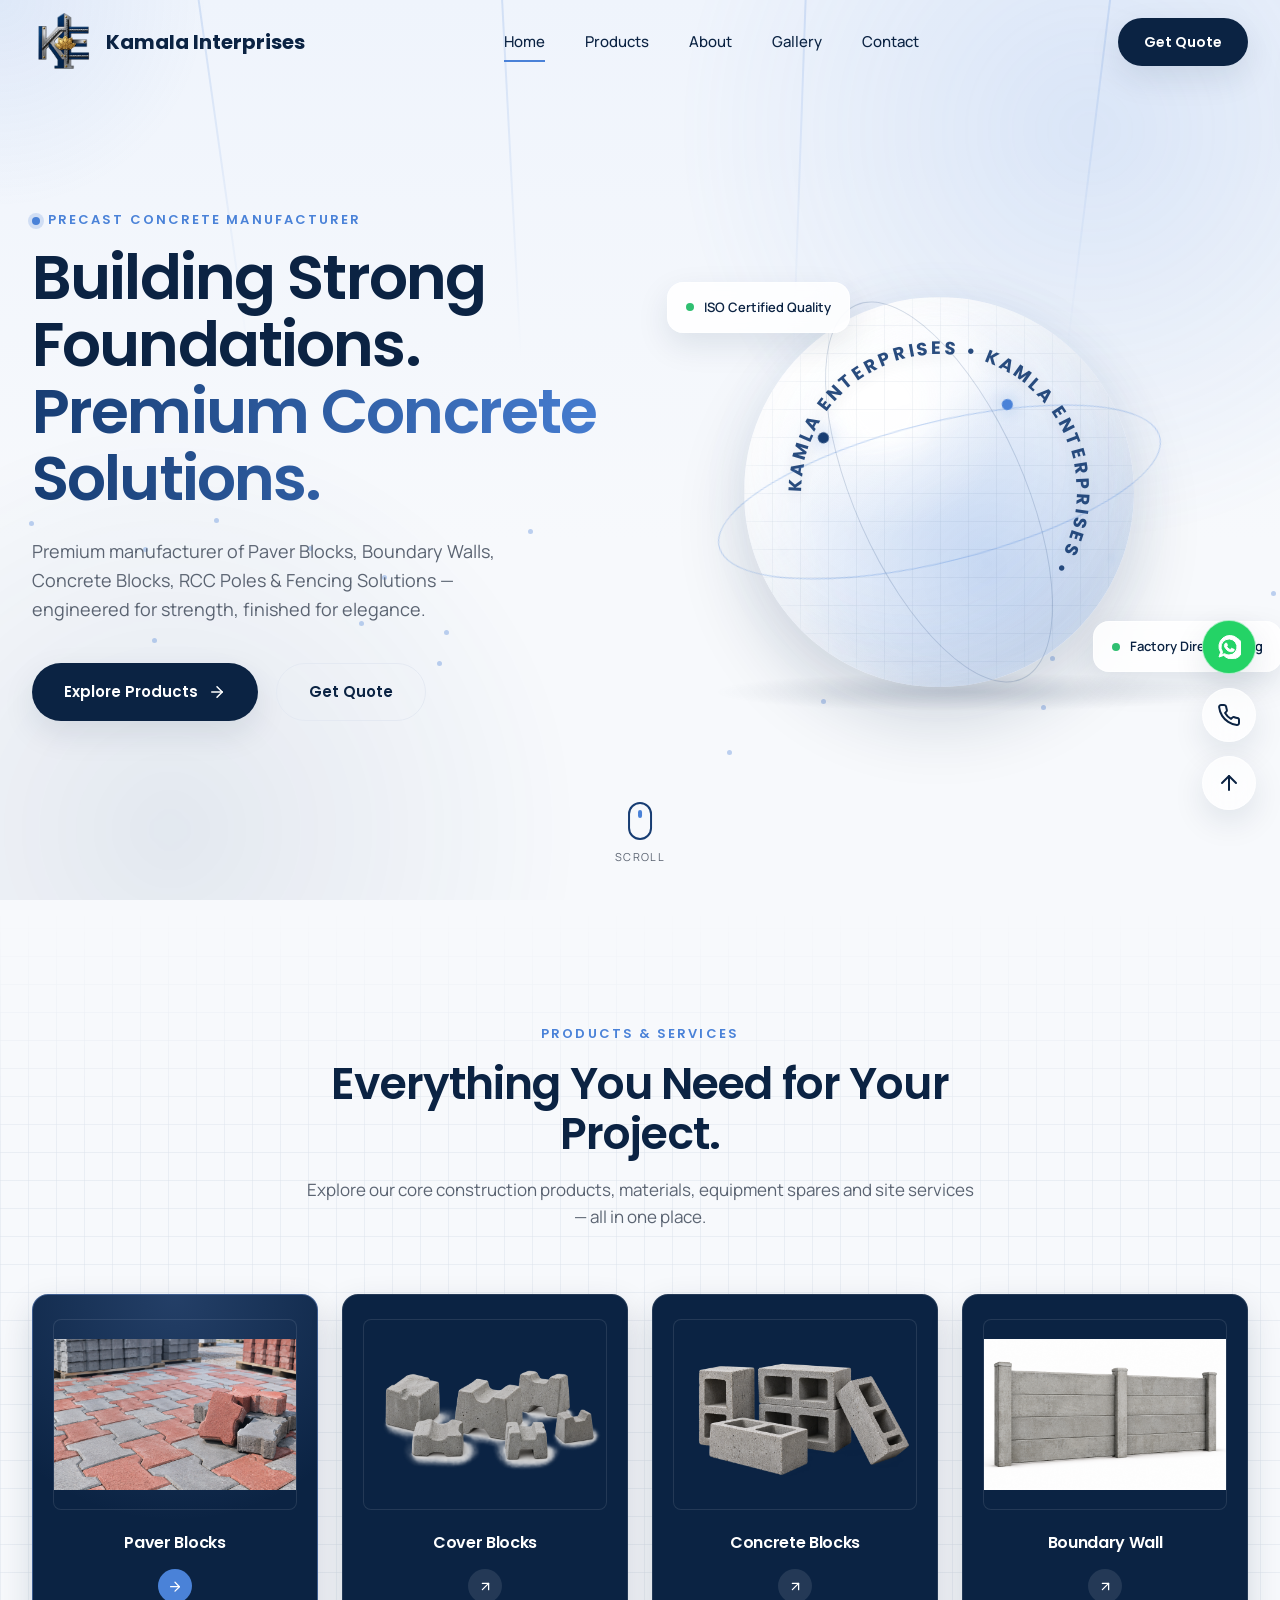
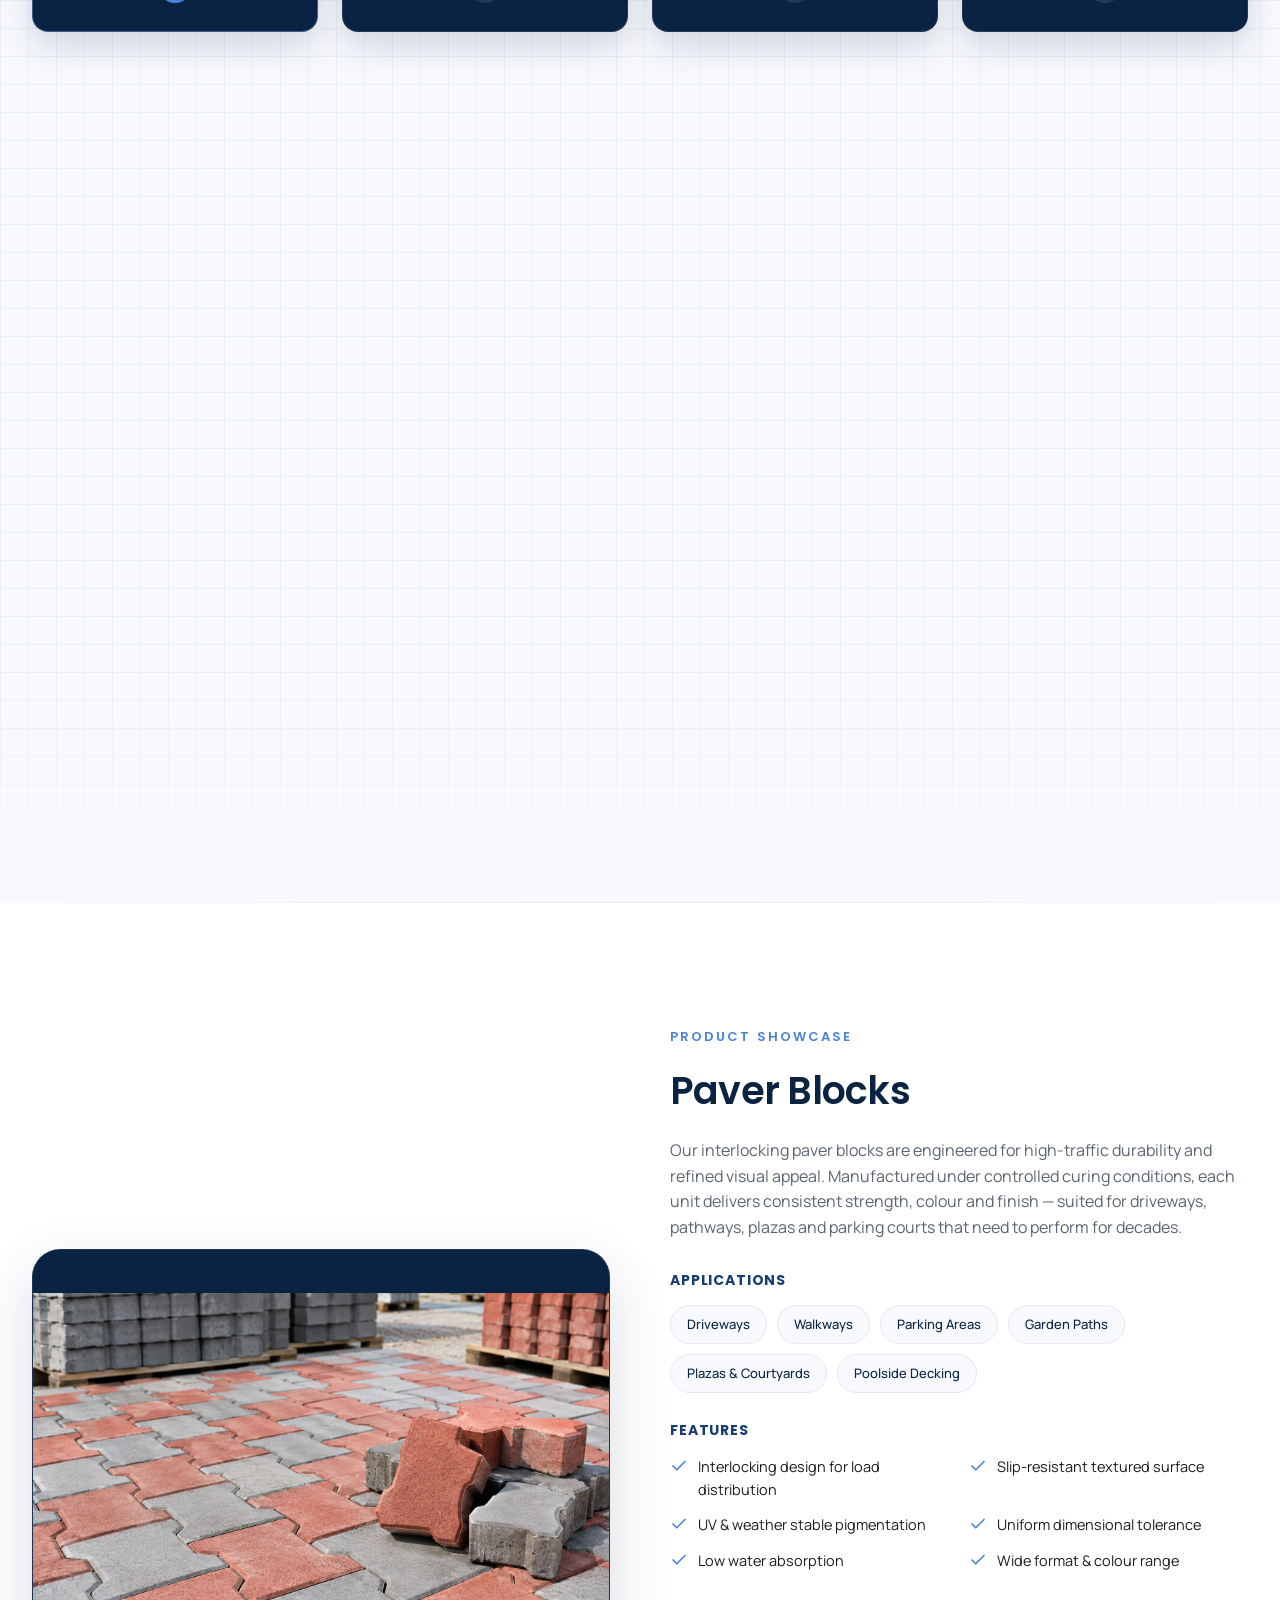
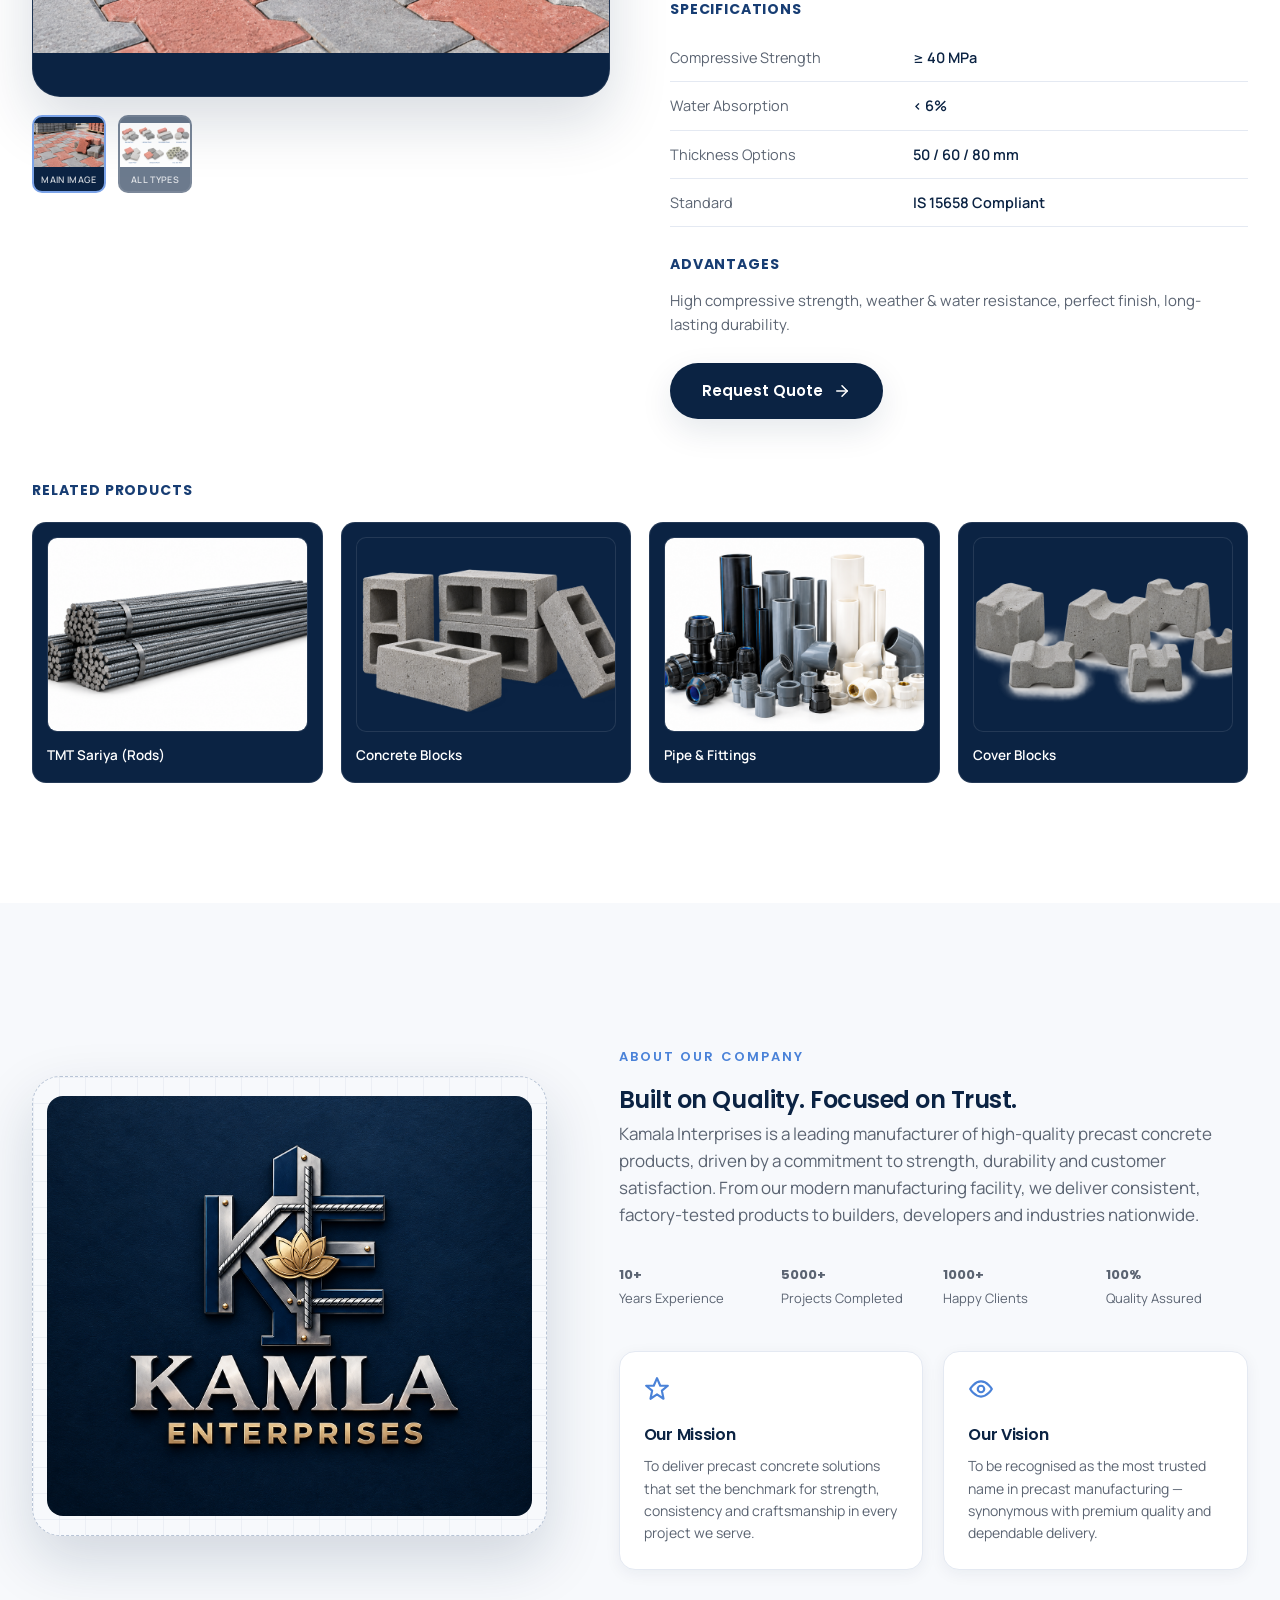
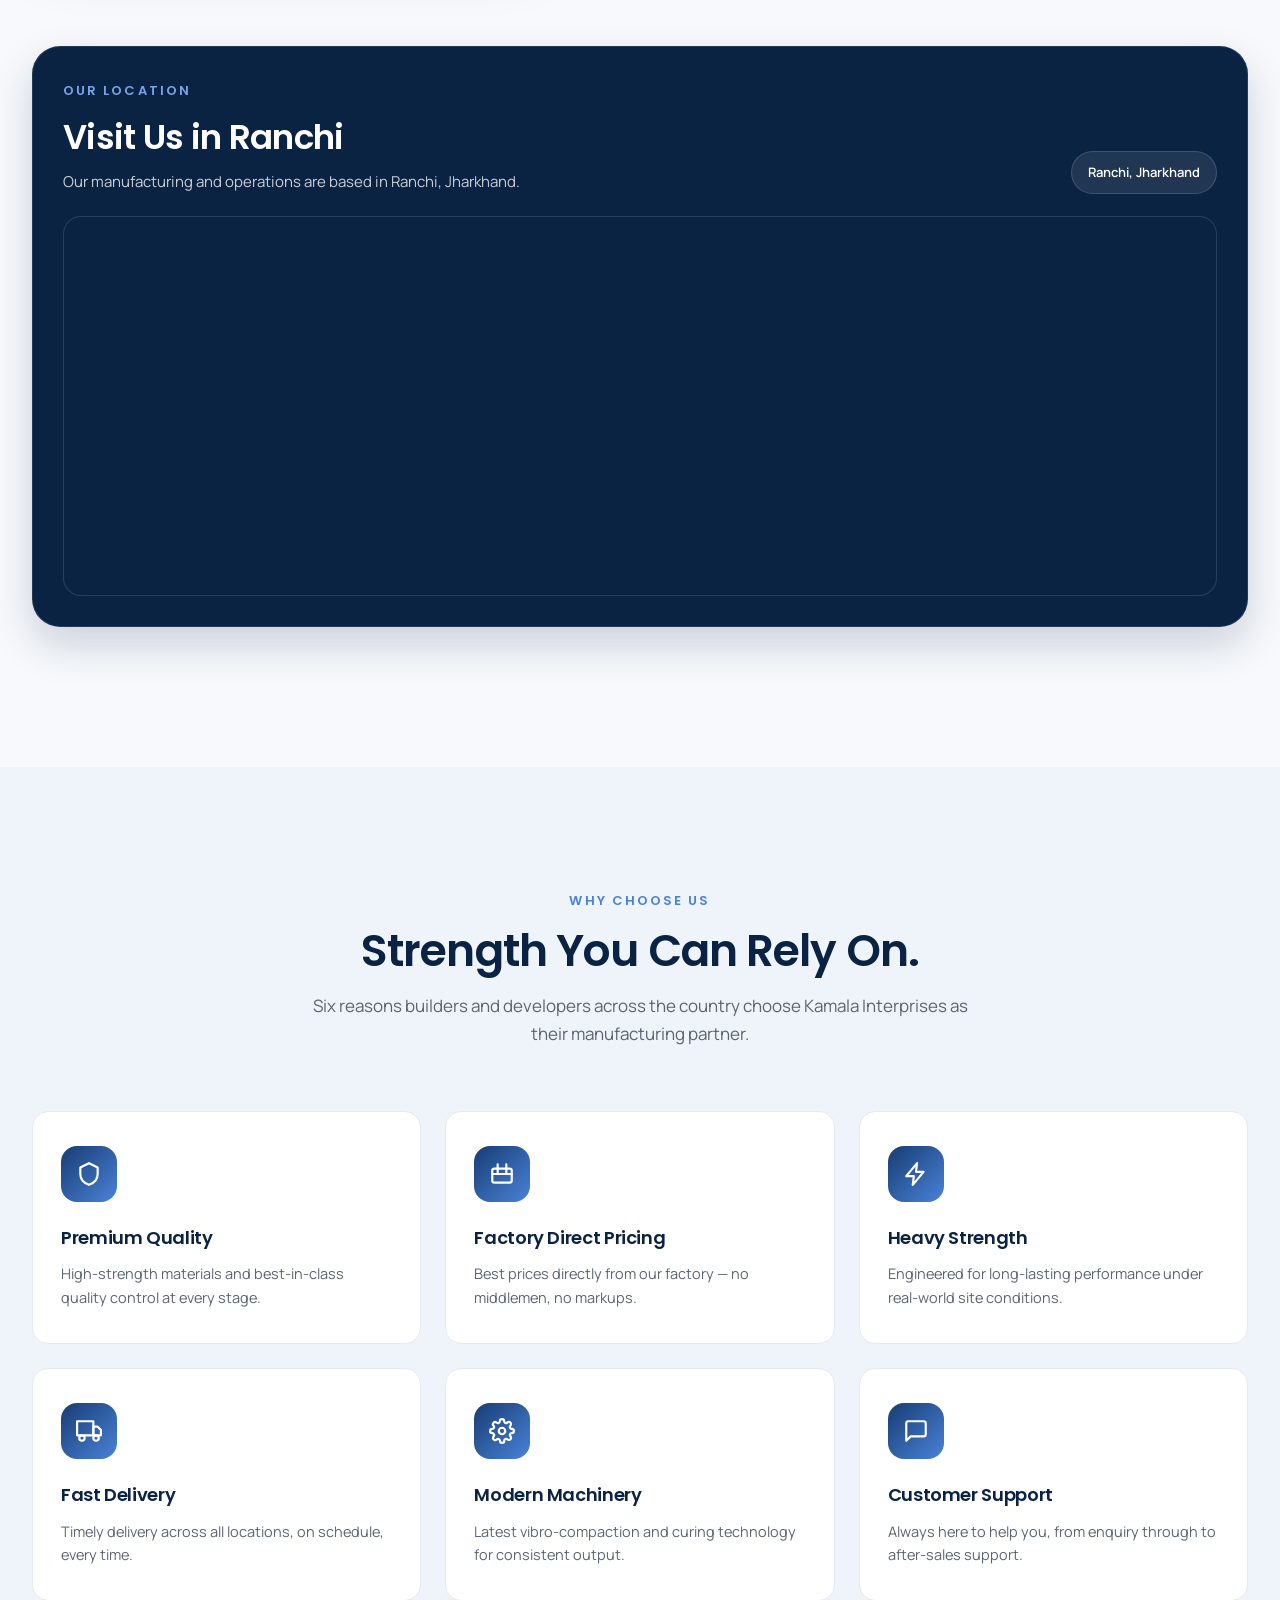
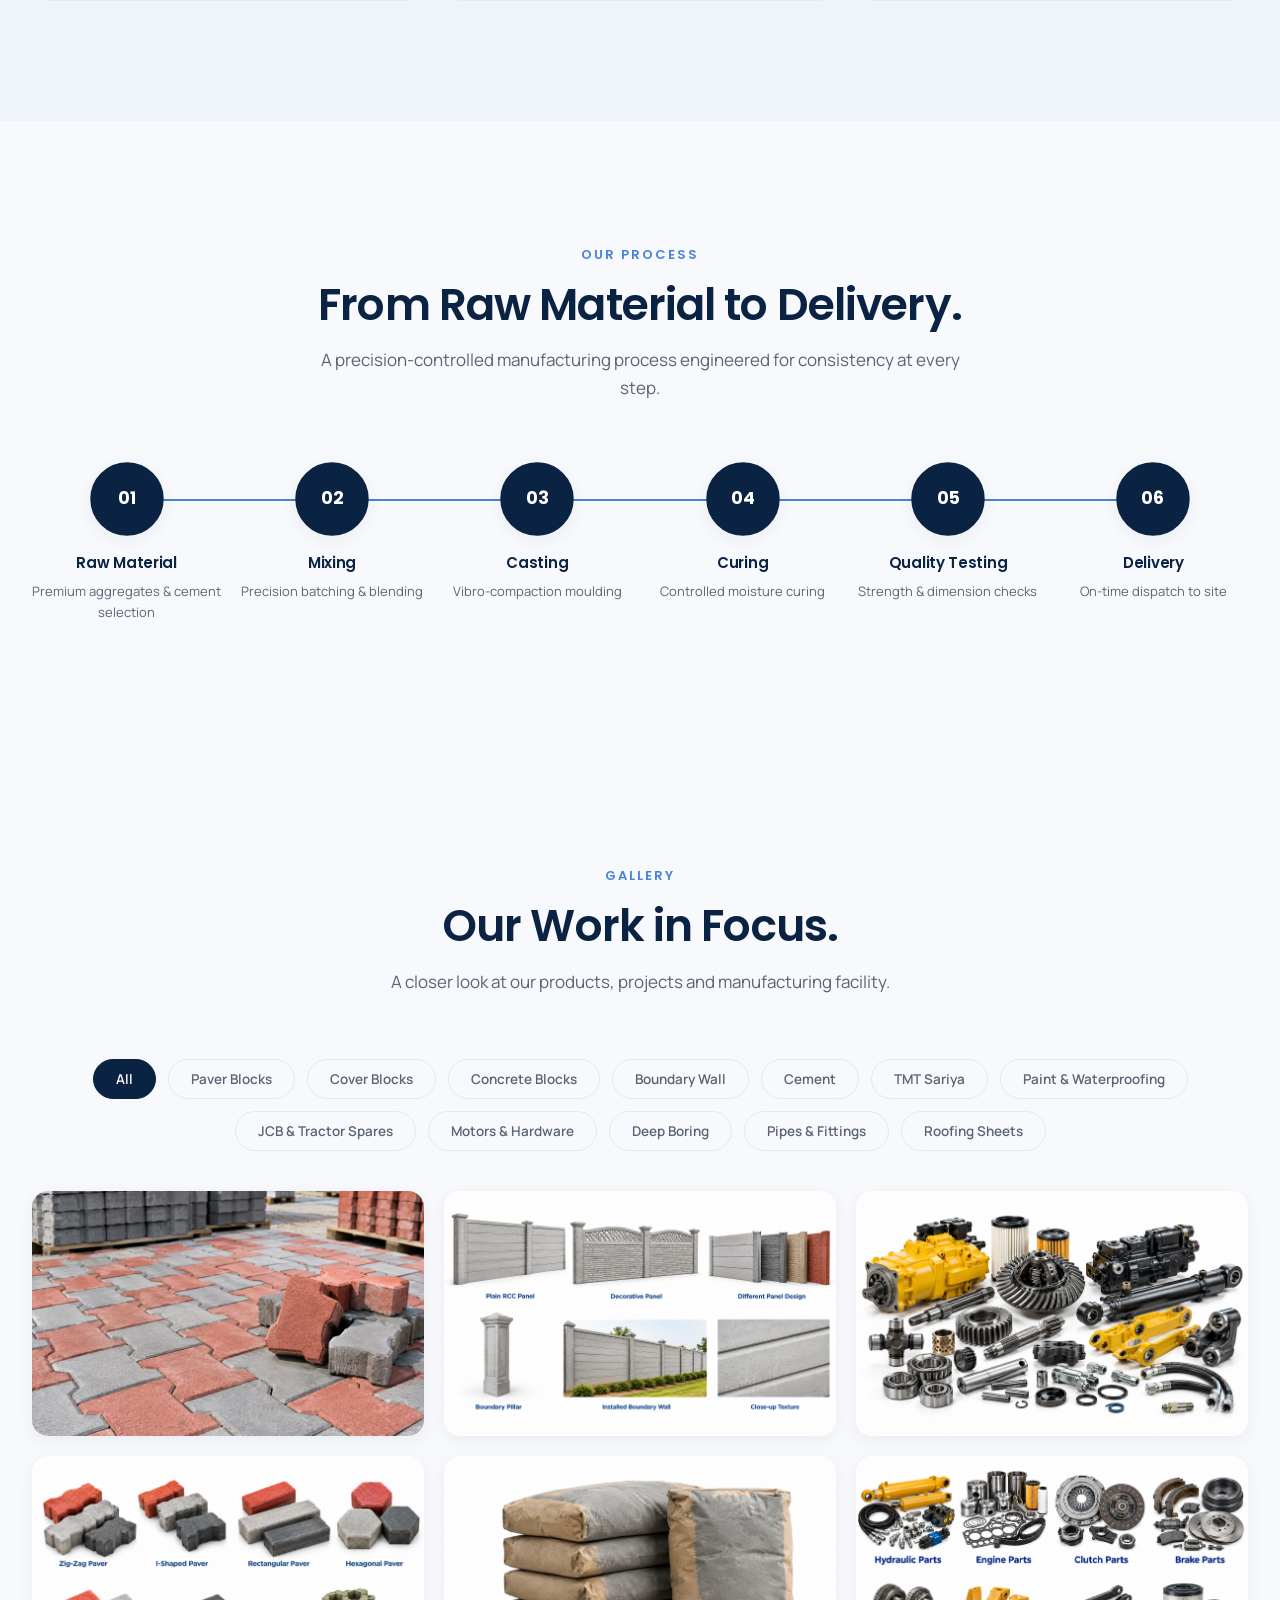
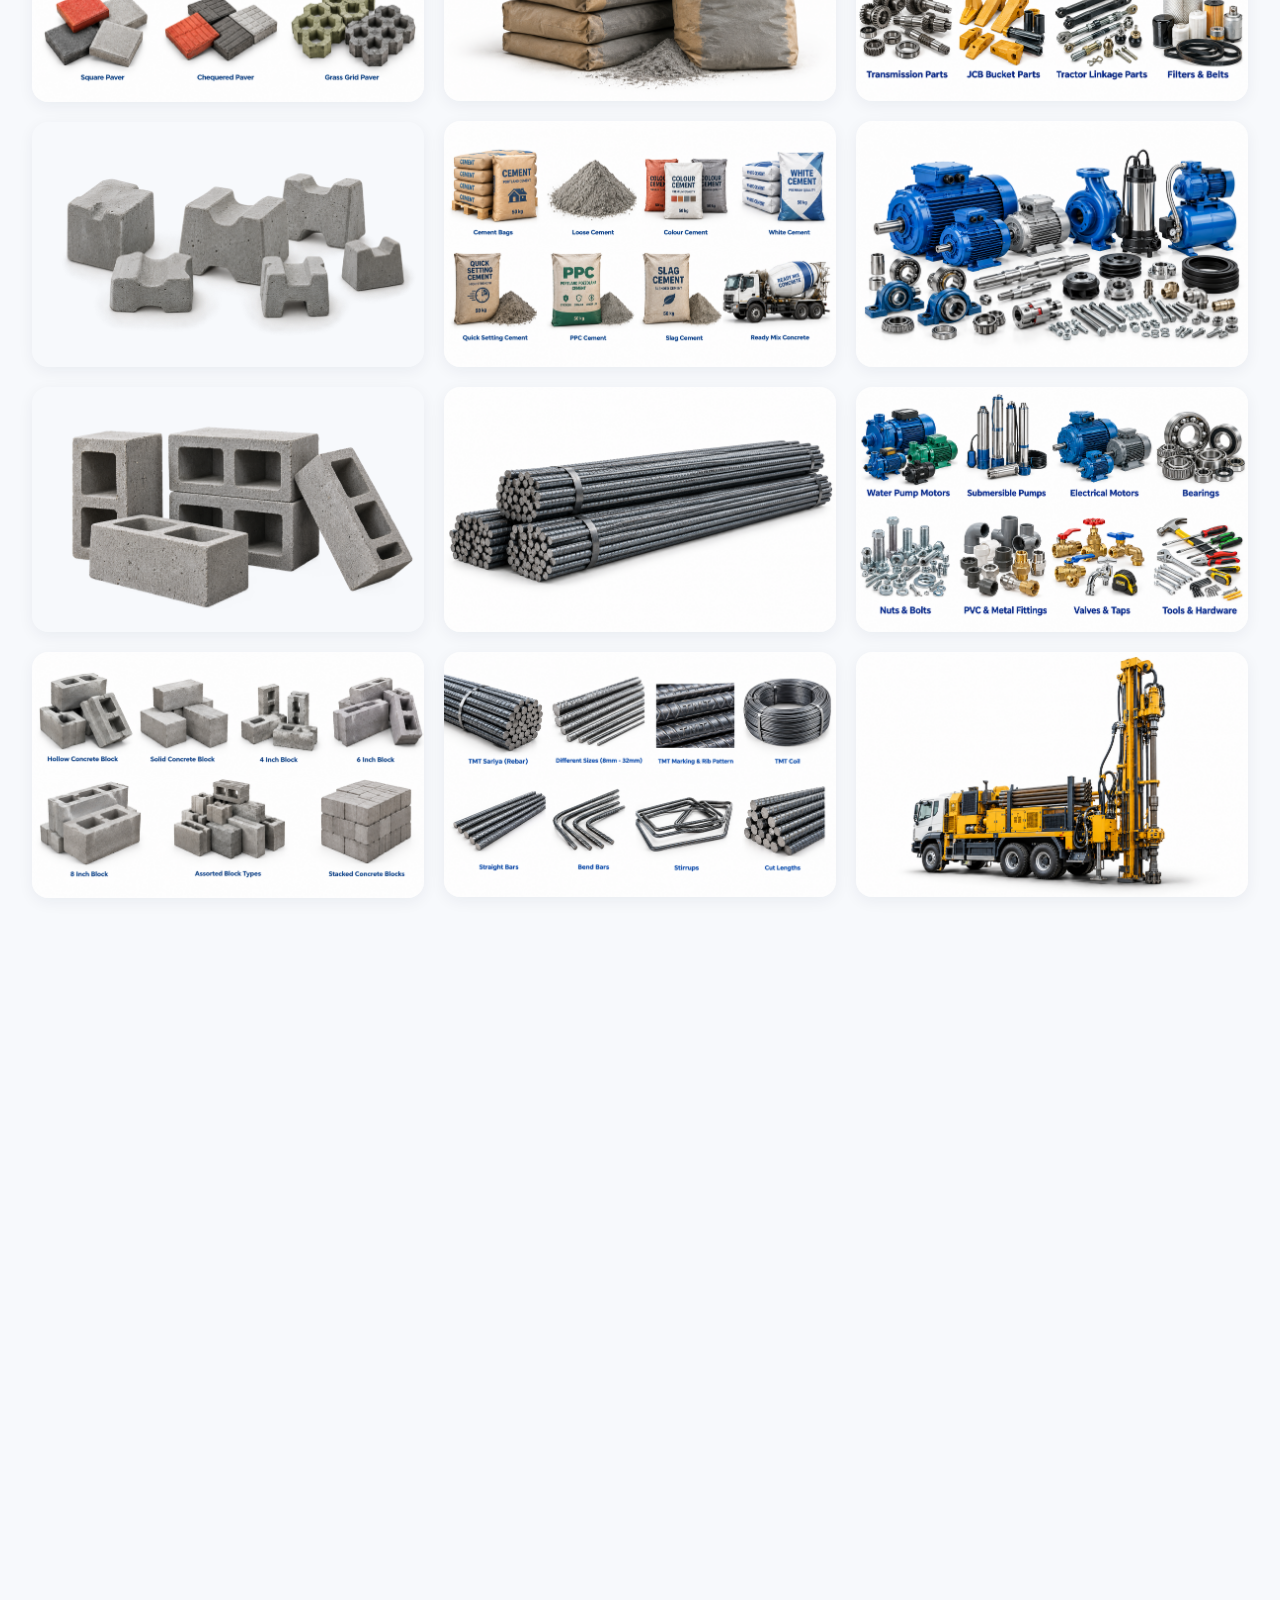
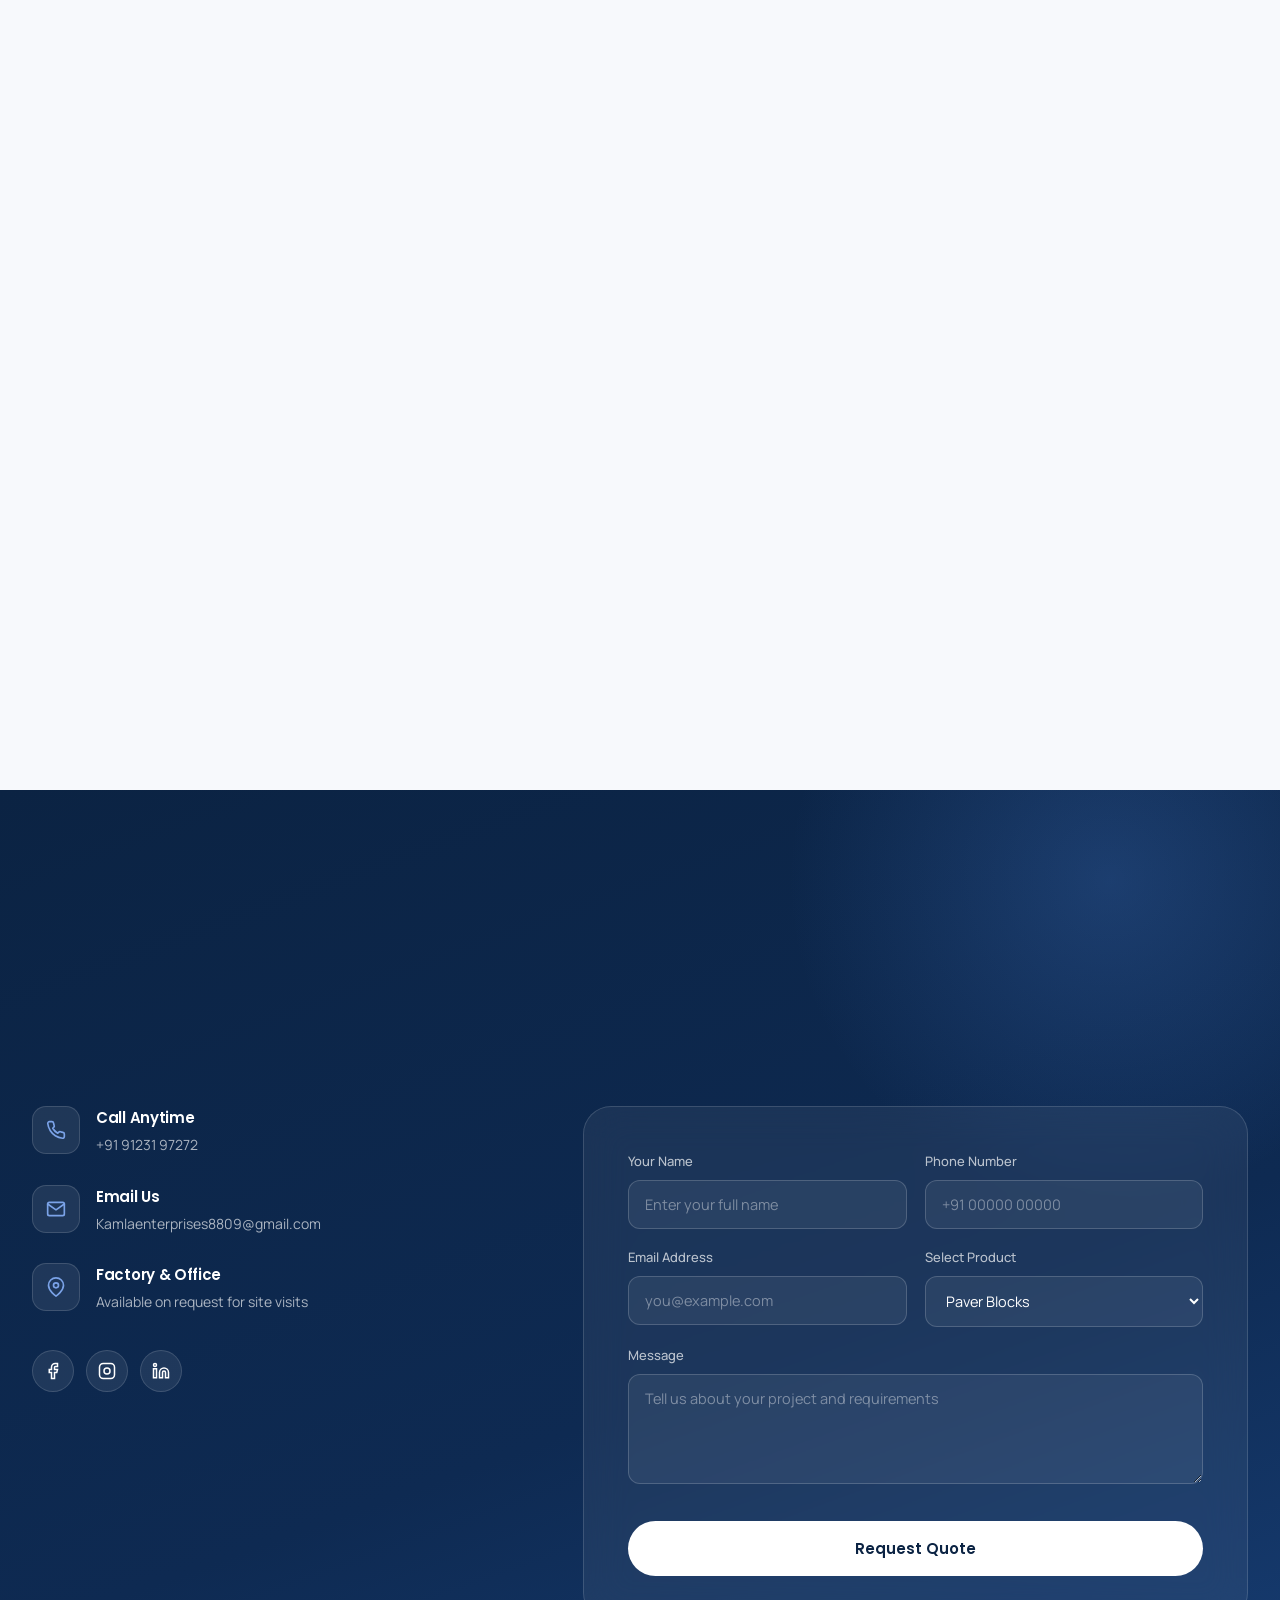
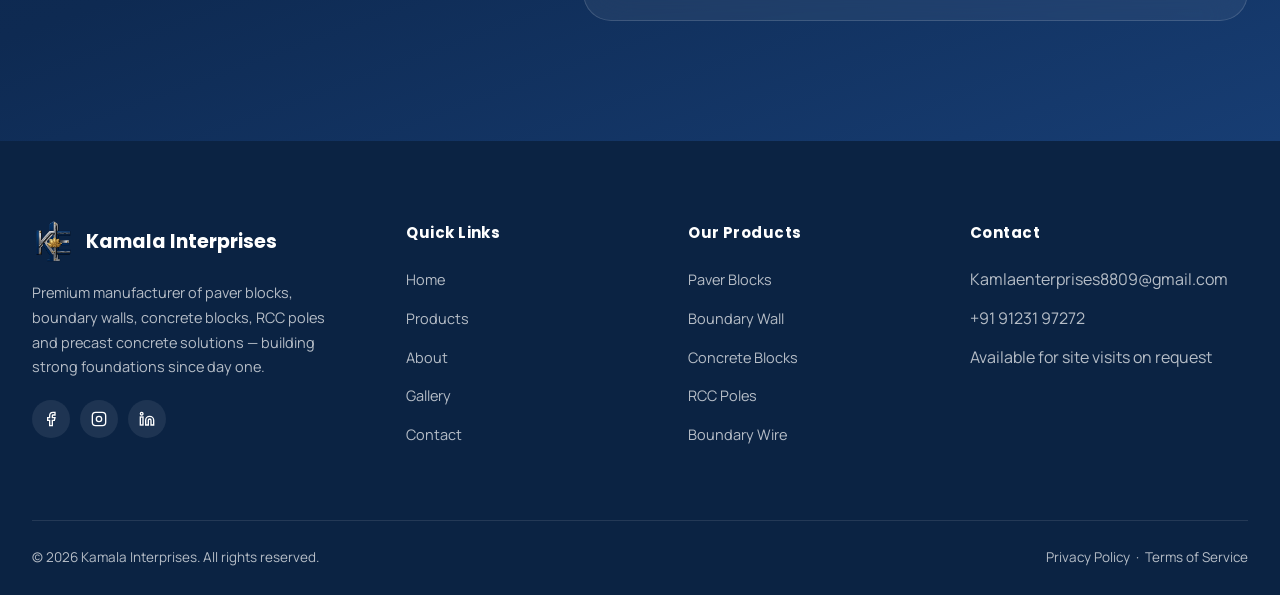
==== index.html @ b810a5ce "file place changed" ====
<!DOCTYPE html>
<html lang="en">
<head>
<meta charset="UTF-8">
<meta name="viewport" content="width=device-width, initial-scale=1.0">
<title>Kamala Interprises | Premium Concrete Products & Manufacturing</title>
<meta name="description" content="Kamala Interprises is a premium manufacturer of Paver Blocks, Boundary Walls, Concrete Blocks, RCC Poles, Boundary Wire, Drain Covers and precast concrete solutions engineered for strength and built to last.">
<meta name="keywords" content="Kamala Interprises, paver blocks, boundary wall, concrete blocks, RCC poles, boundary wire, drain covers, precast concrete manufacturer">
<meta name="author" content="Kamala Interprises">
<meta name="robots" content="index, follow">

<!-- Open Graph -->
<meta property="og:title" content="Kamala Interprises | Building Strong Foundations">
<meta property="og:description" content="Premium manufacturer of paver blocks, boundary walls, concrete blocks, RCC poles and precast concrete solutions.">
<meta property="og:type" content="website">
<meta property="og:image" content="images/kamala-icon.png">
<meta property="og:url" content="https://www.kamalainterprises.com/">

<!-- Twitter -->
<meta name="twitter:card" content="summary_large_image">
<meta name="twitter:title" content="Kamala Interprises | Building Strong Foundations">
<meta name="twitter:description" content="Premium manufacturer of paver blocks, boundary walls, concrete blocks, RCC poles and precast concrete solutions.">
<meta name="twitter:image" content="images/kamala-icon.png">

<link rel="icon" type="image/png" href="images/kamala-icon.png">
<link rel="apple-touch-icon" href="images/kamala-icon.png">
<link rel="canonical" href="https://www.kamalainterprises.com/">

<!-- Fonts -->
<link rel="preconnect" href="https://fonts.googleapis.com">
<link rel="preconnect" href="https://fonts.gstatic.com" crossorigin>
<link href="https://fonts.googleapis.com/css2?family=Manrope:wght@400;500;600;700;800&amp;family=Poppins:wght@400;500;600;700;800&amp;display=swap" rel="stylesheet">

<!-- Styles -->
<link rel="stylesheet" href="css/style.css">
<link rel="stylesheet" href="css/animations.css">
<link rel="stylesheet" href="css/responsive.css">

<!-- Schema.org -->
<script type="application/ld+json">
{
  "@context": "https://schema.org",
  "@type": "Organization",
  "name": "Kamala Interprises",
  "url": "https://www.kamalainterprises.com/",
  "logo": "images/kamala-icon.png",
  "description": "Premium manufacturer of paver blocks, boundary walls, concrete blocks, RCC poles, boundary wire, drain covers and precast slabs.",
  "telephone": "+91-9123197272",
  "email": "Kamlaenterprises8809@gmail.com",
  "sameAs": []
}
</script>
</head>
<body>
<a href="#main-content" class="skip-link">Skip to main content</a>

<!-- Loading Screen -->
<div id="loading-screen" aria-hidden="true">
  <div class="loader-logo"><img src="images/kamala-icon.png" alt=""></div>
  <div class="loader-text">Kamala Interprises</div>
  <div class="loader-sub">Building Strong Foundations</div>
  <div class="loader-bar"><div id="loader-bar-fill" class="loader-bar-fill"></div></div>
</div>

<div id="scroll-progress"></div>
<div id="mouse-glow"></div>

<!-- Navbar -->
<header id="navbar">
  <div class="container">
    <a href="#hero" class="nav-logo">
      <img src="images/kamala-icon.png" alt="Kamala Interprises logo">
      <span>Kamala Interprises</span>
    </a>
    <nav class="nav-links" aria-label="Primary navigation">
      <a href="#hero" class="active">Home</a>
      <a href="#products">Products</a>
      <a href="#about">About</a>
      <a href="#gallery">Gallery</a>
      <a href="#contact">Contact</a>
    </nav>
    <div class="nav-actions">
      <a href="#contact" class="btn btn-primary nav-cta">Get Quote</a>
      <button class="nav-toggle" id="nav-toggle" aria-label="Toggle menu">
        <span></span><span></span><span></span>
      </button>
    </div>
  </div>
</header>

<main id="main-content">

  <!-- Hero -->
  <section id="hero">
    <div class="hero-bg" aria-hidden="true">
      <div class="hero-glow g1"></div>
      <div class="hero-glow g2"></div>
    </div>
    <div class="container hero-grid">
      <div class="hero-copy">
        <span class="eyebrow">Precast Concrete Manufacturer</span>
        <h1>
          <span class="line">Building Strong Foundations.</span>
          <span class="line accent-text">Premium Concrete Solutions.</span>
        </h1>
        <p>Premium manufacturer of Paver Blocks, Boundary Walls, Concrete Blocks, RCC Poles &amp; Fencing Solutions — engineered for strength, finished for elegance.</p>
        <div class="hero-btns">
          <a href="#products" class="btn btn-primary">Explore Products
            <svg viewBox="0 0 24 24" fill="none" stroke="currentColor" stroke-width="2" stroke-linecap="round" stroke-linejoin="round"><line x1="5" y1="12" x2="19" y2="12"></line><polyline points="12 5 19 12 12 19"></polyline></svg>
          </a>
          <a href="#contact" class="btn btn-outline">Get Quote</a>
        </div>

      </div>
      <div class="hero-visual">
        <div class="hero-visual-inner">
          <div class="hero-platform" aria-hidden="true"></div>
          <div class="hero-orb" aria-label="Kamla Enterprises animated brand orb">
            <div class="hero-orb-glow" aria-hidden="true"></div>
            <div class="hero-orb-sphere" aria-hidden="true">
              <div class="hero-orb-highlight"></div>
              <div class="hero-orb-grid"></div>
              <svg class="hero-orb-text-ring" viewBox="0 0 520 520" aria-hidden="true">
                <defs>
                  <path id="heroOrbPath" d="M 260,260 m -184,0 a 184,184 0 1,1 368,0 a 184,184 0 1,1 -368,0" />
                </defs>
                <g class="hero-orb-ring-group">
                  <text><textPath href="#heroOrbPath" startOffset="0%">KAMLA ENTERPRISES  •  KAMLA ENTERPRISES  •  </textPath></text>
                </g>
              </svg>
              <div class="hero-orb-center-text">
                <span>Kamla Enterprises</span>
              </div>
            </div>
            <div class="hero-orb-orbit orbit-a" aria-hidden="true"></div>
            <div class="hero-orb-orbit orbit-b" aria-hidden="true"></div>
          </div>
          <div class="hero-badge b1"><span class="dot"></span> ISO Certified Quality</div>
          <div class="hero-badge b2"><span class="dot"></span> Factory Direct Pricing</div>
        </div>
      </div>
    </div>
    <div class="scroll-cue"><div class="mouse"></div>Scroll</div>
  </section>

  <!-- Products Grid -->
  <section id="products" class="section">
    <div class="container">
      <div class="section-head reveal">
        <span class="eyebrow">Products &amp; Services</span>
        <h2>Everything You Need for Your Project.</h2>
        <p>Explore our core construction products, materials, equipment spares and site services — all in one place.</p>
      </div>
      <div class="product-grid" id="product-grid"><!-- injected by products.js --></div>
    </div>
  </section>

  <div class="container"><div class="divider"></div></div>

  <!-- Dynamic Product Showcase -->
  <section id="product-showcase" class="section section-alt">
    <div class="container">
      <div class="showcase-wrap">
        <div class="showcase-media reveal">
          <div class="main-image">
            <img id="showcase-main-img" src="" alt="">
          </div>
          <div class="showcase-thumbs" id="showcase-thumbs"></div>
        </div>
        <div class="showcase-copy reveal">
          <span class="eyebrow" id="showcase-eyebrow">Product Showcase</span>
          <h3 id="showcase-title"></h3>
          <p class="desc" id="showcase-desc"></p>

          <div class="showcase-block">
            <h5>Applications</h5>
            <div class="tag-list" id="showcase-applications"></div>
          </div>

          <div class="showcase-block">
            <h5>Features</h5>
            <ul class="feature-list" id="showcase-features"></ul>
          </div>

          <div class="showcase-block">
            <h5>Specifications</h5>
            <table class="spec-table"><tbody id="showcase-specs"></tbody></table>
          </div>

          <div class="showcase-block">
            <h5>Advantages</h5>
            <p id="showcase-benefits" style="color:var(--text-muted); font-size:15px;"></p>
          </div>

          <div class="showcase-actions">
            <a href="#contact" class="btn btn-primary">Request Quote
              <svg viewBox="0 0 24 24" fill="none" stroke="currentColor" stroke-width="2" stroke-linecap="round" stroke-linejoin="round"><line x1="5" y1="12" x2="19" y2="12"></line><polyline points="12 5 19 12 12 19"></polyline></svg>
            </a>
          </div>
        </div>
      </div>

      <div class="related-products">
        <h5>Related Products</h5>
        <div class="related-grid" id="related-grid"></div>
      </div>
    </div>
  </section>

  <!-- About -->
  <section id="about" class="section">
    <div class="container about-grid">
      <div class="about-media about-logo-placeholder reveal-scale" aria-label="Kamala Interprises company logo">
        <div class="logo-placeholder-inner company-logo-frame">
          <img src="images/kamala-enterprises.png" alt="Kamala Interprises — KAMALA ENTERPRISES logo" class="about-company-logo">
        </div>
      </div>
      <div class="about-copy reveal">
        <span class="eyebrow">About Our Company</span>
        <h2>Built on Quality. Focused on Trust.</h2>
        <p class="lead">Kamala Interprises is a leading manufacturer of high-quality precast concrete products, driven by a commitment to strength, durability and customer satisfaction. From our modern manufacturing facility, we deliver consistent, factory-tested products to builders, developers and industries nationwide.</p>

        <div class="counters">
          <div class="counter-item"><strong><span data-count="10" data-suffix="+">0+</span></strong><span>Years Experience</span></div>
          <div class="counter-item"><strong><span data-count="5000" data-suffix="+">0+</span></strong><span>Projects Completed</span></div>
          <div class="counter-item"><strong><span data-count="1000" data-suffix="+">0+</span></strong><span>Happy Clients</span></div>
          <div class="counter-item"><strong><span data-count="100" data-suffix="%">0%</span></strong><span>Quality Assured</span></div>
        </div>

        <div class="mission-vision">
          <div class="mv-card">
            <svg viewBox="0 0 24 24" fill="none" stroke="currentColor" stroke-width="2" stroke-linecap="round" stroke-linejoin="round"><path d="M12 2l3 7h7l-5.5 4.5L18 21l-6-4-6 4 1.5-7.5L2 9h7z"></path></svg>
            <h4>Our Mission</h4>
            <p>To deliver precast concrete solutions that set the benchmark for strength, consistency and craftsmanship in every project we serve.</p>
          </div>
          <div class="mv-card">
            <svg viewBox="0 0 24 24" fill="none" stroke="currentColor" stroke-width="2" stroke-linecap="round" stroke-linejoin="round"><circle cx="12" cy="12" r="3"></circle><path d="M2 12s4-7 10-7 10 7 10 7-4 7-10 7-10-7-10-7z"></path></svg>
            <h4>Our Vision</h4>
            <p>To be recognised as the most trusted name in precast manufacturing — synonymous with premium quality and dependable delivery.</p>
          </div>
        </div>
      </div>

      <div class="about-location reveal-scale">
        <div class="about-location-head">
          <div>
            <span class="eyebrow">Our Location</span>
            <h3>Visit Us in Ranchi</h3>
            <p>Our manufacturing and operations are based in Ranchi, Jharkhand.</p>
          </div>
          <span class="location-badge">Ranchi, Jharkhand</span>
        </div>
        <!-- Change the map query below later to your exact company location. -->
        <div class="map-frame">
          <iframe
            src="https://www.google.com/maps?q=Ranchi%2C%20Jharkhand&output=embed"
            title="Kamala Interprises location in Ranchi, Jharkhand"
            loading="lazy"
            referrerpolicy="no-referrer-when-downgrade"
            allowfullscreen></iframe>
        </div>
      </div>
    </div>
  </section>

  <!-- Why Choose Us -->
  <section class="section section-alt">
    <div class="container">
      <div class="section-head reveal">
        <span class="eyebrow">Why Choose Us</span>
        <h2>Strength You Can Rely On.</h2>
        <p>Six reasons builders and developers across the country choose Kamala Interprises as their manufacturing partner.</p>
      </div>
      <div class="feature-grid stagger">
        <div class="feature-card reveal"><div class="feature-icon"><svg viewBox="0 0 24 24" fill="none" stroke="currentColor" stroke-width="2" stroke-linecap="round" stroke-linejoin="round"><path d="M12 2l8 4v6c0 5-3.5 8.5-8 10-4.5-1.5-8-5-8-10V6z"></path></svg></div><h4>Premium Quality</h4><p>High-strength materials and best-in-class quality control at every stage.</p></div>
        <div class="feature-card reveal"><div class="feature-icon"><svg viewBox="0 0 24 24" fill="none" stroke="currentColor" stroke-width="2" stroke-linecap="round" stroke-linejoin="round"><rect x="3" y="7" width="18" height="13" rx="2"></rect><path d="M16 3v8M8 3v8M3 12h18"></path></svg></div><h4>Factory Direct Pricing</h4><p>Best prices directly from our factory — no middlemen, no markups.</p></div>
        <div class="feature-card reveal"><div class="feature-icon"><svg viewBox="0 0 24 24" fill="none" stroke="currentColor" stroke-width="2" stroke-linecap="round" stroke-linejoin="round"><path d="M13 2L3 14h7l-1 8 10-12h-7z"></path></svg></div><h4>Heavy Strength</h4><p>Engineered for long-lasting performance under real-world site conditions.</p></div>
        <div class="feature-card reveal"><div class="feature-icon"><svg viewBox="0 0 24 24" fill="none" stroke="currentColor" stroke-width="2" stroke-linecap="round" stroke-linejoin="round"><rect x="1" y="3" width="15" height="13"></rect><path d="M16 8h4l3 3v5h-7z"></path><circle cx="5.5" cy="18.5" r="2.5"></circle><circle cx="18.5" cy="18.5" r="2.5"></circle></svg></div><h4>Fast Delivery</h4><p>Timely delivery across all locations, on schedule, every time.</p></div>
        <div class="feature-card reveal"><div class="feature-icon"><svg viewBox="0 0 24 24" fill="none" stroke="currentColor" stroke-width="2" stroke-linecap="round" stroke-linejoin="round"><circle cx="12" cy="12" r="3"></circle><path d="M19.4 15a1.65 1.65 0 00.33 1.82l.06.06a2 2 0 11-2.83 2.83l-.06-.06a1.65 1.65 0 00-1.82-.33 1.65 1.65 0 00-1 1.51V21a2 2 0 01-4 0v-.09A1.65 1.65 0 009 19.4a1.65 1.65 0 00-1.82.33l-.06.06a2 2 0 11-2.83-2.83l.06-.06A1.65 1.65 0 004.6 15a1.65 1.65 0 00-1.51-1H3a2 2 0 010-4h.09A1.65 1.65 0 004.6 9a1.65 1.65 0 00-.33-1.82l-.06-.06a2 2 0 112.83-2.83l.06.06A1.65 1.65 0 009 4.6a1.65 1.65 0 001-1.51V3a2 2 0 014 0v.09A1.65 1.65 0 0015 4.6a1.65 1.65 0 001.82-.33l.06-.06a2 2 0 112.83 2.83l-.06.06A1.65 1.65 0 0019.4 9a1.65 1.65 0 001.51 1H21a2 2 0 010 4h-.09a1.65 1.65 0 00-1.51 1z"></path></svg></div><h4>Modern Machinery</h4><p>Latest vibro-compaction and curing technology for consistent output.</p></div>
        <div class="feature-card reveal"><div class="feature-icon"><svg viewBox="0 0 24 24" fill="none" stroke="currentColor" stroke-width="2" stroke-linecap="round" stroke-linejoin="round"><path d="M21 15a2 2 0 01-2 2H7l-4 4V5a2 2 0 012-2h14a2 2 0 012 2z"></path></svg></div><h4>Customer Support</h4><p>Always here to help you, from enquiry through to after-sales support.</p></div>
      </div>
    </div>
  </section>

  <!-- Manufacturing Process Timeline -->
  <section id="process" class="section">
    <div class="container">
      <div class="section-head reveal">
        <span class="eyebrow">Our Process</span>
        <h2>From Raw Material to Delivery.</h2>
        <p>A precision-controlled manufacturing process engineered for consistency at every step.</p>
      </div>
      <div class="timeline">
        <div class="timeline-fill"></div>
        <div class="timeline-step"><div class="timeline-num">01</div><h4>Raw Material</h4><p>Premium aggregates &amp; cement selection</p></div>
        <div class="timeline-step"><div class="timeline-num">02</div><h4>Mixing</h4><p>Precision batching &amp; blending</p></div>
        <div class="timeline-step"><div class="timeline-num">03</div><h4>Casting</h4><p>Vibro-compaction moulding</p></div>
        <div class="timeline-step"><div class="timeline-num">04</div><h4>Curing</h4><p>Controlled moisture curing</p></div>
        <div class="timeline-step"><div class="timeline-num">05</div><h4>Quality Testing</h4><p>Strength &amp; dimension checks</p></div>
        <div class="timeline-step"><div class="timeline-num">06</div><h4>Delivery</h4><p>On-time dispatch to site</p></div>
      </div>
    </div>
  </section>

  <!-- Gallery -->
  <section id="gallery" class="section">
    <div class="container">
      <div class="section-head reveal">
        <span class="eyebrow">Gallery</span>
        <h2>Our Work in Focus.</h2>
        <p>A closer look at our products, projects and manufacturing facility.</p>
      </div>
      <div class="gallery-filters reveal">
        <button data-filter="all" class="active">All</button>
        <button data-filter="paver-blocks">Paver Blocks</button>
        <button data-filter="cover-blocks">Cover Blocks</button>
        <button data-filter="concrete-blocks">Concrete Blocks</button>
        <button data-filter="boundary-wall">Boundary Wall</button>
        <button data-filter="cement">Cement</button>
        <button data-filter="tmt-steel">TMT Sariya</button>
        <button data-filter="paint-waterproofing">Paint &amp; Waterproofing</button>
        <button data-filter="jcb-tractor-spares">JCB &amp; Tractor Spares</button>
        <button data-filter="motors-hardware">Motors &amp; Hardware</button>
        <button data-filter="deep-boring">Deep Boring</button>
        <button data-filter="pipes-fittings">Pipes &amp; Fittings</button>
        <button data-filter="roofing-sheets">Roofing Sheets</button>
      </div>
      <div class="masonry" id="masonry-grid"></div>
    </div>
  </section>

  <!-- FAQ -->
  <section id="faq" class="section">
    <div class="container">
      <div class="section-head reveal">
        <span class="eyebrow">FAQ</span>
        <h2>Frequently Asked Questions.</h2>
      </div>
      <div class="faq-list reveal">
        <div class="faq-item active">
          <div class="faq-q"><h4>What is the minimum order quantity?</h4><div class="plus"></div></div>
          <div class="faq-a" style="max-height:200px;"><p>Minimum order quantities vary by product — our team will confirm exact quantities and lead times based on your project scope when you request a quote.</p></div>
        </div>
        <div class="faq-item">
          <div class="faq-q"><h4>Do you deliver outside your local region?</h4><div class="plus"></div></div>
          <div class="faq-a"><p>Yes, we coordinate logistics for bulk orders across regions. Delivery timelines depend on order size and destination.</p></div>
        </div>
        <div class="faq-item">
          <div class="faq-q"><h4>Are your products tested for quality?</h4><div class="plus"></div></div>
          <div class="faq-a"><p>Every batch undergoes compressive strength, dimensional accuracy and water absorption testing before dispatch, in line with relevant IS standards.</p></div>
        </div>
        <div class="faq-item">
          <div class="faq-q"><h4>Can I get custom sizes or specifications?</h4><div class="plus"></div></div>
          <div class="faq-a"><p>Yes, we offer custom sizing on several product lines including boundary pillars and precast slabs — share your requirement via the quote form.</p></div>
        </div>
        <div class="faq-item">
          <div class="faq-q"><h4>How do I request a formal quotation?</h4><div class="plus"></div></div>
          <div class="faq-a"><p>Fill out the quote form below with your product and quantity requirements — our team responds within one business day via WhatsApp or email.</p></div>
        </div>
      </div>
    </div>
  </section>

  <!-- Contact -->
  <section id="contact" class="section">
    <div class="container">
      <div class="section-head reveal">
        <span class="eyebrow">Get In Touch</span>
        <h2>Book a Consultation.</h2>
        <p>Have a project in mind? Let's build something strong together.</p>
      </div>
      <div class="contact-grid">
        <div class="contact-info reveal">
          <div class="contact-info-item">
            <div class="ic"><svg viewBox="0 0 24 24" fill="none" stroke="currentColor" stroke-width="2" stroke-linecap="round" stroke-linejoin="round"><path d="M22 16.92v3a2 2 0 01-2.18 2 19.79 19.79 0 01-8.63-3.07 19.5 19.5 0 01-6-6 19.79 19.79 0 01-3.07-8.67A2 2 0 014.11 2h3a2 2 0 012 1.72c.127.96.361 1.903.7 2.81a2 2 0 01-.45 2.11L8.09 9.91a16 16 0 006 6l1.27-1.27a2 2 0 012.11-.45c.907.339 1.85.573 2.81.7A2 2 0 0122 16.92z"></path></svg></div>
            <div><h4>Call Anytime</h4><p>+91 91231 97272</p></div>
          </div>
          <div class="contact-info-item">
            <div class="ic"><svg viewBox="0 0 24 24" fill="none" stroke="currentColor" stroke-width="2" stroke-linecap="round" stroke-linejoin="round"><path d="M4 4h16v16H4z" opacity="0"></path><path d="M22 6l-10 7L2 6"></path><rect x="2" y="4" width="20" height="16" rx="2"></rect></svg></div>
            <div><h4>Email Us</h4><p>Kamlaenterprises8809@gmail.com</p></div>
          </div>
          <div class="contact-info-item">
            <div class="ic"><svg viewBox="0 0 24 24" fill="none" stroke="currentColor" stroke-width="2" stroke-linecap="round" stroke-linejoin="round"><path d="M21 10c0 7-9 13-9 13s-9-6-9-13a9 9 0 0118 0z"></path><circle cx="12" cy="10" r="3"></circle></svg></div>
            <div><h4>Factory &amp; Office</h4><p>Available on request for site visits</p></div>
          </div>
          <div class="contact-social">
            <a href="#" aria-label="Facebook"><svg viewBox="0 0 24 24" fill="none" stroke="currentColor" stroke-width="2"><path d="M18 2h-3a5 5 0 00-5 5v3H7v4h3v8h4v-8h3l1-4h-4V7a1 1 0 011-1h3z"></path></svg></a>
            <a href="#" aria-label="Instagram"><svg viewBox="0 0 24 24" fill="none" stroke="currentColor" stroke-width="2"><rect x="2" y="2" width="20" height="20" rx="5"></rect><circle cx="12" cy="12" r="4"></circle><line x1="17.5" y1="6.5" x2="17.5" y2="6.5"></line></svg></a>
            <a href="#" aria-label="LinkedIn"><svg viewBox="0 0 24 24" fill="none" stroke="currentColor" stroke-width="2"><path d="M16 8a6 6 0 016 6v7h-4v-7a2 2 0 00-2-2 2 2 0 00-2 2v7h-4v-7a6 6 0 016-6z"></path><rect x="2" y="9" width="4" height="12"></rect><circle cx="4" cy="4" r="2"></circle></svg></a>
          </div>
        </div>

        <form class="contact-form reveal" id="quote-form" novalidate>
          <div class="form-row">
            <div class="field">
              <label for="f-name">Your Name</label>
              <input type="text" id="f-name" name="name" placeholder="Enter your full name" required>
              <span class="err">Please enter your name.</span>
            </div>
            <div class="field">
              <label for="f-phone">Phone Number</label>
              <input type="tel" id="f-phone" name="phone" placeholder="+91 00000 00000" required>
              <span class="err">Please enter a valid phone number.</span>
            </div>
          </div>
          <div class="form-row">
            <div class="field">
              <label for="f-email">Email Address</label>
              <input type="email" id="f-email" name="email" placeholder="you@example.com" required>
              <span class="err">Please enter a valid email address.</span>
            </div>
            <div class="field">
              <label for="quote-product-select">Select Product</label>
              <select id="quote-product-select" name="product" required></select>
              <span class="err">Please select a product.</span>
            </div>
          </div>
          <div class="field" style="margin-bottom:24px;">
            <label for="f-message">Message</label>
            <textarea id="f-message" name="message" placeholder="Tell us about your project and requirements"></textarea>
            <span class="err">Please add a short message.</span>
          </div>
          <button type="submit" class="btn btn-light form-submit" id="form-submit-btn">
            <span class="btn-txt">Request Quote</span>
            <span class="spinner"></span>
          </button>
        </form>
      </div>
    </div>
  </section>

</main>

<!-- Floating Buttons -->
<div class="floating-buttons">
  <a class="fab whatsapp" href="https://wa.me/919123197272" target="_blank" rel="noopener" aria-label="Chat on WhatsApp">
    <div class="fab-pulse"></div>
    <svg viewBox="0 0 24 24"><path d="M20.5 3.5A11 11 0 003.6 17.3L2 22l4.8-1.6A11 11 0 1020.5 3.5zM12 20a8 8 0 01-4.1-1.1l-.3-.2-3 1 1-2.9-.2-.3A8 8 0 1112 20zm4.4-5.9c-.2-.1-1.4-.7-1.6-.8-.2-.1-.4-.1-.5.1l-.8 1c-.1.2-.3.2-.5.1-.7-.3-1.5-.8-2.1-1.5-.5-.6-.9-1.2-1-1.4-.1-.2 0-.4.1-.5l.4-.5c.1-.1.1-.3.1-.4 0-.1-.5-1.3-.7-1.7-.2-.4-.4-.4-.5-.4h-.4c-.2 0-.4.1-.6.3-.6.6-.9 1.3-.9 2.1.1 1 .5 2 1.3 3.1 1.5 2 3.1 2.9 5 3.1.7.1 1.3 0 1.8-.1.5-.2 1.4-.6 1.6-1.1.2-.5.2-1 .1-1.1-.1-.1-.2-.2-.4-.3z"></path></svg>
  </a>
  <a class="fab call" href="tel:+919123197272" aria-label="Call us">
    <svg viewBox="0 0 24 24" fill="none" stroke="currentColor" stroke-width="2" stroke-linecap="round" stroke-linejoin="round"><path d="M22 16.92v3a2 2 0 01-2.18 2 19.79 19.79 0 01-8.63-3.07 19.5 19.5 0 01-6-6 19.79 19.79 0 01-3.07-8.67A2 2 0 014.11 2h3a2 2 0 012 1.72c.127.96.361 1.903.7 2.81a2 2 0 01-.45 2.11L8.09 9.91a16 16 0 006 6l1.27-1.27a2 2 0 012.11-.45c.907.339 1.85.573 2.81.7A2 2 0 0122 16.92z"></path></svg>
  </a>
  <button class="fab top" id="fab-top" aria-label="Scroll to top">
    <svg viewBox="0 0 24 24" fill="none" stroke="currentColor" stroke-width="2" stroke-linecap="round" stroke-linejoin="round"><line x1="12" y1="19" x2="12" y2="5"></line><polyline points="5 12 12 5 19 12"></polyline></svg>
  </button>
</div>

<!-- Lightbox -->
<div id="lightbox">
  <button class="lb-close" id="lb-close" aria-label="Close"><svg viewBox="0 0 24 24" fill="none" stroke="currentColor" stroke-width="2" stroke-linecap="round" stroke-linejoin="round"><line x1="18" y1="6" x2="6" y2="18"></line><line x1="6" y1="6" x2="18" y2="18"></line></svg></button>
  <button class="lb-nav lb-prev" id="lb-prev" aria-label="Previous image"><svg viewBox="0 0 24 24" fill="none" stroke="currentColor" stroke-width="2" stroke-linecap="round" stroke-linejoin="round"><polyline points="15 18 9 12 15 6"></polyline></svg></button>
  <img id="lightbox-img" src="" alt="">
  <button class="lb-nav lb-next" id="lb-next" aria-label="Next image"><svg viewBox="0 0 24 24" fill="none" stroke="currentColor" stroke-width="2" stroke-linecap="round" stroke-linejoin="round"><polyline points="9 18 15 12 9 6"></polyline></svg></button>
</div>

<!-- Success popup -->
<div id="success-popup" role="status" aria-live="polite">
  <div class="ic"><svg viewBox="0 0 24 24" fill="none" stroke="currentColor" stroke-width="2" stroke-linecap="round" stroke-linejoin="round"><polyline points="20 6 9 17 4 12"></polyline></svg></div>
  <div><h5>Request Sent!</h5><p>We'll get back to you shortly on WhatsApp or email.</p></div>
</div>

<!-- Footer -->
<footer>
  <div class="container">
    <div class="footer-grid">
      <div class="footer-col">
        <div class="footer-brand">
          <img src="images/kamala-icon.png" alt="Kamala Interprises logo">
          <span>Kamala Interprises</span>
        </div>
        <p>Premium manufacturer of paver blocks, boundary walls, concrete blocks, RCC poles and precast concrete solutions — building strong foundations since day one.</p>
        <div class="footer-social">
          <a href="#" aria-label="Facebook"><svg viewBox="0 0 24 24" fill="none" stroke="currentColor" stroke-width="2"><path d="M18 2h-3a5 5 0 00-5 5v3H7v4h3v8h4v-8h3l1-4h-4V7a1 1 0 011-1h3z"></path></svg></a>
          <a href="#" aria-label="Instagram"><svg viewBox="0 0 24 24" fill="none" stroke="currentColor" stroke-width="2"><rect x="2" y="2" width="20" height="20" rx="5"></rect><circle cx="12" cy="12" r="4"></circle></svg></a>
          <a href="#" aria-label="LinkedIn"><svg viewBox="0 0 24 24" fill="none" stroke="currentColor" stroke-width="2"><path d="M16 8a6 6 0 016 6v7h-4v-7a2 2 0 00-2-2 2 2 0 00-2 2v7h-4v-7a6 6 0 016-6z"></path><rect x="2" y="9" width="4" height="12"></rect><circle cx="4" cy="4" r="2"></circle></svg></a>
        </div>
      </div>
      <div class="footer-col">
        <h5>Quick Links</h5>
        <ul>
          <li><a href="#hero">Home</a></li>
          <li><a href="#products">Products</a></li>
          <li><a href="#about">About</a></li>
          <li><a href="#gallery">Gallery</a></li>
          <li><a href="#contact">Contact</a></li>
        </ul>
      </div>
      <div class="footer-col">
        <h5>Our Products</h5>
        <ul>
          <li><a href="#" data-product-link="paver-blocks">Paver Blocks</a></li>
          <li><a href="#" data-product-link="boundary-wall">Boundary Wall</a></li>
          <li><a href="#" data-product-link="concrete-blocks">Concrete Blocks</a></li>
          <li><a href="#" data-product-link="rcc-poles">RCC Poles</a></li>
          <li><a href="#" data-product-link="boundary-wire">Boundary Wire</a></li>
        </ul>
      </div>
      <div class="footer-col">
        <h5>Contact</h5>
        <ul>
          <li>Kamlaenterprises8809@gmail.com</li>
          <li>+91 91231 97272</li>
          <li>Available for site visits on request</li>
        </ul>
      </div>
    </div>
    <div class="footer-bottom">
      <span>&copy; <span id="current-year"></span> Kamala Interprises. All rights reserved.</span>
      <span><a href="#">Privacy Policy</a> &nbsp;·&nbsp; <a href="#">Terms of Service</a></span>
    </div>
  </div>
</footer>

<script src="js/config.js"></script>
<script src="js/scroll.js"></script>
<script src="js/products.js"></script>
<script src="js/gallery.js"></script>
<script src="js/form.js"></script>
<script src="js/main.js"></script>
<script>
  // Footer product quick-links jump to showcase
  document.addEventListener("DOMContentLoaded", () => {
    document.querySelectorAll("[data-product-link]").forEach(a => {
      a.addEventListener("click", (e) => {
        e.preventDefault();
        selectProduct(a.dataset.productLink, true);
      });
    });
  });
</script>
</body>
</html>
---- css/style.css ----
/* ==========================================================================
   Kamala Interprises — Main Stylesheet
   ========================================================================== */

:root {
  --primary: #0B2343;
  --secondary: #173D73;
  --accent: #4A82D8;
  --accent-light: #7BA3E8;
  --bg: #F7F9FC;
  --card: #ffffff;
  --text: #1C1C1C;
  --text-muted: #5B6472;
  --border: #E4E9F2;
  --radius-sm: 8px;
  --radius-md: 16px;
  --radius-lg: 28px;
  --shadow-sm: 0 4px 16px rgba(11, 35, 67, 0.06);
  --shadow-md: 0 12px 32px rgba(11, 35, 67, 0.10);
  --shadow-lg: 0 24px 60px rgba(11, 35, 67, 0.16);
  --ease: cubic-bezier(0.16, 1, 0.3, 1);
  --font-display: 'Poppins', sans-serif;
  --font-body: 'Manrope', sans-serif;
  --header-h: 84px;
}

* { margin: 0; padding: 0; box-sizing: border-box; }

body.no-scroll { overflow: hidden; }

html { scroll-behavior: smooth; scroll-padding-top: var(--header-h); }

body {
  font-family: var(--font-body);
  background: var(--bg);
  color: var(--text);
  line-height: 1.6;
  overflow-x: hidden;
  -webkit-font-smoothing: antialiased;
}

img { max-width: 100%; display: block; }
a { text-decoration: none; color: inherit; }
ul { list-style: none; }
button { font-family: inherit; cursor: pointer; border: none; background: none; }
input, textarea, select { font-family: inherit; }

.container { max-width: 1280px; margin: 0 auto; padding: 0 32px; }

h1, h2, h3, h4 { font-family: var(--font-display); font-weight: 600; color: var(--primary); letter-spacing: -0.02em; }

::selection { background: var(--accent); color: #fff; }

/* Focus states for accessibility */
a:focus-visible, button:focus-visible, input:focus-visible, textarea:focus-visible, select:focus-visible {
  outline: 2px solid var(--accent);
  outline-offset: 3px;
}

/* Scrollbar */
::-webkit-scrollbar { width: 10px; }
::-webkit-scrollbar-track { background: var(--bg); }
::-webkit-scrollbar-thumb { background: var(--secondary); border-radius: 10px; }

/* ==========================================================================
   Section shared
   ========================================================================== */
.section { padding: 120px 0; position: relative; }
.section-alt { background: #EFF3FA; }
.eyebrow {
  display: inline-block;
  font-family: var(--font-display);
  font-size: 13px;
  font-weight: 600;
  letter-spacing: 0.16em;
  text-transform: uppercase;
  color: var(--accent);
  margin-bottom: 14px;
}
.section-head { text-align: center; max-width: 680px; margin: 0 auto 64px; }
.section-head h2 { font-size: clamp(30px, 4vw, 44px); line-height: 1.15; margin-bottom: 16px; }
.section-head p { color: var(--text-muted); font-size: 17px; }

/* Buttons */
.btn {
  position: relative;
  overflow: hidden;
  display: inline-flex;
  align-items: center;
  gap: 10px;
  padding: 16px 32px;
  border-radius: 100px;
  font-family: var(--font-display);
  font-weight: 600;
  font-size: 15px;
  transition: transform .4s var(--ease), box-shadow .4s var(--ease), background .3s var(--ease);
}
.btn-primary { background: var(--primary); color: #fff; box-shadow: var(--shadow-md); }
.btn-primary:hover { transform: translateY(-3px); box-shadow: var(--shadow-lg); background: var(--secondary); }
.btn-outline { background: transparent; color: var(--primary); border: 1.5px solid var(--border); }
.btn-outline:hover { border-color: var(--primary); transform: translateY(-3px); background: #fff; }
.btn-light { background: #fff; color: var(--primary); }
.btn-light:hover { transform: translateY(-3px); box-shadow: var(--shadow-lg); }
.btn svg { width: 18px; height: 18px; transition: transform .35s var(--ease); }
.btn:hover svg { transform: translateX(4px); }

.ripple { position: absolute; border-radius: 50%; background: rgba(255,255,255,0.5); transform: scale(0); animation: rippleAnim .6s var(--ease); pointer-events: none; }
@keyframes rippleAnim { to { transform: scale(3); opacity: 0; } }

/* ==========================================================================
   Loading Screen
   ========================================================================== */
#loading-screen {
  position: fixed; inset: 0; z-index: 9999;
  background: linear-gradient(160deg, var(--primary), var(--secondary));
  display: flex; align-items: center; justify-content: center; flex-direction: column;
  transition: opacity .8s var(--ease), visibility .8s var(--ease);
}
#loading-screen.hidden { opacity: 0; visibility: hidden; pointer-events: none; }
.loader-logo {
  width: 96px; height: 96px; border-radius: 50%; background: #fff;
  display: flex; align-items: center; justify-content: center;
  box-shadow: 0 0 60px rgba(74,130,216,0.5);
  animation: loaderPulse 2s ease-in-out infinite;
  margin-bottom: 28px;
  overflow: hidden;
}
.loader-logo img { width: 78%; height: 78%; object-fit: contain; }
@keyframes loaderPulse { 0%,100% { transform: scale(1); } 50% { transform: scale(1.06); } }
.loader-text { font-family: var(--font-display); color: #fff; font-size: 24px; font-weight: 600; letter-spacing: 0.02em; }
.loader-sub { font-family: var(--font-body); color: rgba(255,255,255,0.7); font-size: 14px; letter-spacing: 0.12em; text-transform: uppercase; margin-top: 8px; }
.loader-bar { width: 220px; height: 3px; background: rgba(255,255,255,0.18); border-radius: 10px; margin-top: 26px; overflow: hidden; }
.loader-bar-fill { height: 100%; width: 0%; background: linear-gradient(90deg, var(--accent), #fff); border-radius: 10px; transition: width .3s ease; }

/* ==========================================================================
   Navbar
   ========================================================================== */
#navbar {
  position: fixed; top: 0; left: 0; right: 0; z-index: 1000;
  height: var(--header-h);
  display: flex; align-items: center;
  background: transparent;
  transition: background .45s var(--ease), box-shadow .45s var(--ease), height .45s var(--ease), backdrop-filter .45s var(--ease);
}
#navbar .container { display: flex; align-items: center; justify-content: space-between; width: 100%; }
#navbar.scrolled {
  height: 72px;
  background: rgba(255,255,255,0.78);
  backdrop-filter: blur(18px) saturate(160%);
  -webkit-backdrop-filter: blur(18px) saturate(160%);
  box-shadow: 0 4px 30px rgba(11,35,67,0.08);
}
.nav-logo { display: flex; align-items: center; gap: 12px; font-family: var(--font-display); font-weight: 700; font-size: 20px; color: var(--primary); }
.nav-logo img { width: 62px; height: 62px; object-fit: contain; border-radius: 0; transition: transform .4s var(--ease); flex-shrink: 0; }
.nav-logo:hover img { transform: rotate(8deg); }
#navbar.scrolled .nav-logo { color: var(--primary); }
body:not(.scrolled-body) #navbar:not(.scrolled) .nav-logo { color: var(--primary); }

.nav-links { display: flex; align-items: center; gap: 40px; }
.nav-links a {
  position: relative; font-size: 15px; font-weight: 500; color: var(--primary);
  padding: 6px 0;
}
.nav-links a::after {
  content: ''; position: absolute; left: 0; bottom: -2px; width: 0; height: 2px;
  background: var(--accent); transition: width .35s var(--ease);
}
.nav-links a:hover::after, .nav-links a.active::after { width: 100%; }
.nav-actions { display: flex; align-items: center; gap: 18px; }
.nav-cta { padding: 13px 26px; font-size: 14px; }
.nav-toggle { display: none; flex-direction: column; gap: 5px; width: 30px; }
.nav-toggle span { height: 2px; background: var(--primary); border-radius: 2px; transition: all .35s var(--ease); }

/* ==========================================================================
   Hero
   ========================================================================== */
#hero {
  position: relative; min-height: 100vh; display: flex; align-items: center;
  padding-top: var(--header-h);
  overflow: hidden;
  background: linear-gradient(180deg, #EFF4FC 0%, var(--bg) 60%);
}
.hero-bg { position: absolute; inset: 0; z-index: 0; overflow: hidden; }
.hero-glow { position: absolute; width: 900px; height: 900px; border-radius: 50%; filter: blur(10px); opacity: 0.5; }
.hero-glow.g1 { background: radial-gradient(circle, rgba(74,130,216,0.28), transparent 65%); top: -320px; right: -260px; animation: floatSlow 14s ease-in-out infinite; }
.hero-glow.g2 { background: radial-gradient(circle, rgba(23,61,115,0.18), transparent 65%); bottom: -380px; left: -280px; animation: floatSlow 18s ease-in-out infinite reverse; }
.hero-ray { position: absolute; width: 2px; height: 400px; background: linear-gradient(180deg, rgba(74,130,216,0.4), transparent); transform-origin: top; opacity: 0.5; }
.particle { position: absolute; width: 5px; height: 5px; border-radius: 50%; background: var(--accent); opacity: 0.35; animation: particleFloat linear infinite; }

.hero-grid { position: relative; z-index: 2; display: grid; grid-template-columns: 1.05fr 0.95fr; gap: 40px; align-items: center; width: 100%; }
.hero-copy .eyebrow { display: inline-flex; align-items: center; gap: 8px; }
.hero-copy .eyebrow::before { content: ''; width: 8px; height: 8px; border-radius: 50%; background: var(--accent); box-shadow: 0 0 0 4px rgba(74,130,216,0.2); }
.hero-copy h1 {
  font-size: clamp(38px, 5vw, 62px); line-height: 1.08; margin-bottom: 24px; letter-spacing: -0.03em;
}
.hero-copy h1 .line { display: block; opacity: 0; transform: translateY(30px); animation: heroLine .9s var(--ease) forwards; }
.hero-copy h1 .line:nth-child(1) { animation-delay: .15s; }
.hero-copy h1 .line:nth-child(2) { animation-delay: .3s; }
.hero-copy h1 .accent-text { color: var(--accent); background: linear-gradient(90deg, var(--secondary), var(--accent)); -webkit-background-clip: text; background-clip: text; color: transparent; }
.hero-copy p { font-size: 18px; color: var(--text-muted); max-width: 480px; margin-bottom: 40px; }
.hero-btns { display: flex; gap: 18px; margin-bottom: 56px; flex-wrap: wrap; }
.hero-stats { display: flex; gap: 40px; }
.hero-stats div strong { display: block; font-family: var(--font-display); font-size: 30px; color: var(--primary); }
.hero-stats div span { font-size: 13px; color: var(--text-muted); letter-spacing: .04em; }

.hero-visual { position: relative; display: flex; align-items: center; justify-content: center; }
.hero-visual-inner { position: relative; width: 100%; max-width: 560px; }
.hero-platform { position: absolute; bottom: 6%; left: 50%; transform: translateX(-50%); width: 92%; height: 40px; border-radius: 50%; background: radial-gradient(ellipse, rgba(11,35,67,0.14), transparent 70%); }
.hero-visual img { position: relative; z-index: 2; animation: floatMed 6s ease-in-out infinite; filter: drop-shadow(0 40px 50px rgba(11,35,67,0.22)); }
.hero-badge {
  position: absolute; z-index: 3; background: rgba(255,255,255,0.85); backdrop-filter: blur(14px);
  border: 1px solid rgba(255,255,255,0.6); border-radius: var(--radius-md); padding: 14px 18px;
  box-shadow: var(--shadow-md); display: flex; align-items: center; gap: 10px; font-size: 13px; font-weight: 600; color: var(--primary);
  animation: floatMed 5s ease-in-out infinite;
}
.hero-badge.b1 { top: 8%; left: -4%; animation-delay: .5s; }
.hero-badge.b2 { bottom: 14%; right: -6%; animation-delay: 1s; }
.hero-badge .dot { width: 8px; height: 8px; border-radius: 50%; background: #2FBF71; }

.scroll-cue { position: absolute; bottom: 34px; left: 50%; transform: translateX(-50%); display: flex; flex-direction: column; align-items: center; gap: 8px; z-index: 2; color: var(--text-muted); font-size: 11px; letter-spacing: .12em; text-transform: uppercase; }
.scroll-cue .mouse { width: 24px; height: 38px; border: 2px solid var(--secondary); border-radius: 14px; position: relative; }
.scroll-cue .mouse::before { content: ''; position: absolute; top: 6px; left: 50%; width: 4px; height: 8px; background: var(--accent); border-radius: 2px; transform: translateX(-50%); animation: scrollDot 1.6s ease-in-out infinite; }

/* Floating side icons (WhatsApp/call within hero as reference) */
.hero-side-icons { position: absolute; right: 28px; top: 40%; z-index: 3; display: flex; flex-direction: column; gap: 12px; }

/* ==========================================================================
   Products Grid
   ========================================================================== */
.product-grid { display: grid; grid-template-columns: repeat(6, 1fr); gap: 22px; }
.product-card {
  background: var(--card); border-radius: var(--radius-md); padding: 22px 18px 26px; text-align: center;
  border: 1px solid var(--border); cursor: pointer;
  transition: transform .45s var(--ease), box-shadow .45s var(--ease), border-color .45s var(--ease);
  position: relative; overflow: hidden;
}
.product-card::before { content: ''; position: absolute; inset: 0; background: radial-gradient(circle at 50% 0%, rgba(74,130,216,0.12), transparent 60%); opacity: 0; transition: opacity .4s var(--ease); }
.product-card:hover, .product-card.active { transform: translateY(-10px); box-shadow: var(--shadow-lg); border-color: transparent; }
.product-card:hover::before, .product-card.active::before { opacity: 1; }
.product-card .thumb { width: 100%; aspect-ratio: 1/0.82; border-radius: var(--radius-sm); overflow: hidden; margin-bottom: 16px; background: #EFF3FA; }
.product-card .thumb img { width: 100%; height: 100%; object-fit: contain; transition: transform .6s var(--ease); }
.product-card:hover .thumb img { transform: scale(1.08); }
.product-card h4 { font-size: 15px; margin-bottom: 12px; }
.card-arrow {
  width: 34px; height: 34px; border-radius: 50%; background: var(--bg); display: flex; align-items: center; justify-content: center;
  margin: 0 auto; transition: all .4s var(--ease); position: relative; z-index: 1;
}
.product-card:hover .card-arrow, .product-card.active .card-arrow { background: var(--primary); transform: rotate(45deg); }
.card-arrow svg { width: 15px; height: 15px; stroke: var(--primary); transition: stroke .3s; }
.product-card:hover .card-arrow svg, .product-card.active .card-arrow svg { stroke: #fff; }

/* ==========================================================================
   Product Showcase (dynamic detail)
   ========================================================================== */
#product-showcase { background: #fff; }
.showcase-wrap { display: grid; grid-template-columns: 1fr 1fr; gap: 60px; align-items: center; }
.showcase-media { position: relative; }
.showcase-media .main-image {
  border-radius: var(--radius-lg); overflow: hidden; box-shadow: var(--shadow-lg); aspect-ratio: 4/3.1; background: #F1F5FB;
}
.showcase-media .main-image img { width: 100%; height: 100%; object-fit: contain; transition: transform .8s var(--ease), opacity .5s var(--ease); }
.showcase-thumbs { display: flex; gap: 12px; margin-top: 18px; }
.showcase-thumbs .t { width: 74px; height: 60px; border-radius: 10px; overflow: hidden; cursor: pointer; border: 2px solid transparent; opacity: .6; transition: all .3s var(--ease); }
.showcase-thumbs .t.active, .showcase-thumbs .t:hover { border-color: var(--accent); opacity: 1; }
.showcase-thumbs .t { position: relative; height: 78px; background: #fff; }
.showcase-thumbs .t img { width: 100%; height: 56px; object-fit: contain; display: block; }
.showcase-thumbs .t span { display: block; font-size: 9px; line-height: 14px; text-align: center; color: var(--text-muted); font-weight: 600; text-transform: uppercase; letter-spacing: .04em; }

.showcase-copy .eyebrow { }
.showcase-copy h3 { font-size: clamp(28px, 3.4vw, 38px); margin-bottom: 16px; }
.showcase-copy > p.desc { color: var(--text-muted); margin-bottom: 28px; font-size: 16px; }
.showcase-block { margin-bottom: 26px; }
.showcase-block h5 { font-family: var(--font-display); font-size: 14px; letter-spacing: .06em; text-transform: uppercase; color: var(--secondary); margin-bottom: 14px; }
.tag-list { display: flex; flex-wrap: wrap; gap: 10px; }
.tag-list span { background: var(--bg); border: 1px solid var(--border); padding: 8px 16px; border-radius: 100px; font-size: 13px; color: var(--primary); font-weight: 500; }
.feature-list { display: grid; grid-template-columns: 1fr 1fr; gap: 12px 20px; }
.feature-list li { display: flex; align-items: flex-start; gap: 10px; font-size: 14.5px; color: var(--text); }
.feature-list li svg { width: 18px; height: 18px; flex-shrink: 0; margin-top: 2px; stroke: var(--accent); }
.spec-table { width: 100%; border-collapse: collapse; font-size: 14.5px; }
.spec-table tr { border-bottom: 1px solid var(--border); }
.spec-table td { padding: 12px 0; }
.spec-table td:first-child { color: var(--text-muted); width: 42%; }
.spec-table td:last-child { font-weight: 600; color: var(--primary); }
.showcase-actions { display: flex; gap: 16px; margin-top: 8px; flex-wrap: wrap; }

.related-products { margin-top: 60px; }
.related-products h5 { font-family: var(--font-display); font-size: 14px; letter-spacing: .06em; text-transform: uppercase; color: var(--secondary); margin-bottom: 20px; }
.related-grid { display: grid; grid-template-columns: repeat(4, 1fr); gap: 18px; }
.related-card { background: var(--bg); border-radius: 14px; padding: 14px; cursor: pointer; transition: all .35s var(--ease); border: 1px solid transparent; }
.related-card:hover { border-color: var(--accent); transform: translateY(-4px); }
.related-card img { border-radius: 10px; aspect-ratio: 1/0.75; object-fit: cover; margin-bottom: 10px; }
.related-card span { font-size: 13.5px; font-weight: 600; color: var(--primary); }

.fade-swap { animation: swapIn .5s var(--ease); }
@keyframes swapIn { from { opacity: 0; transform: translateY(16px); } to { opacity: 1; transform: translateY(0); } }

/* ==========================================================================
   About
   ========================================================================== */
.about-grid { display: grid; grid-template-columns: 0.95fr 1.05fr; gap: 70px; align-items: center; }
.about-media { position: relative; border-radius: var(--radius-lg); overflow: hidden; box-shadow: var(--shadow-lg); }
.about-media img { width: 100%; }
.about-play {
  position: absolute; inset: 0; display: flex; align-items: center; justify-content: center;
}
.about-play button { width: 76px; height: 76px; border-radius: 50%; background: rgba(255,255,255,0.92); display: flex; align-items: center; justify-content: center; box-shadow: var(--shadow-lg); transition: transform .35s var(--ease); }
.about-play button:hover { transform: scale(1.1); }
.about-play svg { width: 26px; height: 26px; fill: var(--primary); margin-left: 3px; }
.about-copy p.lead { color: var(--text-muted); font-size: 17px; margin-bottom: 36px; }
.counters { display: grid; grid-template-columns: repeat(4, 1fr); gap: 20px; margin-bottom: 40px; }
.counter-item { text-align: left; }
.counter-item strong { font-family: var(--font-display); font-size: 34px; color: var(--primary); display: flex; align-items: baseline; gap: 2px; }
.counter-item span { font-size: 13px; color: var(--text-muted); }
.mission-vision { display: grid; grid-template-columns: 1fr 1fr; gap: 20px; }
.mv-card { background: #fff; border: 1px solid var(--border); border-radius: var(--radius-md); padding: 24px; box-shadow: var(--shadow-sm); }
.mv-card svg { width: 26px; height: 26px; stroke: var(--accent); margin-bottom: 12px; }
.mv-card h4 { font-size: 16px; margin-bottom: 8px; }
.mv-card p { font-size: 14px; color: var(--text-muted); }

/* Why choose us */
.feature-grid { display: grid; grid-template-columns: repeat(3, 1fr); gap: 24px; }
.feature-card {
  background: #fff; border-radius: var(--radius-md); padding: 34px 28px; border: 1px solid var(--border);
  transition: all .45s var(--ease); position: relative; overflow: hidden;
}
.feature-card:hover { transform: translateY(-8px); box-shadow: var(--shadow-lg); border-color: transparent; }
.feature-icon { width: 56px; height: 56px; border-radius: 16px; background: linear-gradient(135deg, var(--secondary), var(--accent)); display: flex; align-items: center; justify-content: center; margin-bottom: 22px; transition: transform .4s var(--ease); }
.feature-card:hover .feature-icon { transform: rotate(-8deg) scale(1.06); }
.feature-icon svg { width: 26px; height: 26px; stroke: #fff; }
.feature-card h4 { font-size: 18px; margin-bottom: 10px; }
.feature-card p { color: var(--text-muted); font-size: 14.5px; }

/* Process timeline */
.timeline { position: relative; display: grid; grid-template-columns: repeat(6, 1fr); gap: 16px; margin-top: 20px; }
.timeline::before { content: ''; position: absolute; top: 34px; left: 5%; right: 5%; height: 2px; background: var(--border); z-index: 0; }
.timeline-fill { position: absolute; top: 34px; left: 5%; height: 2px; background: var(--accent); width: 0%; z-index: 1; transition: width 1.6s var(--ease); }
.timeline-step { position: relative; z-index: 2; text-align: center; }
.timeline-num {
  width: 68px; height: 68px; border-radius: 50%; background: #fff; border: 2px solid var(--border); margin: 0 auto 18px;
  display: flex; align-items: center; justify-content: center; font-family: var(--font-display); font-weight: 700; color: var(--secondary);
  transition: all .5s var(--ease); box-shadow: var(--shadow-sm);
}
.timeline-step.in-view .timeline-num { background: var(--primary); border-color: var(--primary); color: #fff; transform: scale(1.08); }
.timeline-step h4 { font-size: 15px; margin-bottom: 6px; }
.timeline-step p { font-size: 13px; color: var(--text-muted); }


/* Gallery */
.gallery-filters { display: flex; justify-content: center; gap: 12px; margin-bottom: 40px; flex-wrap: wrap; }
.gallery-filters button {
  padding: 10px 22px; border-radius: 100px; border: 1px solid var(--border); font-size: 13.5px; font-weight: 600; color: var(--text-muted);
  transition: all .35s var(--ease);
}
.gallery-filters button.active, .gallery-filters button:hover { background: var(--primary); color: #fff; border-color: var(--primary); }
.masonry { column-count: 3; column-gap: 20px; }
.masonry-item { break-inside: avoid; margin-bottom: 20px; border-radius: var(--radius-md); overflow: hidden; position: relative; cursor: pointer; box-shadow: var(--shadow-sm); }
.masonry-item img { width: 100%; display: block; transition: transform .6s var(--ease); }
.masonry-item:hover img { transform: scale(1.08); }
.masonry-item .zoom-icon { position: absolute; inset: 0; background: rgba(11,35,67,0.35); display: flex; align-items: center; justify-content: center; opacity: 0; transition: opacity .35s var(--ease); }
.masonry-item:hover .zoom-icon { opacity: 1; }
.masonry-item .zoom-icon svg { width: 36px; height: 36px; stroke: #fff; }

#lightbox { position: fixed; inset: 0; background: rgba(11,35,67,0.94); z-index: 3000; display: flex; align-items: center; justify-content: center; opacity: 0; visibility: hidden; transition: opacity .4s var(--ease), visibility .4s var(--ease); }
#lightbox.active { opacity: 1; visibility: visible; }
#lightbox img { max-width: 84%; max-height: 82vh; border-radius: 12px; box-shadow: 0 30px 80px rgba(0,0,0,0.5); }
#lightbox .lb-close, #lightbox .lb-nav { position: absolute; background: rgba(255,255,255,0.1); width: 48px; height: 48px; border-radius: 50%; display: flex; align-items: center; justify-content: center; transition: background .3s; }
#lightbox .lb-close:hover, #lightbox .lb-nav:hover { background: rgba(255,255,255,0.22); }
#lightbox .lb-close { top: 28px; right: 28px; }
#lightbox .lb-nav svg, #lightbox .lb-close svg { width: 20px; height: 20px; stroke: #fff; }
#lightbox .lb-prev { left: 28px; top: 50%; transform: translateY(-50%); }
#lightbox .lb-next { right: 28px; top: 50%; transform: translateY(-50%); }

/* Testimonials */
.testimonial-slider { position: relative; max-width: 780px; margin: 0 auto; overflow: hidden; }
.testimonial-track { display: flex; transition: transform .7s var(--ease); }
.testimonial-slide { min-width: 100%; text-align: center; padding: 0 20px; }
.t-stars { display: flex; justify-content: center; gap: 4px; margin-bottom: 24px; }
.t-stars svg { width: 20px; height: 20px; fill: #F5B942; }
.testimonial-slide p.quote { font-size: 22px; font-family: var(--font-display); font-weight: 500; color: var(--primary); line-height: 1.5; margin-bottom: 32px; }
.t-person { display: flex; align-items: center; justify-content: center; gap: 14px; }
.t-avatar { width: 52px; height: 52px; border-radius: 50%; background: linear-gradient(135deg, var(--secondary), var(--accent)); display: flex; align-items: center; justify-content: center; color: #fff; font-family: var(--font-display); font-weight: 700; }
.t-person strong { display: block; font-size: 15px; color: var(--primary); }
.t-person span { font-size: 13px; color: var(--text-muted); }
.testimonial-dots { display: flex; justify-content: center; gap: 10px; margin-top: 36px; }
.testimonial-dots button { width: 9px; height: 9px; border-radius: 50%; background: var(--border); transition: all .35s var(--ease); }
.testimonial-dots button.active { background: var(--primary); width: 26px; border-radius: 6px; }

/* FAQ */
.faq-list { max-width: 800px; margin: 0 auto; }
.faq-item { border-bottom: 1px solid var(--border); }
.faq-q { display: flex; align-items: center; justify-content: space-between; padding: 24px 4px; cursor: pointer; }
.faq-q h4 { font-size: 16.5px; font-weight: 600; color: var(--primary); }
.faq-q .plus { width: 26px; height: 26px; border-radius: 50%; border: 1.5px solid var(--border); position: relative; flex-shrink: 0; transition: all .35s var(--ease); }
.faq-q .plus::before, .faq-q .plus::after { content: ''; position: absolute; background: var(--secondary); top: 50%; left: 50%; transform: translate(-50%,-50%); transition: all .35s var(--ease); }
.faq-q .plus::before { width: 10px; height: 1.5px; }
.faq-q .plus::after { width: 1.5px; height: 10px; }
.faq-item.active .plus { background: var(--primary); border-color: var(--primary); }
.faq-item.active .plus::before, .faq-item.active .plus::after { background: #fff; }
.faq-item.active .plus::after { transform: translate(-50%,-50%) rotate(90deg) scaleY(0); }
.faq-a { max-height: 0; overflow: hidden; transition: max-height .5s var(--ease); }
.faq-a p { padding: 0 4px 24px; color: var(--text-muted); font-size: 15px; max-width: 680px; }

/* Contact */
#contact { background: linear-gradient(160deg, var(--primary), #0e2a52 60%, var(--secondary)); position: relative; overflow: hidden; }
#contact::before { content: ''; position: absolute; width: 700px; height: 700px; border-radius: 50%; background: radial-gradient(circle, rgba(74,130,216,0.25), transparent 65%); top: -260px; right: -180px; }
#contact .section-head h2, #contact .eyebrow { color: #fff; }
#contact .eyebrow { color: var(--accent-light); }
#contact .section-head p { color: rgba(255,255,255,0.68); }
.contact-grid { display: grid; grid-template-columns: 0.85fr 1.15fr; gap: 60px; position: relative; z-index: 2; }
.contact-info { color: #fff; }
.contact-info-item { display: flex; gap: 16px; margin-bottom: 28px; }
.contact-info-item .ic { width: 48px; height: 48px; border-radius: 14px; background: rgba(255,255,255,0.08); border: 1px solid rgba(255,255,255,0.14); display: flex; align-items: center; justify-content: center; flex-shrink: 0; }
.contact-info-item .ic svg { width: 20px; height: 20px; stroke: var(--accent-light); }
.contact-info-item h4 { color: #fff; font-size: 15px; margin-bottom: 4px; }
.contact-info-item p { color: rgba(255,255,255,0.65); font-size: 14px; }
.contact-social { display: flex; gap: 12px; margin-top: 36px; }
.contact-social a { width: 42px; height: 42px; border-radius: 50%; background: rgba(255,255,255,0.08); border: 1px solid rgba(255,255,255,0.14); display: flex; align-items: center; justify-content: center; transition: all .35s var(--ease); }
.contact-social a:hover { background: var(--accent); transform: translateY(-4px); }
.contact-social svg { width: 18px; height: 18px; stroke: #fff; }

.contact-form { background: rgba(255,255,255,0.06); backdrop-filter: blur(20px); border: 1px solid rgba(255,255,255,0.14); border-radius: var(--radius-lg); padding: 44px; }
.form-row { display: grid; grid-template-columns: 1fr 1fr; gap: 18px; margin-bottom: 18px; }
.field { position: relative; }
.field label { display: block; font-size: 13px; color: rgba(255,255,255,0.7); margin-bottom: 8px; font-weight: 500; }
.field input, .field select, .field textarea {
  width: 100%; padding: 14px 16px; border-radius: 12px; border: 1px solid rgba(255,255,255,0.18);
  background: rgba(255,255,255,0.06); color: #fff; font-size: 14.5px; transition: all .3s var(--ease);
}
.field select option { color: #1C1C1C; }
.field input::placeholder, .field textarea::placeholder { color: rgba(255,255,255,0.4); }
.field input:focus, .field select:focus, .field textarea:focus { border-color: var(--accent); background: rgba(255,255,255,0.1); outline: none; }
.field textarea { resize: vertical; min-height: 110px; }
.field .err { display: none; color: #FF9E9E; font-size: 12px; margin-top: 6px; }
.field.invalid input, .field.invalid select, .field.invalid textarea { border-color: #FF6B6B; }
.field.invalid .err { display: block; }
.form-submit { width: 100%; justify-content: center; margin-top: 6px; }
.form-submit .spinner { display: none; width: 18px; height: 18px; border-radius: 50%; border: 2.5px solid rgba(255,255,255,0.4); border-top-color: #fff; animation: spin .7s linear infinite; }
.form-submit.loading .btn-txt { display: none; }
.form-submit.loading .spinner { display: inline-block; }

#success-popup {
  position: fixed; top: 24px; right: 24px; z-index: 4000; background: #fff; border-radius: var(--radius-md); box-shadow: var(--shadow-lg);
  padding: 20px 24px; display: flex; align-items: center; gap: 14px; transform: translateX(120%); transition: transform .5s var(--ease);
  max-width: 360px;
}
#success-popup.show { transform: translateX(0); }
#success-popup .ic { width: 40px; height: 40px; border-radius: 50%; background: #E7F8EE; display: flex; align-items: center; justify-content: center; flex-shrink: 0; }
#success-popup .ic svg { width: 20px; height: 20px; stroke: #2FBF71; }
#success-popup h5 { font-size: 15px; color: var(--primary); margin-bottom: 2px; }
#success-popup p { font-size: 13px; color: var(--text-muted); }

/* Floating buttons */
.floating-buttons { position: fixed; right: 24px; bottom: 90px; z-index: 900; display: flex; flex-direction: column; gap: 14px; }
.fab {
  width: 54px; height: 54px; border-radius: 50%; display: flex; align-items: center; justify-content: center;
  background: rgba(255,255,255,0.7); backdrop-filter: blur(14px); border: 1px solid rgba(255,255,255,0.6);
  box-shadow: var(--shadow-md); transition: all .4s var(--ease); position: relative;
}
.fab:hover { transform: translateY(-4px) scale(1.06); }
.fab svg { width: 24px; height: 24px; }
.fab.whatsapp { background: #25D366; }
.fab.whatsapp svg { stroke: #fff; fill: #fff; }
.fab.call svg { stroke: var(--primary); }
.fab.top { opacity: 0; pointer-events: none; transform: translateY(10px); }
.fab.top.show { opacity: 1; pointer-events: auto; transform: translateY(0); }
.fab.top svg { stroke: var(--primary); }
.fab-pulse { position: absolute; inset: 0; border-radius: 50%; background: #25D366; opacity: 0.5; animation: fabPulse 2.2s ease-out infinite; z-index: -1; }

#scroll-progress { position: fixed; top: 0; left: 0; height: 3px; background: linear-gradient(90deg, var(--accent), var(--secondary)); z-index: 1100; width: 0%; }

/* Mouse glow */
#mouse-glow { position: fixed; width: 420px; height: 420px; border-radius: 50%; pointer-events: none; z-index: 1; background: radial-gradient(circle, rgba(74,130,216,0.10), transparent 70%); transform: translate(-50%,-50%); transition: opacity .3s; }

/* Footer */
footer { background: var(--primary); color: rgba(255,255,255,0.7); padding: 80px 0 0; position: relative; overflow: hidden; }
.footer-grid { display: grid; grid-template-columns: 1.4fr 1fr 1fr 1.2fr; gap: 50px; padding-bottom: 60px; border-bottom: 1px solid rgba(255,255,255,0.1); }
.footer-brand { display: flex; align-items: center; gap: 12px; margin-bottom: 18px; }
.footer-brand img { width: 42px; height: 42px; border-radius: 50%; }
.footer-brand span { font-family: var(--font-display); font-weight: 700; font-size: 19px; color: #fff; }
.footer-col p { font-size: 14.5px; line-height: 1.7; max-width: 300px; }
.footer-col h5 { color: #fff; font-family: var(--font-display); font-size: 15px; margin-bottom: 22px; letter-spacing: .03em; }
.footer-col ul li { margin-bottom: 13px; }
.footer-col ul a { font-size: 14.5px; transition: color .3s, padding-left .3s; }
.footer-col ul a:hover { color: #fff; padding-left: 4px; }
.footer-social { display: flex; gap: 10px; margin-top: 20px; }
.footer-social a { width: 38px; height: 38px; border-radius: 50%; background: rgba(255,255,255,0.08); display: flex; align-items: center; justify-content: center; transition: all .3s; }
.footer-social a:hover { background: var(--accent); }
.footer-social svg { width: 16px; height: 16px; stroke: #fff; }
.footer-bottom { display: flex; justify-content: space-between; align-items: center; padding: 26px 0; font-size: 13.5px; }
.footer-bottom a { transition: color .3s; }
.footer-bottom a:hover { color: #fff; }

/* Section divider */
.divider { height: 1px; background: linear-gradient(90deg, transparent, var(--border), transparent); margin: 0; }

/* Skip link */
.skip-link { position: absolute; left: -999px; top: 0; background: var(--primary); color: #fff; padding: 12px 20px; z-index: 5000; border-radius: 0 0 10px 0; }
.skip-link:focus { left: 0; }

/* Lazy load fade */
img.lazy { opacity: 0; transition: opacity .6s var(--ease); }
img.lazy.loaded { opacity: 1; }

/* Reveal on scroll */
.reveal { opacity: 0; transform: translateY(36px); transition: opacity .9s var(--ease), transform .9s var(--ease); }
.reveal.in-view { opacity: 1; transform: translateY(0); }
.reveal-scale { opacity: 0; transform: scale(0.92); transition: opacity .8s var(--ease), transform .8s var(--ease); }
.reveal-scale.in-view { opacity: 1; transform: scale(1); }
.stagger.in-view > * { animation: staggerIn .7s var(--ease) both; }
.stagger.in-view > *:nth-child(1) { animation-delay: .05s; }
.stagger.in-view > *:nth-child(2) { animation-delay: .12s; }
.stagger.in-view > *:nth-child(3) { animation-delay: .19s; }
.stagger.in-view > *:nth-child(4) { animation-delay: .26s; }
.stagger.in-view > *:nth-child(5) { animation-delay: .33s; }
.stagger.in-view > *:nth-child(6) { animation-delay: .40s; }

@media (prefers-reduced-motion: reduce) {
  *, *::before, *::after { animation-duration: 0.001ms !important; animation-iteration-count: 1 !important; transition-duration: 0.001ms !important; scroll-behavior: auto !important; }
}

/* ==========================================================================
   Product / About updates
   ========================================================================== */
#products {
  overflow: hidden;
}

/* Subtle navy pixel-line texture — overlay only, existing background remains unchanged. */
#products::before {
  content: '';
  position: absolute;
  inset: 0;
  pointer-events: none;
  opacity: 0.11;
  background-image:
    linear-gradient(to right, rgba(23, 61, 115, 0.55) 1px, transparent 1px),
    linear-gradient(to bottom, rgba(23, 61, 115, 0.55) 1px, transparent 1px);
  background-size: 28px 28px;
  mask-image: linear-gradient(to bottom, transparent 0%, #000 16%, #000 84%, transparent 100%);
}

#products > .container {
  position: relative;
  z-index: 1;
}

.product-grid {
  grid-template-columns: repeat(4, minmax(0, 1fr));
  gap: 24px;
}

.product-card {
  min-height: 330px;
  padding: 24px 20px 28px;
}

.product-card .thumb {
  aspect-ratio: 1 / 0.78;
  margin-bottom: 20px;
}

.product-card h4 {
  font-size: 16px;
  margin-bottom: 14px;
}

/* The About section is intentionally larger and more prominent. */
#about {
  padding-top: 140px;
  padding-bottom: 140px;
}

.about-grid {
  grid-template-columns: 0.9fr 1.1fr;
  gap: 72px;
}

.about-logo-placeholder {
  min-height: 460px;
  display: flex;
  align-items: center;
  justify-content: center;
  background: var(--bg);
  border: 1px dashed rgba(23, 61, 115, 0.28);
  box-shadow: var(--shadow-lg);
  overflow: hidden;
  position: relative;
}

.about-logo-placeholder::before {
  content: '';
  position: absolute;
  inset: 0;
  opacity: 0.09;
  background-image:
    linear-gradient(to right, rgba(23, 61, 115, 0.5) 1px, transparent 1px),
    linear-gradient(to bottom, rgba(23, 61, 115, 0.5) 1px, transparent 1px);
  background-size: 26px 26px;
}

.logo-placeholder-inner {
  position: relative;
  z-index: 1;
  width: calc(100% - 28px);
  height: calc(100% - 28px);
  min-height: 0;
  border: 0;
  border-radius: var(--radius-md);
  display: flex;
  flex-direction: column;
  align-items: center;
  justify-content: center;
  text-align: center;
  padding: 0;
  overflow: hidden;
}

.company-logo-frame {
  background: rgba(255, 255, 255, 0.86);
}

.about-company-logo {
  display: block;
  width: 100%;
  max-width: 100%;
  height: auto;
  object-fit: contain;
  mix-blend-mode: multiply;
  transition: transform .45s var(--ease), opacity .35s ease;
}

.company-logo-frame:hover .about-company-logo {
  transform: scale(1.025);
}

.logo-placeholder-label {
  font-family: var(--font-display);
  font-size: clamp(24px, 3vw, 36px);
  font-weight: 600;
  color: var(--primary);
  margin-bottom: 8px;
}

.logo-placeholder-note {
  color: var(--text-muted);
  font-size: 13px;
}

.about-location {
  grid-column: 1 / -1;
  margin-top: 4px;
  padding: 30px;
  border: 1px solid var(--border);
  border-radius: var(--radius-lg);
  background: #fff;
  box-shadow: var(--shadow-sm);
}

.about-location-head {
  display: flex;
  align-items: flex-end;
  justify-content: space-between;
  gap: 24px;
  margin-bottom: 22px;
}

.about-location-head .eyebrow {
  margin-bottom: 8px;
}

.about-location-head h3 {
  font-size: clamp(24px, 3vw, 34px);
  margin-bottom: 6px;
}

.about-location-head p {
  color: var(--text-muted);
  font-size: 15px;
}

.location-badge {
  flex-shrink: 0;
  padding: 10px 16px;
  border-radius: 100px;
  background: var(--bg);
  border: 1px solid var(--border);
  color: var(--primary);
  font-size: 13px;
  font-weight: 600;
}

.map-frame {
  width: 100%;
  height: 380px;
  border-radius: 18px;
  overflow: hidden;
  border: 1px solid var(--border);
  background: var(--bg);
}

.map-frame iframe {
  width: 100%;
  height: 100%;
  display: block;
  border: 0;
}

/* Full-size About company logo */
.about-logo-placeholder .about-company-logo { width: 100%; max-width: 100%; height: 100%; object-fit: contain; }


/* ===== User-requested visual updates: navy product/service cards + animated hero orb ===== */
/* Product & service cards */
#products .product-card {
  background: var(--primary);
  border-color: rgba(255,255,255,0.10);
  color: #fff;
  box-shadow: 0 14px 34px rgba(11,35,67,0.16);
}
#products .product-card::before {
  background: radial-gradient(circle at 50% 0%, rgba(123,163,232,0.22), transparent 62%);
}
#products .product-card h4 { color: #fff; }
#products .product-card .thumb {
  background: var(--primary);
  border: 1px solid rgba(255,255,255,0.10);
}
#products .product-card .card-arrow { background: rgba(255,255,255,0.10); }
#products .product-card .card-arrow svg { stroke: #fff; }
#products .product-card:hover,
#products .product-card.active {
  background: var(--primary);
  border-color: rgba(123,163,232,0.45);
}
#products .product-card:hover .card-arrow,
#products .product-card.active .card-arrow { background: var(--accent); }

/* Product showcase image box */
#product-showcase .showcase-media .main-image {
  background: var(--primary);
  border: 1px solid rgba(255,255,255,0.08);
}
#product-showcase .showcase-thumbs .t {
  background: var(--primary);
  border-color: rgba(255,255,255,0.10);
}
#product-showcase .showcase-thumbs .t span { color: rgba(255,255,255,0.78); }
#product-showcase .showcase-thumbs .t.active,
#product-showcase .showcase-thumbs .t:hover { border-color: var(--accent-light); }

/* Related products */
#product-showcase .related-card {
  background: var(--primary);
  border-color: rgba(255,255,255,0.10);
  color: #fff;
}
#product-showcase .related-card:hover { border-color: var(--accent-light); }
#product-showcase .related-card img {
  background: var(--primary);
  border: 1px solid rgba(255,255,255,0.10);
}
#product-showcase .related-card span { color: #fff; }

/* Map block */
#about .about-location {
  background: var(--primary);
  border-color: rgba(255,255,255,0.10);
  box-shadow: 0 18px 42px rgba(11,35,67,0.18);
}
#about .about-location-head h3,
#about .about-location-head p { color: #fff; }
#about .about-location-head p { opacity: .78; }
#about .about-location-head .eyebrow { color: var(--accent-light); }
#about .location-badge {
  background: rgba(255,255,255,0.09);
  border-color: rgba(255,255,255,0.14);
  color: #fff;
}
#about .map-frame {
  background: var(--primary);
  border-color: rgba(255,255,255,0.12);
}

/* Animated brand orb */
.hero-orb {
  position: relative;
  width: min(500px, 92%);
  aspect-ratio: 1;
  display: grid;
  place-items: center;
  z-index: 2;
  animation: orbFloat 7s ease-in-out infinite;
}
.hero-orb-sphere {
  position: relative;
  width: 78%;
  height: 78%;
  border-radius: 50%;
  overflow: hidden;
  background:
    radial-gradient(circle at 36% 28%, rgba(255,255,255,.92) 0 7%, rgba(255,255,255,.38) 18%, transparent 34%),
    radial-gradient(circle at 62% 68%, rgba(74,130,216,.20), transparent 54%),
    linear-gradient(145deg, rgba(255,255,255,.88), rgba(214,227,246,.62));
  box-shadow:
    inset -30px -34px 70px rgba(23,61,115,.10),
    inset 24px 18px 42px rgba(255,255,255,.88),
    0 34px 70px rgba(11,35,67,.16);
  backdrop-filter: blur(3px);
}
.hero-orb-glow {
  position: absolute;
  width: 90%;
  height: 90%;
  border-radius: 50%;
  background: radial-gradient(circle, rgba(74,130,216,.22), transparent 68%);
  filter: blur(18px);
  animation: orbGlow 4.8s ease-in-out infinite;
}
.hero-orb-highlight {
  position: absolute;
  width: 46%;
  height: 26%;
  top: 9%;
  left: 17%;
  border-radius: 50%;
  background: rgba(255,255,255,.50);
  filter: blur(12px);
  transform: rotate(-24deg);
}
.hero-orb-grid {
  position: absolute;
  inset: 0;
  opacity: .18;
  background-image:
    linear-gradient(rgba(23,61,115,.28) 1px, transparent 1px),
    linear-gradient(90deg, rgba(23,61,115,.28) 1px, transparent 1px);
  background-size: 28px 28px;
  mask-image: radial-gradient(circle at center, black 0 62%, transparent 84%);
  animation: orbGridDrift 10s linear infinite;
}
.hero-orb-text-ring {
  position: absolute;
  inset: 0;
  width: 100%;
  height: 100%;
  overflow: visible;
  z-index: 4;
  opacity: .92;
  filter: drop-shadow(0 4px 8px rgba(11,35,67,.10));
}
.hero-orb-text-ring text {
  fill: var(--secondary);
  font-family: var(--font-display);
  font-size: 24px;
  font-weight: 700;
  letter-spacing: 4px;
  text-transform: uppercase;
}
.hero-orb-ring-group {
  transform-origin: 260px 260px;
  animation: orbTextOrbit 13s linear infinite;
}
.hero-orb-center-text {
  position: absolute;
  left: 13%;
  right: 13%;
  top: 44%;
  z-index: 5;
  overflow: hidden;
  white-space: nowrap;
  text-align: center;
  transform: rotate(-7deg);
  mask-image: linear-gradient(90deg, transparent, #000 12%, #000 88%, transparent);
}
.hero-orb-center-text span {
  display: inline-block;
  padding-left: 100%;
  font-family: var(--font-display);
  font-size: clamp(19px, 2.3vw, 29px);
  font-weight: 800;
  color: var(--secondary);
  letter-spacing: -.03em;
  animation: orbMarquee 8s linear infinite;
}
.hero-orb-orbit {
  position: absolute;
  width: 91%;
  height: 28%;
  border: 1.5px solid rgba(74,130,216,.32);
  border-radius: 50%;
  transform-style: preserve-3d;
  pointer-events: none;
}
.hero-orb-orbit::after {
  content: '';
  position: absolute;
  width: 11px;
  height: 11px;
  border-radius: 50%;
  background: var(--accent);
  box-shadow: 0 0 18px rgba(74,130,216,.65);
}
.orbit-a { transform: rotate(-14deg); animation: orbitTiltA 8s linear infinite; }
.orbit-a::after { top: -5px; left: 68%; }
.orbit-b { width: 82%; height: 34%; transform: rotate(66deg); border-color: rgba(23,61,115,.18); animation: orbitTiltB 11s linear infinite reverse; }
.orbit-b::after { bottom: -5px; left: 25%; background: var(--secondary); }

@keyframes orbFloat {
  0%,100% { transform: translate3d(0,0,0) rotate(0deg); }
  50% { transform: translate3d(-8px,-14px,0) rotate(.8deg); }
}
@keyframes orbGlow { 0%,100% { transform: scale(.94); opacity:.72; } 50% { transform: scale(1.06); opacity:1; } }
@keyframes orbGridDrift { to { transform: translate3d(14px,10px,0); } }
@keyframes orbTextOrbit { to { transform: rotate(360deg); } }
@keyframes orbMarquee { from { transform: translateX(0); } to { transform: translateX(-100%); } }
@keyframes orbitTiltA { to { transform: rotate(346deg) scaleY(.98); } }
@keyframes orbitTiltB { to { transform: rotate(426deg) scaleY(1.02); } }

@media (prefers-reduced-motion: reduce) {
  .hero-orb, .hero-orb-glow, .hero-orb-grid, .hero-orb-ring-group,
  .hero-orb-center-text span, .hero-orb-orbit { animation: none !important; }
}
---- css/animations.css ----
/* ==========================================================================
   Kamala Interprises — Animation Keyframes
   ========================================================================== */

@keyframes heroLine {
  to { opacity: 1; transform: translateY(0); }
}

@keyframes floatSlow {
  0%, 100% { transform: translate(0, 0) scale(1); }
  50% { transform: translate(-30px, 30px) scale(1.05); }
}

@keyframes floatMed {
  0%, 100% { transform: translateY(0); }
  50% { transform: translateY(-18px); }
}

@keyframes particleFloat {
  0% { transform: translateY(0) translateX(0); opacity: 0; }
  10% { opacity: 0.4; }
  90% { opacity: 0.4; }
  100% { transform: translateY(-600px) translateX(40px); opacity: 0; }
}

@keyframes scrollDot {
  0% { top: 6px; opacity: 1; }
  100% { top: 20px; opacity: 0; }
}

@keyframes spin {
  to { transform: rotate(360deg); }
}

@keyframes fabPulse {
  0% { transform: scale(1); opacity: 0.5; }
  100% { transform: scale(1.7); opacity: 0; }
}

@keyframes staggerIn {
  from { opacity: 0; transform: translateY(24px); }
  to { opacity: 1; transform: translateY(0); }
}

@keyframes countUp {
  from { opacity: 0.4; }
  to { opacity: 1; }
}

@keyframes shimmer {
  0% { background-position: -400px 0; }
  100% { background-position: 400px 0; }
}

.skeleton {
  background: linear-gradient(90deg, #EFF3FA 25%, #E1E9F6 37%, #EFF3FA 63%);
  background-size: 400px 100%;
  animation: shimmer 1.6s ease-in-out infinite;
}

/* Page transition overlay (used briefly on nav clicks) */
@keyframes pageFade {
  from { opacity: 1; } to { opacity: 0; }
}

/* Hover tilt utility */
.tilt { transition: transform .4s var(--ease); }
.tilt:hover { transform: perspective(800px) rotateX(3deg) rotateY(-3deg) translateY(-6px); }
---- css/responsive.css ----
/* ==========================================================================
   Kamala Interprises — Responsive Rules
   ========================================================================== */

/* Laptop */
@media (max-width: 1180px) {
  .product-grid { grid-template-columns: repeat(3, 1fr); }
  .related-grid { grid-template-columns: repeat(2, 1fr); }
  .footer-grid { grid-template-columns: 1fr 1fr; }
  .hero-grid { gap: 24px; }
}

/* Tablet */
@media (max-width: 992px) {
  .container { padding: 0 24px; }
  .section { padding: 90px 0; }

  .nav-links, .nav-actions .nav-cta { display: none; }
  .nav-toggle { display: flex; }
  #navbar.menu-open { background: rgba(255,255,255,0.96); backdrop-filter: blur(18px); }
  #navbar.menu-open .nav-links {
    display: flex; position: absolute; top: 100%; left: 0; right: 0; background: #fff;
    flex-direction: column; padding: 24px; gap: 4px; box-shadow: var(--shadow-lg); border-radius: 0 0 20px 20px;
  }
  #navbar.menu-open .nav-links a { padding: 14px 8px; width: 100%; border-bottom: 1px solid var(--border); }
  #navbar.menu-open .nav-actions { display: flex; position: absolute; top: calc(100% + 1px); left: 0; right: 0; background: #fff; padding: 0 24px 24px; }
  #navbar.menu-open .nav-actions .nav-cta { display: inline-flex; width: 100%; justify-content: center; }

  .hero-grid { grid-template-columns: 1fr; text-align: center; }
  .hero-copy p { margin-left: auto; margin-right: auto; }
  .hero-btns, .hero-stats { justify-content: center; }
  .hero-visual { order: -1; margin-bottom: 20px; max-width: 420px; margin-left: auto; margin-right: auto; }
  .hero-side-icons { display: none; }

  .product-grid { grid-template-columns: repeat(3, 1fr); }
  .showcase-wrap { grid-template-columns: 1fr; gap: 40px; }
  .related-grid { grid-template-columns: repeat(2, 1fr); }

  .about-grid { grid-template-columns: 1fr; gap: 40px; }
  .counters { grid-template-columns: repeat(2, 1fr); gap: 24px; }

  .feature-grid { grid-template-columns: repeat(2, 1fr); }
  .masonry { column-count: 2; }

  .timeline { grid-template-columns: repeat(3, 1fr); row-gap: 40px; }
  .timeline::before, .timeline-fill { display: none; }

  .contact-grid { grid-template-columns: 1fr; gap: 40px; }
  .footer-grid { grid-template-columns: 1fr 1fr; gap: 36px; }
}

/* Mobile */
@media (max-width: 640px) {
  .container { padding: 0 20px; }
  .section { padding: 70px 0; }
  .section-head { margin-bottom: 44px; }

  .hero-copy h1 { font-size: 34px; }
  .hero-stats { flex-wrap: wrap; gap: 24px; justify-content: center; }
  .hero-btns { flex-direction: column; width: 100%; }
  .hero-btns .btn { width: 100%; justify-content: center; }

  .product-grid { grid-template-columns: repeat(2, 1fr); gap: 14px; }
  .product-card { padding: 16px 12px 20px; }

  .related-grid { grid-template-columns: 1fr 1fr; gap: 12px; }
  .feature-list { grid-template-columns: 1fr; }

  .counters { grid-template-columns: repeat(2, 1fr); gap: 20px; }
  .counter-item strong { font-size: 26px; }
  .mission-vision { grid-template-columns: 1fr; }

  .feature-grid { grid-template-columns: 1fr; }
  .masonry { column-count: 1; }

  .timeline { grid-template-columns: 1fr 1fr; }

  .form-row { grid-template-columns: 1fr; gap: 0; }
  .contact-form { padding: 28px 22px; }

  .footer-grid { grid-template-columns: 1fr; gap: 34px; padding-bottom: 40px; }
  .footer-bottom { flex-direction: column; gap: 12px; text-align: center; }

  .floating-buttons { right: 16px; bottom: 76px; }
  .fab { width: 48px; height: 48px; }
  .fab svg { width: 21px; height: 21px; }

  #success-popup { left: 16px; right: 16px; top: 16px; max-width: none; }

  .testimonial-slide p.quote { font-size: 18px; }
}

@media (max-width: 400px) {
  .hero-copy h1 { font-size: 29px; }
  .timeline { grid-template-columns: 1fr 1fr; }
}

/* Updated product and About layouts */
@media (max-width: 1180px) {
  .product-grid { grid-template-columns: repeat(4, minmax(0, 1fr)); }
}

@media (max-width: 992px) {
  .product-grid { grid-template-columns: repeat(3, minmax(0, 1fr)); }
  #about { padding-top: 100px; padding-bottom: 100px; }
  .about-location-head { align-items: flex-start; flex-direction: column; }
  .map-frame { height: 340px; }
}

@media (max-width: 760px) {
  .product-grid { grid-template-columns: repeat(2, minmax(0, 1fr)); gap: 16px; }
  .product-card { min-height: 0; padding: 18px 14px 22px; }
  .product-card .thumb { margin-bottom: 16px; }
  .about-logo-placeholder { min-height: 340px; }
  .nav-logo img { width: 54px; height: 54px; }
  .logo-placeholder-inner { width: calc(100% - 20px); height: calc(100% - 20px); min-height: 0; padding: 0; }
  .about-location { padding: 20px; }
  .map-frame { height: 300px; }
}


/* Animated hero orb responsive sizing */
@media (max-width: 992px) {
  .hero-orb { width: min(420px, 88vw); }
  .hero-orb-text-ring text { font-size: 21px; letter-spacing: 3px; }
}
@media (max-width: 640px) {
  .hero-orb { width: min(340px, 88vw); }
  .hero-orb-text-ring text { font-size: 18px; letter-spacing: 2px; }
  .hero-orb-center-text span { font-size: 18px; }
  #products .product-card { min-height: 0; }
}
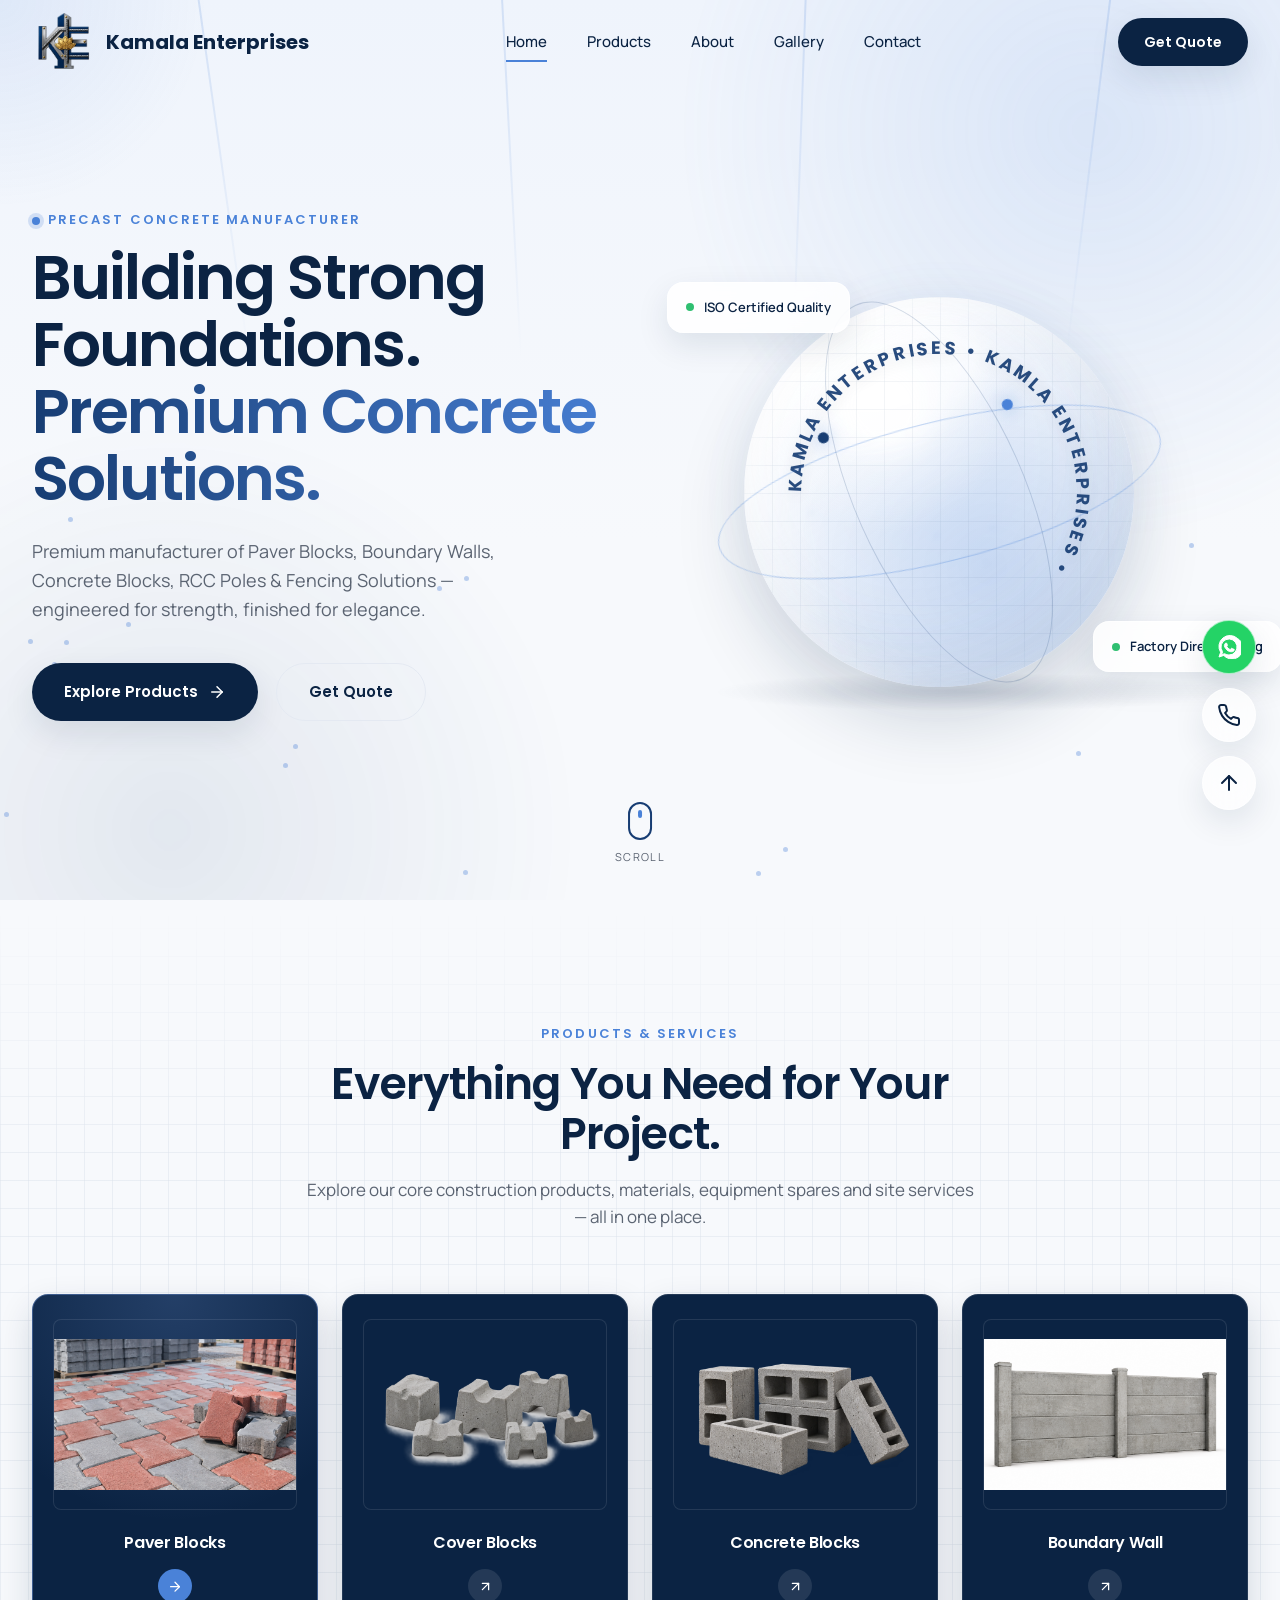
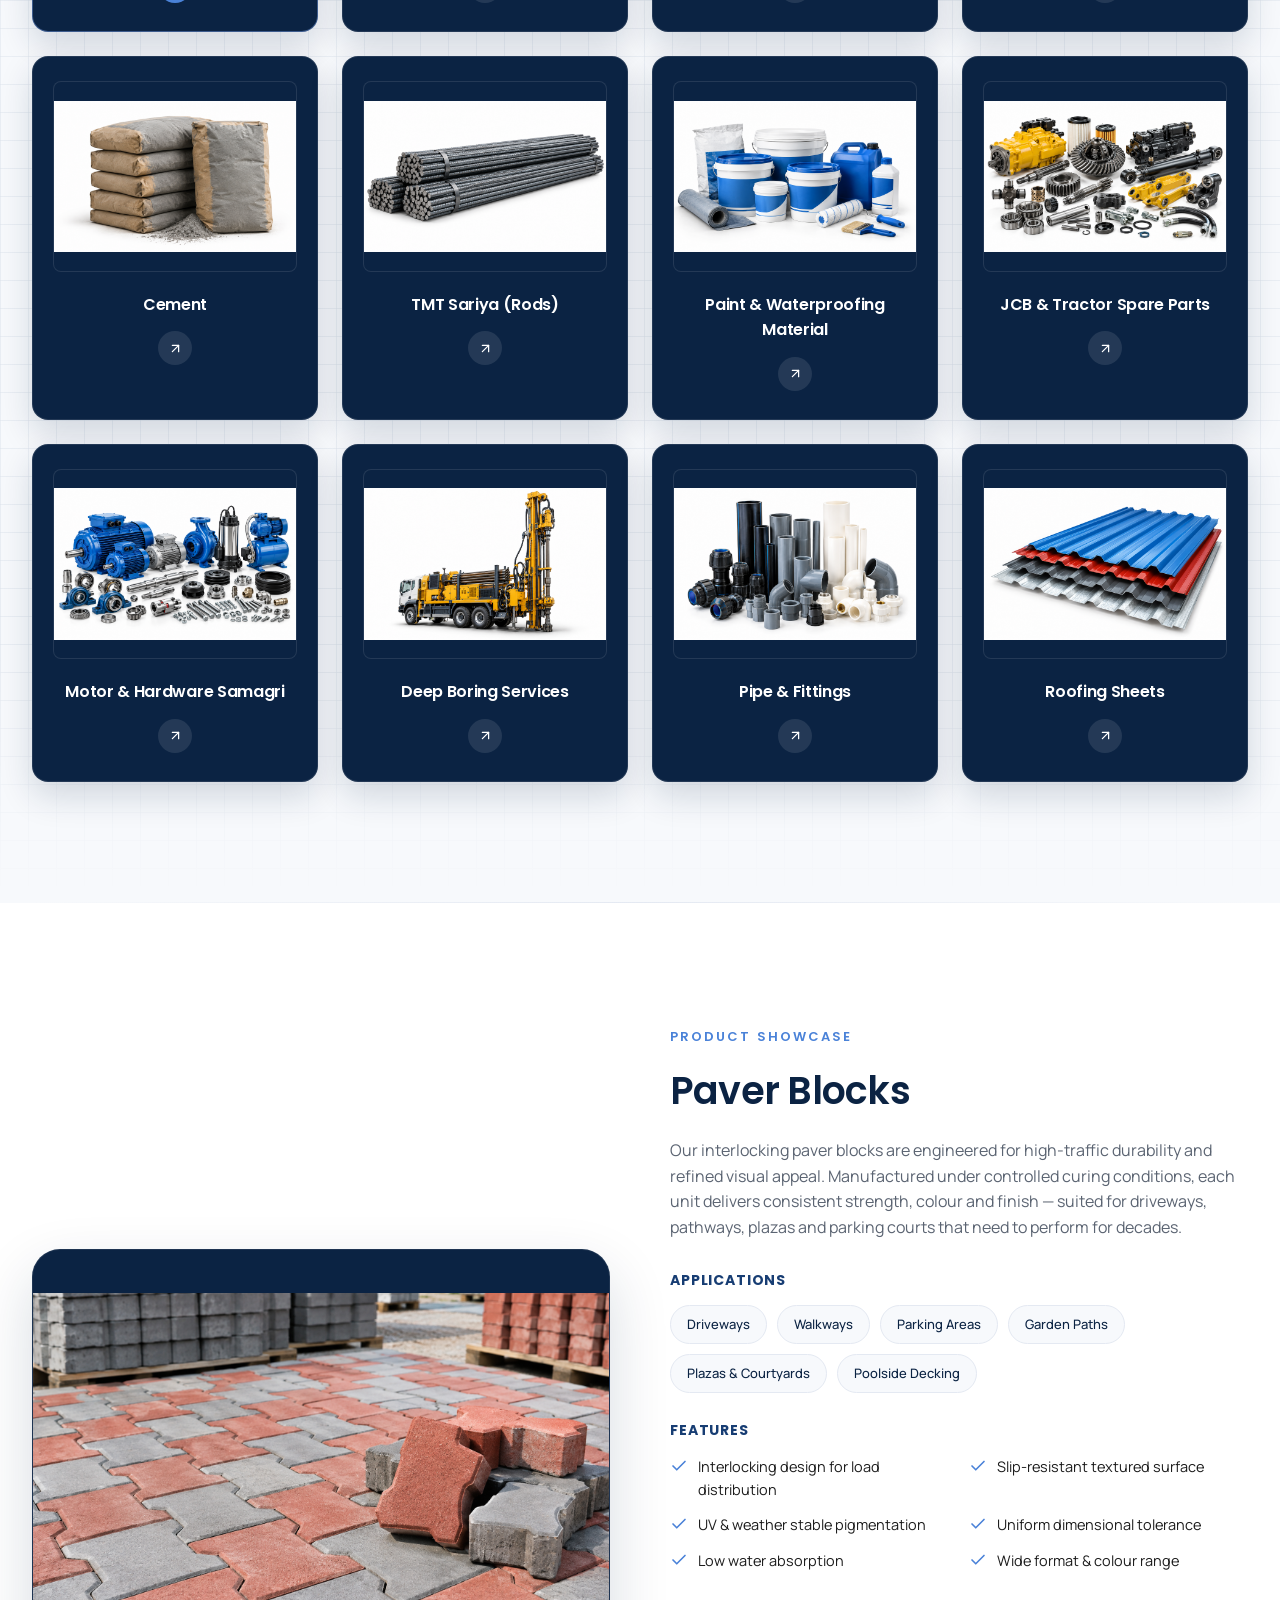
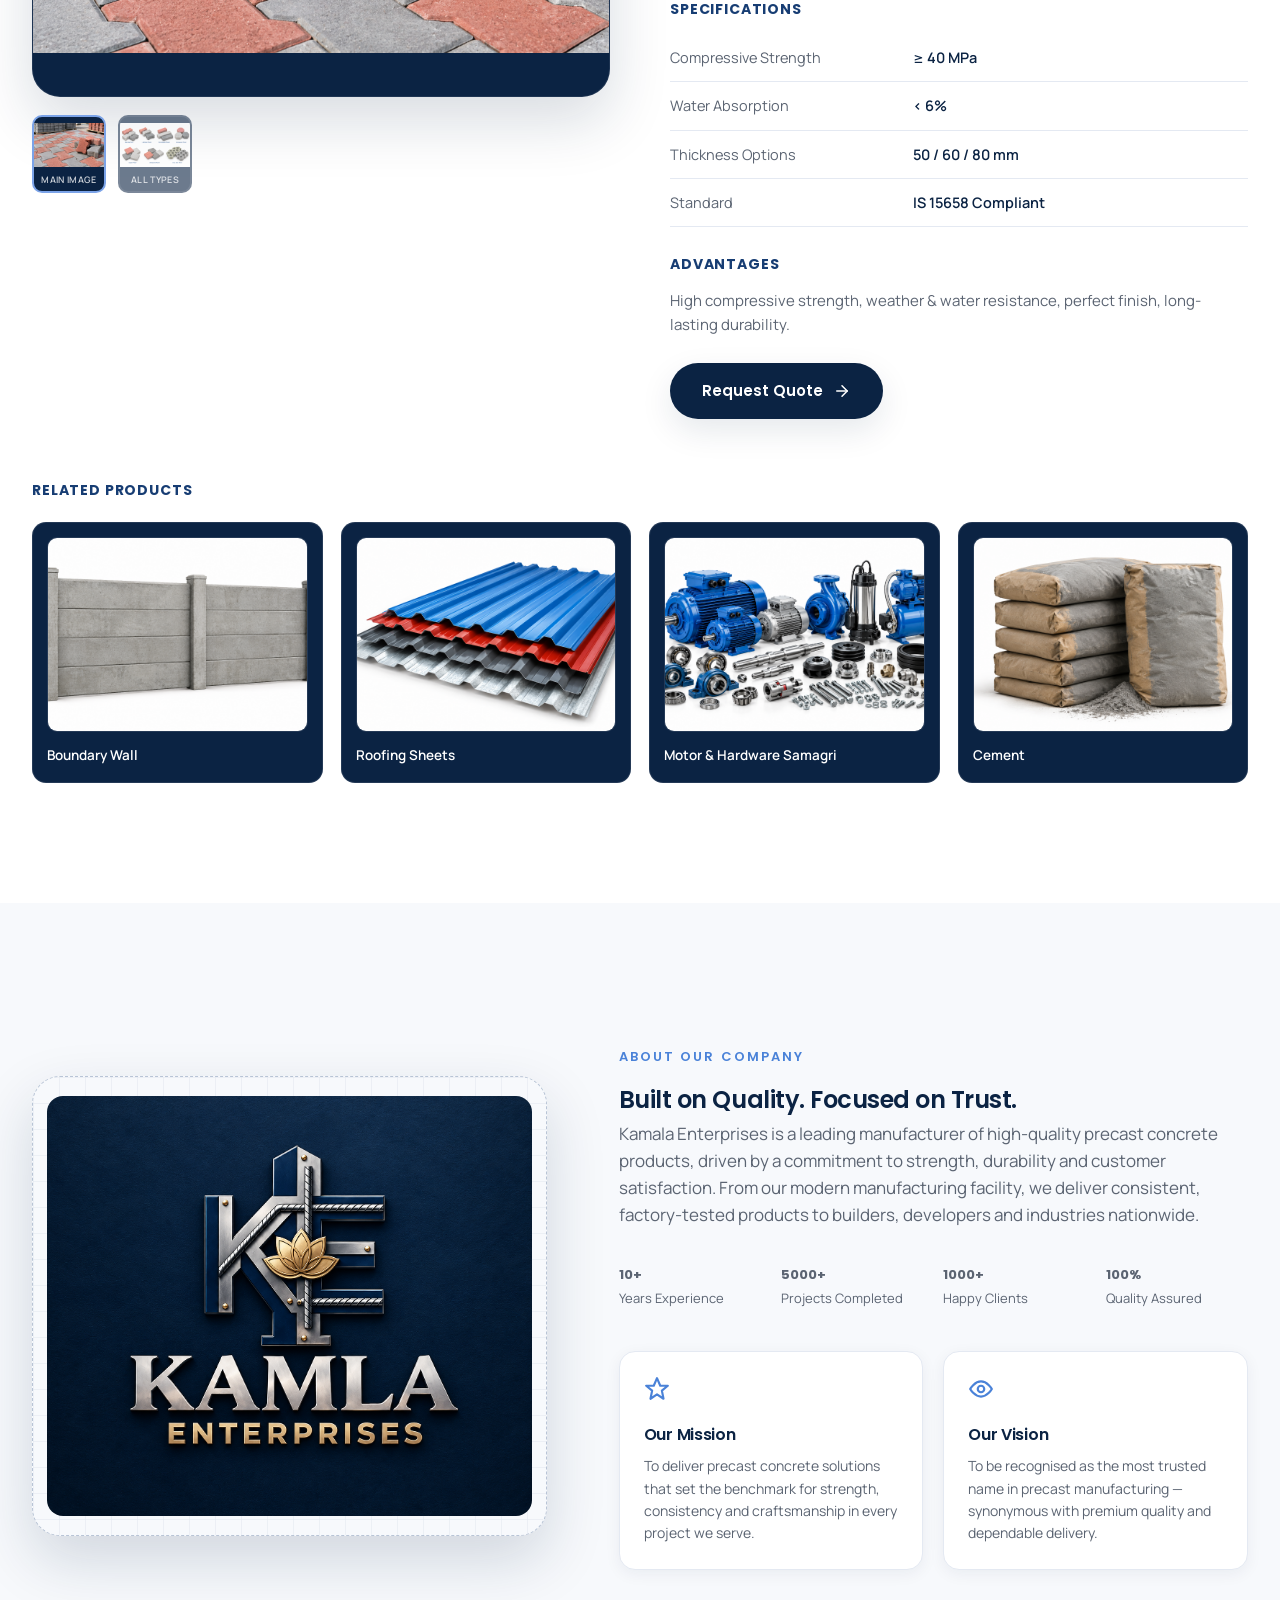
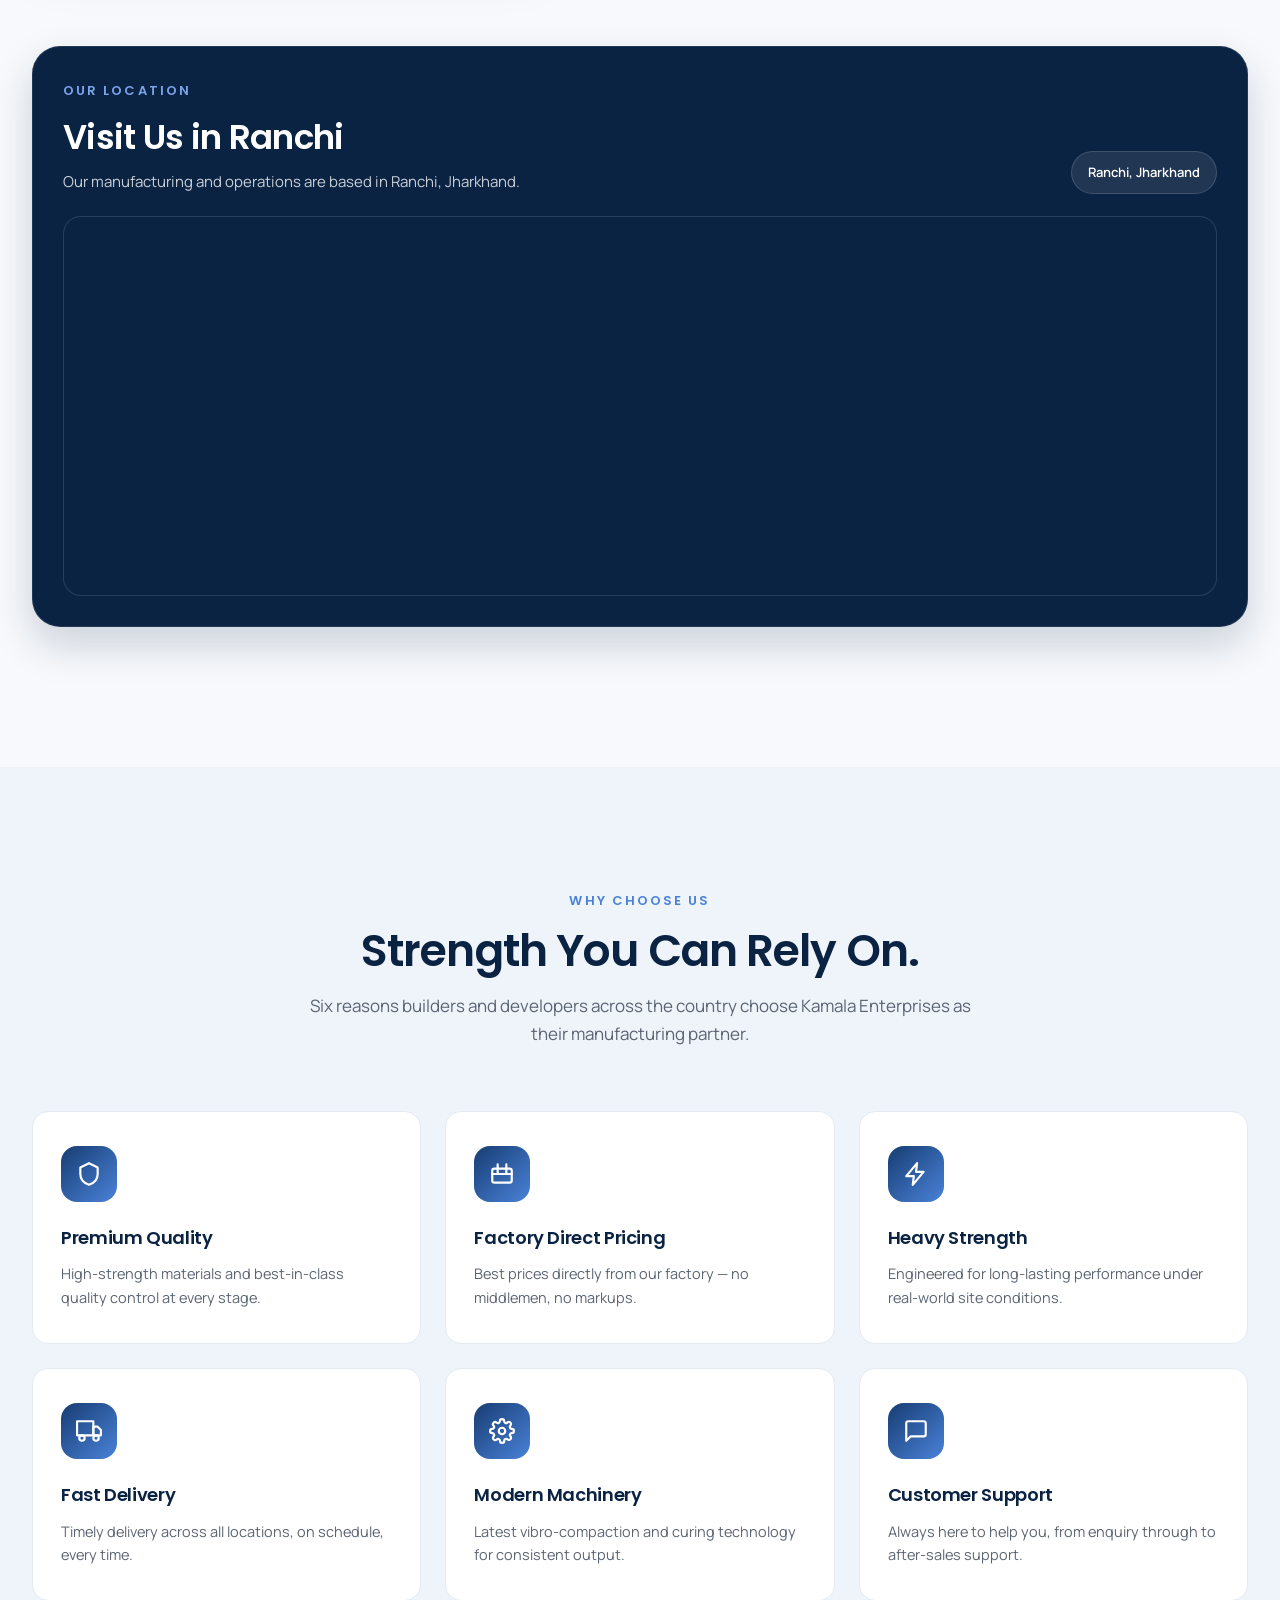
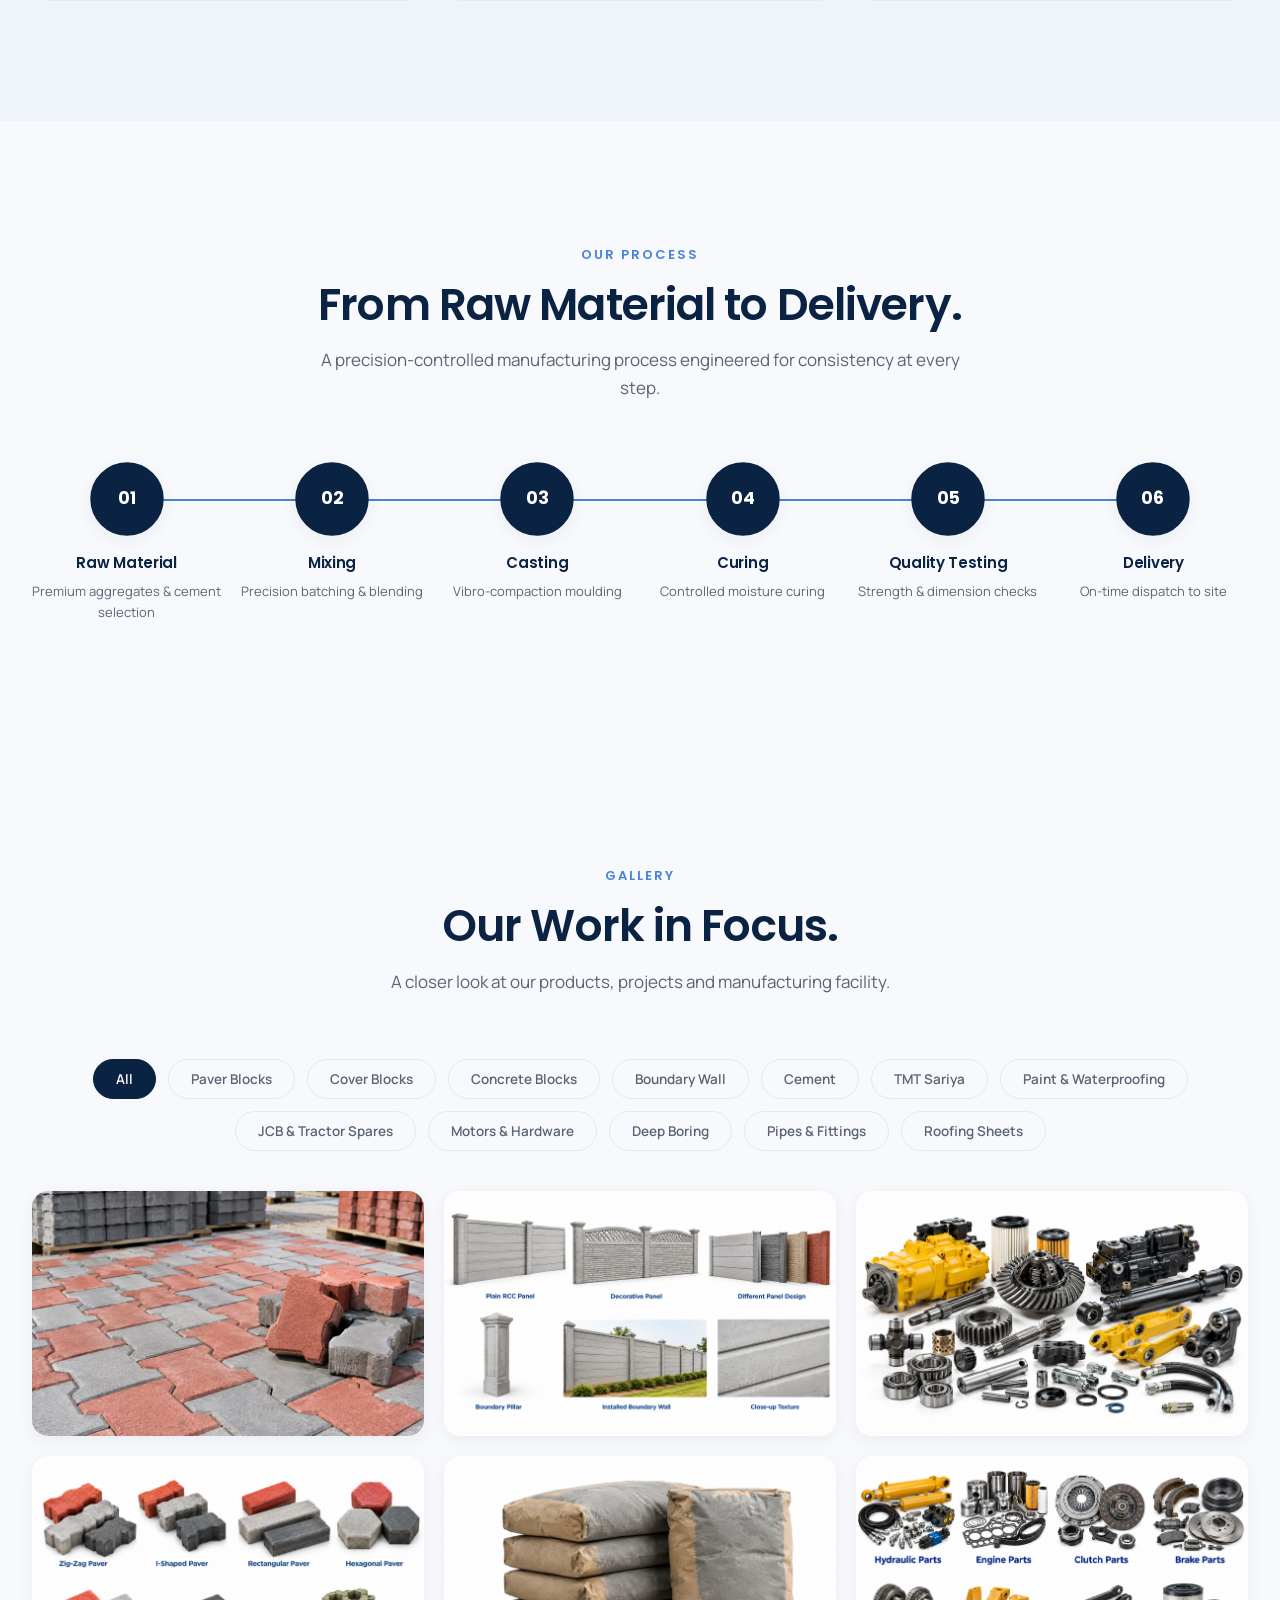
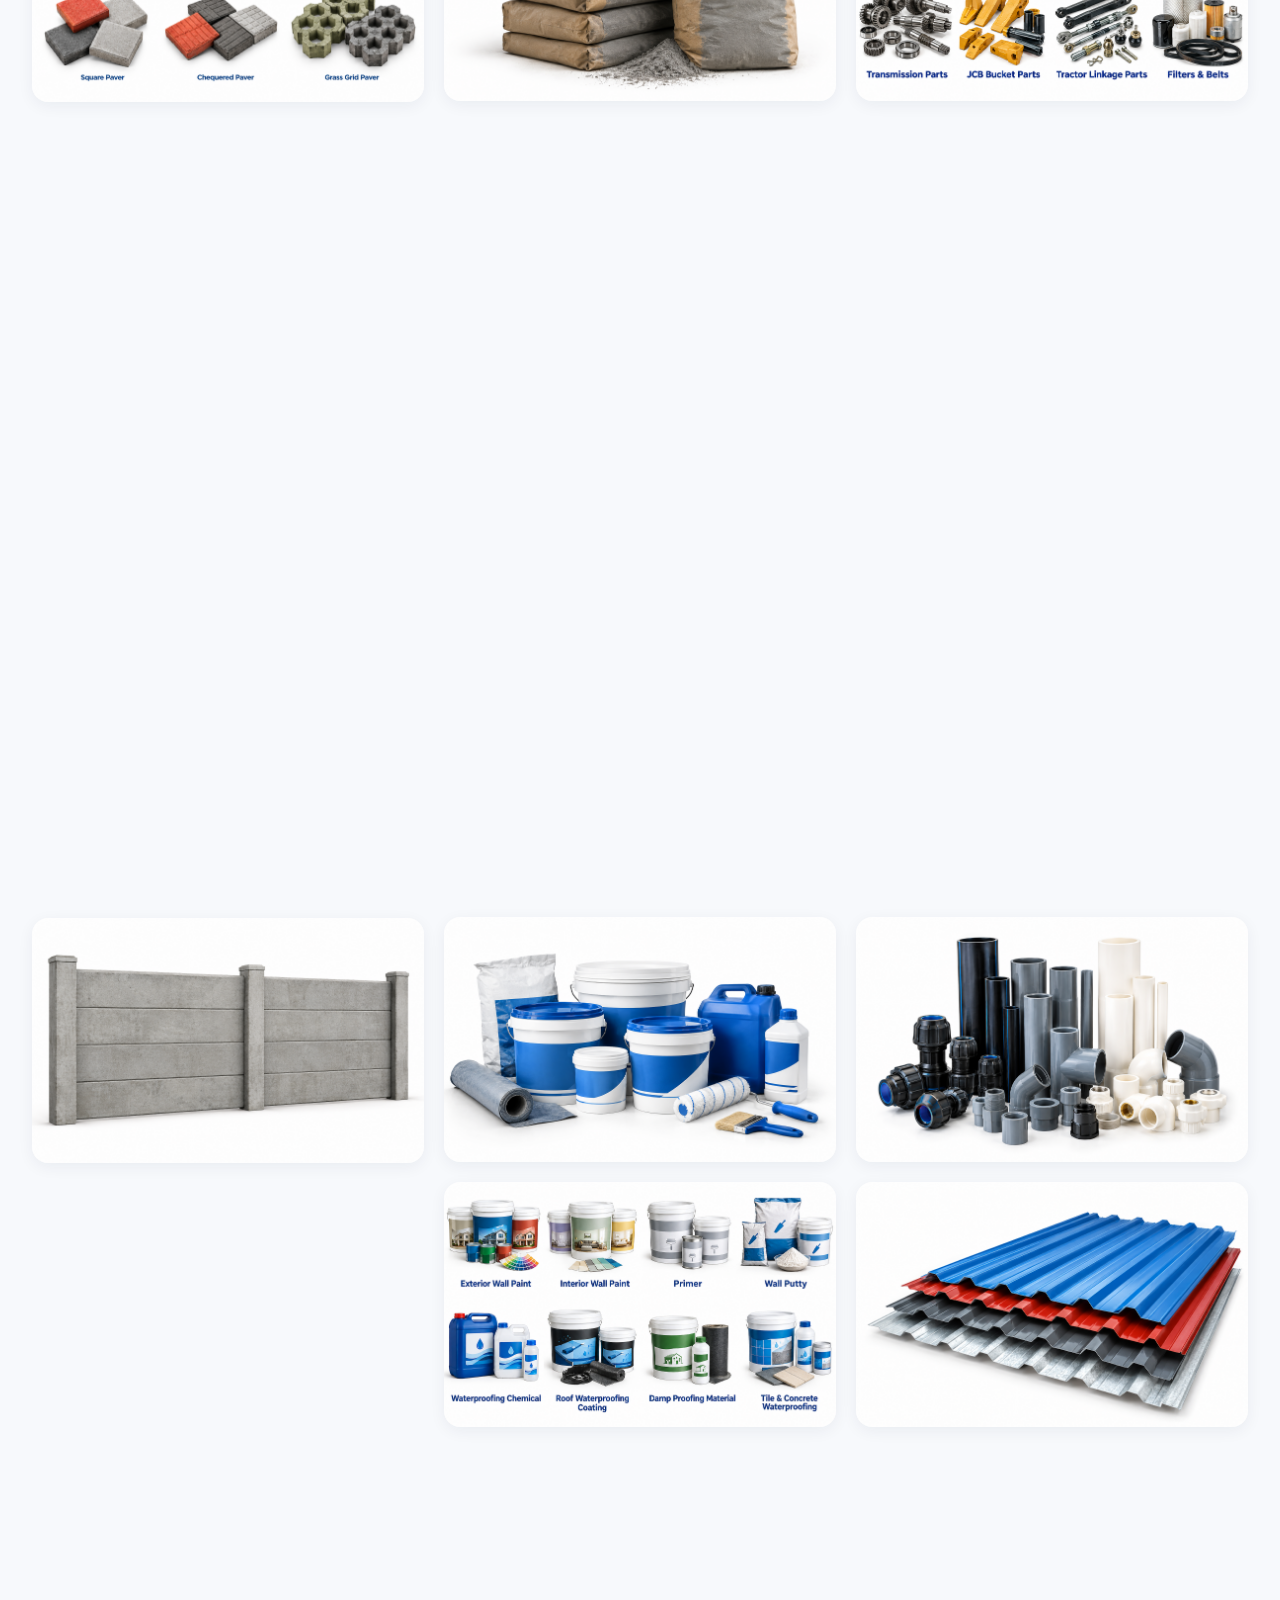
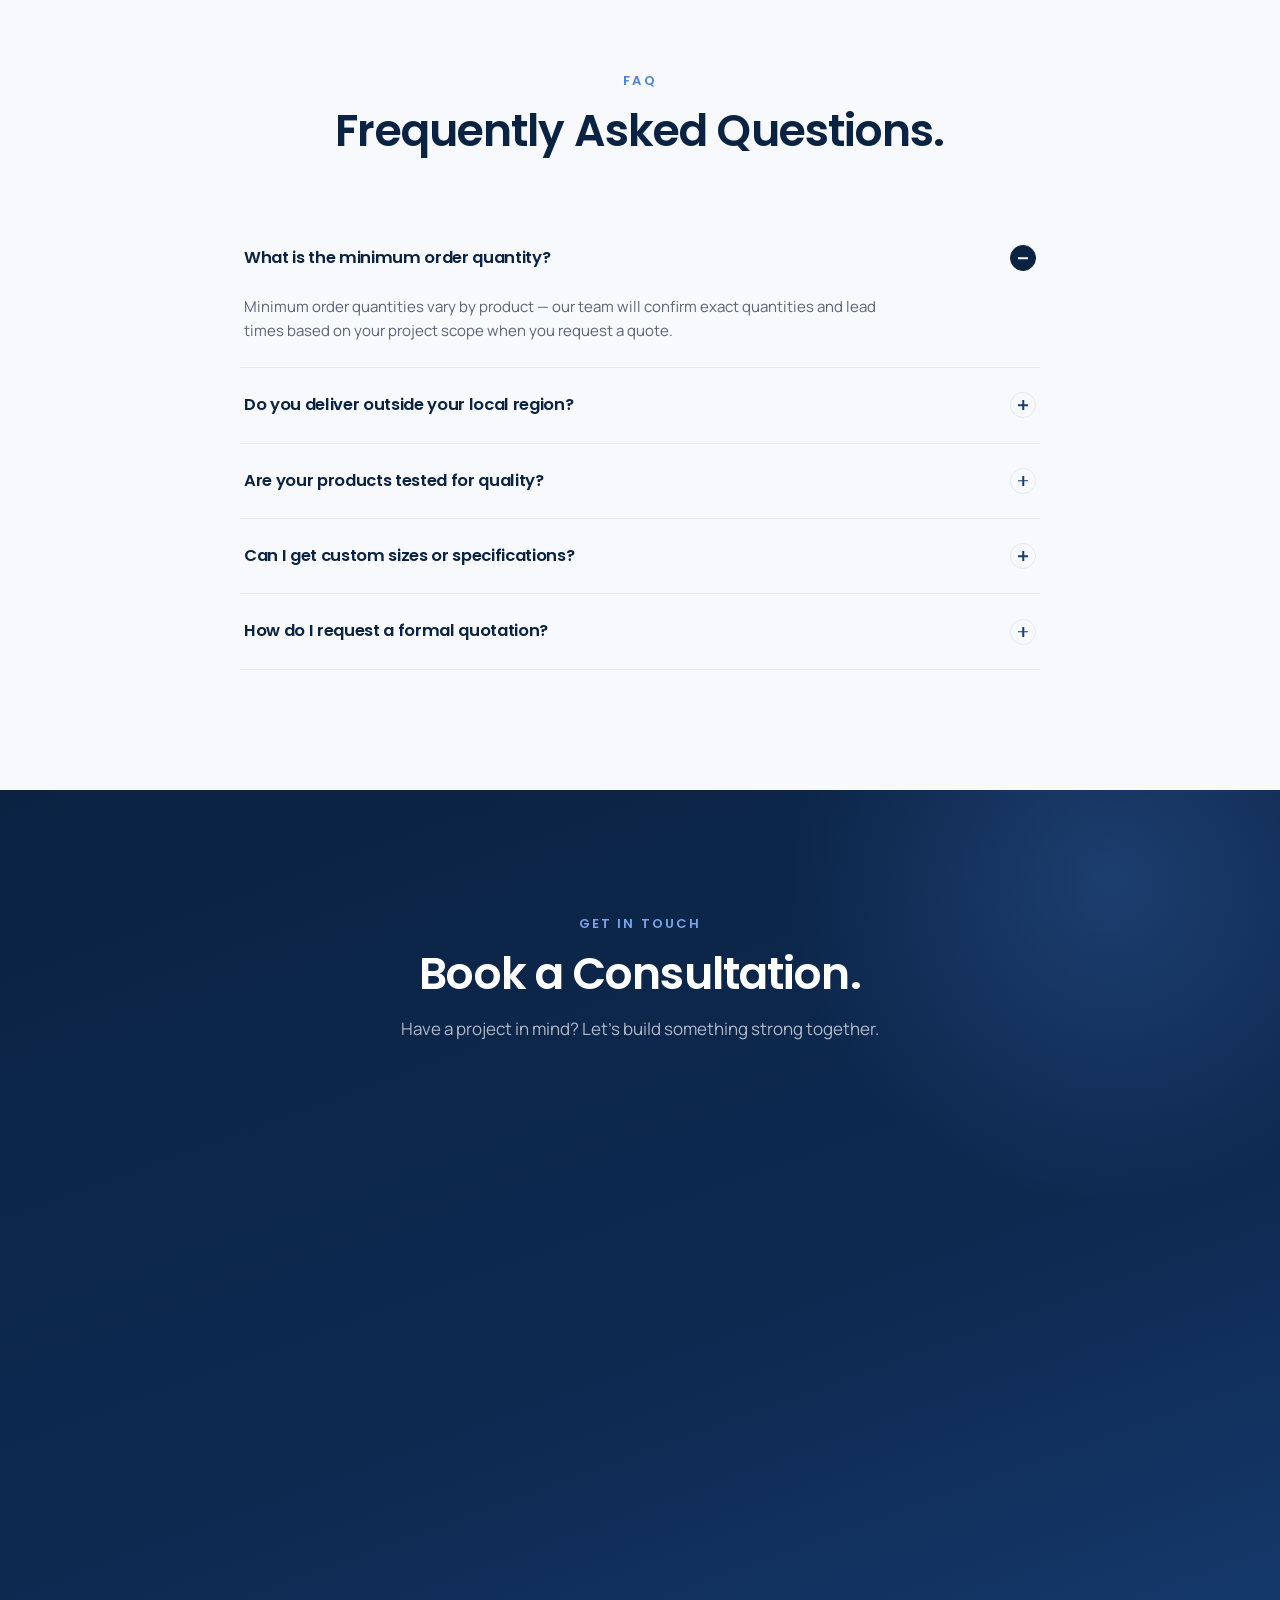
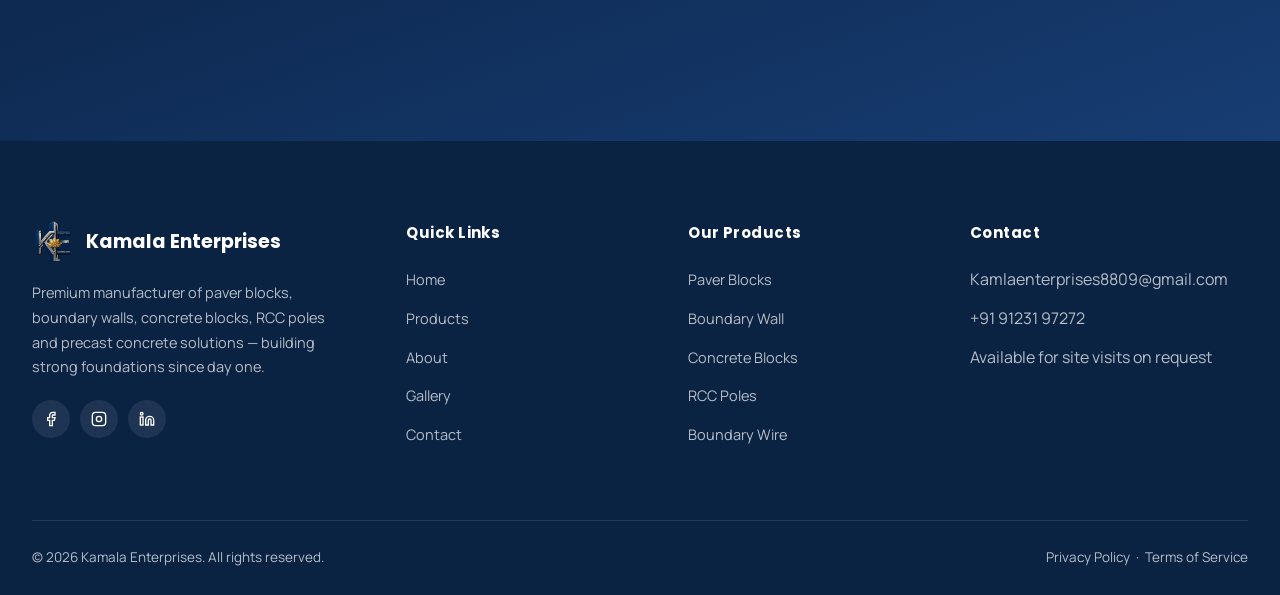
==== commit 60a27b62: "Correct company name from 'Interprises' to 'Enterprises'" ====
--- a/index.html
+++ b/index.html
@@ -3,28 +3,28 @@
 <head>
 <meta charset="UTF-8">
 <meta name="viewport" content="width=device-width, initial-scale=1.0">
-<title>Kamala Interprises | Premium Concrete Products & Manufacturing</title>
-<meta name="description" content="Kamala Interprises is a premium manufacturer of Paver Blocks, Boundary Walls, Concrete Blocks, RCC Poles, Boundary Wire, Drain Covers and precast concrete solutions engineered for strength and built to last.">
-<meta name="keywords" content="Kamala Interprises, paver blocks, boundary wall, concrete blocks, RCC poles, boundary wire, drain covers, precast concrete manufacturer">
-<meta name="author" content="Kamala Interprises">
+<title>Kamala Enterprises | Premium Concrete Products & Manufacturing</title>
+<meta name="description" content="Kamala Enterprises is a premium manufacturer of Paver Blocks, Boundary Walls, Concrete Blocks, RCC Poles, Boundary Wire, Drain Covers and precast concrete solutions engineered for strength and built to last.">
+<meta name="keywords" content="Kamala Enterprises, paver blocks, boundary wall, concrete blocks, RCC poles, boundary wire, drain covers, precast concrete manufacturer">
+<meta name="author" content="Kamala Enterprises">
 <meta name="robots" content="index, follow">
 
 <!-- Open Graph -->
-<meta property="og:title" content="Kamala Interprises | Building Strong Foundations">
+<meta property="og:title" content="Kamala Enterprises | Building Strong Foundations">
 <meta property="og:description" content="Premium manufacturer of paver blocks, boundary walls, concrete blocks, RCC poles and precast concrete solutions.">
 <meta property="og:type" content="website">
 <meta property="og:image" content="images/kamala-icon.png">
-<meta property="og:url" content="https://www.kamalainterprises.com/">
+<meta property="og:url" content="https://www.kamalaEnterprises.com/">
 
 <!-- Twitter -->
 <meta name="twitter:card" content="summary_large_image">
-<meta name="twitter:title" content="Kamala Interprises | Building Strong Foundations">
+<meta name="twitter:title" content="Kamala Enterprises | Building Strong Foundations">
 <meta name="twitter:description" content="Premium manufacturer of paver blocks, boundary walls, concrete blocks, RCC poles and precast concrete solutions.">
 <meta name="twitter:image" content="images/kamala-icon.png">
 
 <link rel="icon" type="image/png" href="images/kamala-icon.png">
 <link rel="apple-touch-icon" href="images/kamala-icon.png">
-<link rel="canonical" href="https://www.kamalainterprises.com/">
+<link rel="canonical" href="https://www.kamalaEnterprises.com/">
 
 <!-- Fonts -->
 <link rel="preconnect" href="https://fonts.googleapis.com">
@@ -41,8 +41,8 @@
 {
   "@context": "https://schema.org",
   "@type": "Organization",
-  "name": "Kamala Interprises",
-  "url": "https://www.kamalainterprises.com/",
+  "name": "Kamala Enterprises",
+  "url": "https://www.kamalaEnterprises.com/",
   "logo": "images/kamala-icon.png",
   "description": "Premium manufacturer of paver blocks, boundary walls, concrete blocks, RCC poles, boundary wire, drain covers and precast slabs.",
   "telephone": "+91-9123197272",
@@ -57,7 +57,7 @@
 <!-- Loading Screen -->
 <div id="loading-screen" aria-hidden="true">
   <div class="loader-logo"><img src="images/kamala-icon.png" alt=""></div>
-  <div class="loader-text">Kamala Interprises</div>
+  <div class="loader-text">Kamala Enterprises</div>
   <div class="loader-sub">Building Strong Foundations</div>
   <div class="loader-bar"><div id="loader-bar-fill" class="loader-bar-fill"></div></div>
 </div>
@@ -69,8 +69,8 @@
 <header id="navbar">
   <div class="container">
     <a href="#hero" class="nav-logo">
-      <img src="images/kamala-icon.png" alt="Kamala Interprises logo">
-      <span>Kamala Interprises</span>
+      <img src="images/kamala-icon.png" alt="Kamala Enterprises logo">
+      <span>Kamala Enterprises</span>
     </a>
     <nav class="nav-links" aria-label="Primary navigation">
       <a href="#hero" class="active">Home</a>
@@ -210,15 +210,15 @@
   <!-- About -->
   <section id="about" class="section">
     <div class="container about-grid">
-      <div class="about-media about-logo-placeholder reveal-scale" aria-label="Kamala Interprises company logo">
+      <div class="about-media about-logo-placeholder reveal-scale" aria-label="Kamala Enterprises company logo">
         <div class="logo-placeholder-inner company-logo-frame">
-          <img src="images/kamala-enterprises.png" alt="Kamala Interprises — KAMALA ENTERPRISES logo" class="about-company-logo">
+          <img src="images/kamala-enterprises.png" alt="Kamala Enterprises — KAMALA ENTERPRISES logo" class="about-company-logo">
         </div>
       </div>
       <div class="about-copy reveal">
         <span class="eyebrow">About Our Company</span>
         <h2>Built on Quality. Focused on Trust.</h2>
-        <p class="lead">Kamala Interprises is a leading manufacturer of high-quality precast concrete products, driven by a commitment to strength, durability and customer satisfaction. From our modern manufacturing facility, we deliver consistent, factory-tested products to builders, developers and industries nationwide.</p>
+        <p class="lead">Kamala Enterprises is a leading manufacturer of high-quality precast concrete products, driven by a commitment to strength, durability and customer satisfaction. From our modern manufacturing facility, we deliver consistent, factory-tested products to builders, developers and industries nationwide.</p>
 
         <div class="counters">
           <div class="counter-item"><strong><span data-count="10" data-suffix="+">0+</span></strong><span>Years Experience</span></div>
@@ -254,7 +254,7 @@
         <div class="map-frame">
           <iframe
             src="https://www.google.com/maps?q=Ranchi%2C%20Jharkhand&output=embed"
-            title="Kamala Interprises location in Ranchi, Jharkhand"
+            title="Kamala Enterprises location in Ranchi, Jharkhand"
             loading="lazy"
             referrerpolicy="no-referrer-when-downgrade"
             allowfullscreen></iframe>
@@ -269,7 +269,7 @@
       <div class="section-head reveal">
         <span class="eyebrow">Why Choose Us</span>
         <h2>Strength You Can Rely On.</h2>
-        <p>Six reasons builders and developers across the country choose Kamala Interprises as their manufacturing partner.</p>
+        <p>Six reasons builders and developers across the country choose Kamala Enterprises as their manufacturing partner.</p>
       </div>
       <div class="feature-grid stagger">
         <div class="feature-card reveal"><div class="feature-icon"><svg viewBox="0 0 24 24" fill="none" stroke="currentColor" stroke-width="2" stroke-linecap="round" stroke-linejoin="round"><path d="M12 2l8 4v6c0 5-3.5 8.5-8 10-4.5-1.5-8-5-8-10V6z"></path></svg></div><h4>Premium Quality</h4><p>High-strength materials and best-in-class quality control at every stage.</p></div>
@@ -465,8 +465,8 @@
     <div class="footer-grid">
       <div class="footer-col">
         <div class="footer-brand">
-          <img src="images/kamala-icon.png" alt="Kamala Interprises logo">
-          <span>Kamala Interprises</span>
+          <img src="images/kamala-icon.png" alt="Kamala Enterprises logo">
+          <span>Kamala Enterprises</span>
         </div>
         <p>Premium manufacturer of paver blocks, boundary walls, concrete blocks, RCC poles and precast concrete solutions — building strong foundations since day one.</p>
         <div class="footer-social">
@@ -505,7 +505,7 @@
       </div>
     </div>
     <div class="footer-bottom">
-      <span>&copy; <span id="current-year"></span> Kamala Interprises. All rights reserved.</span>
+      <span>&copy; <span id="current-year"></span> Kamala Enterprises. All rights reserved.</span>
       <span><a href="#">Privacy Policy</a> &nbsp;·&nbsp; <a href="#">Terms of Service</a></span>
     </div>
   </div>
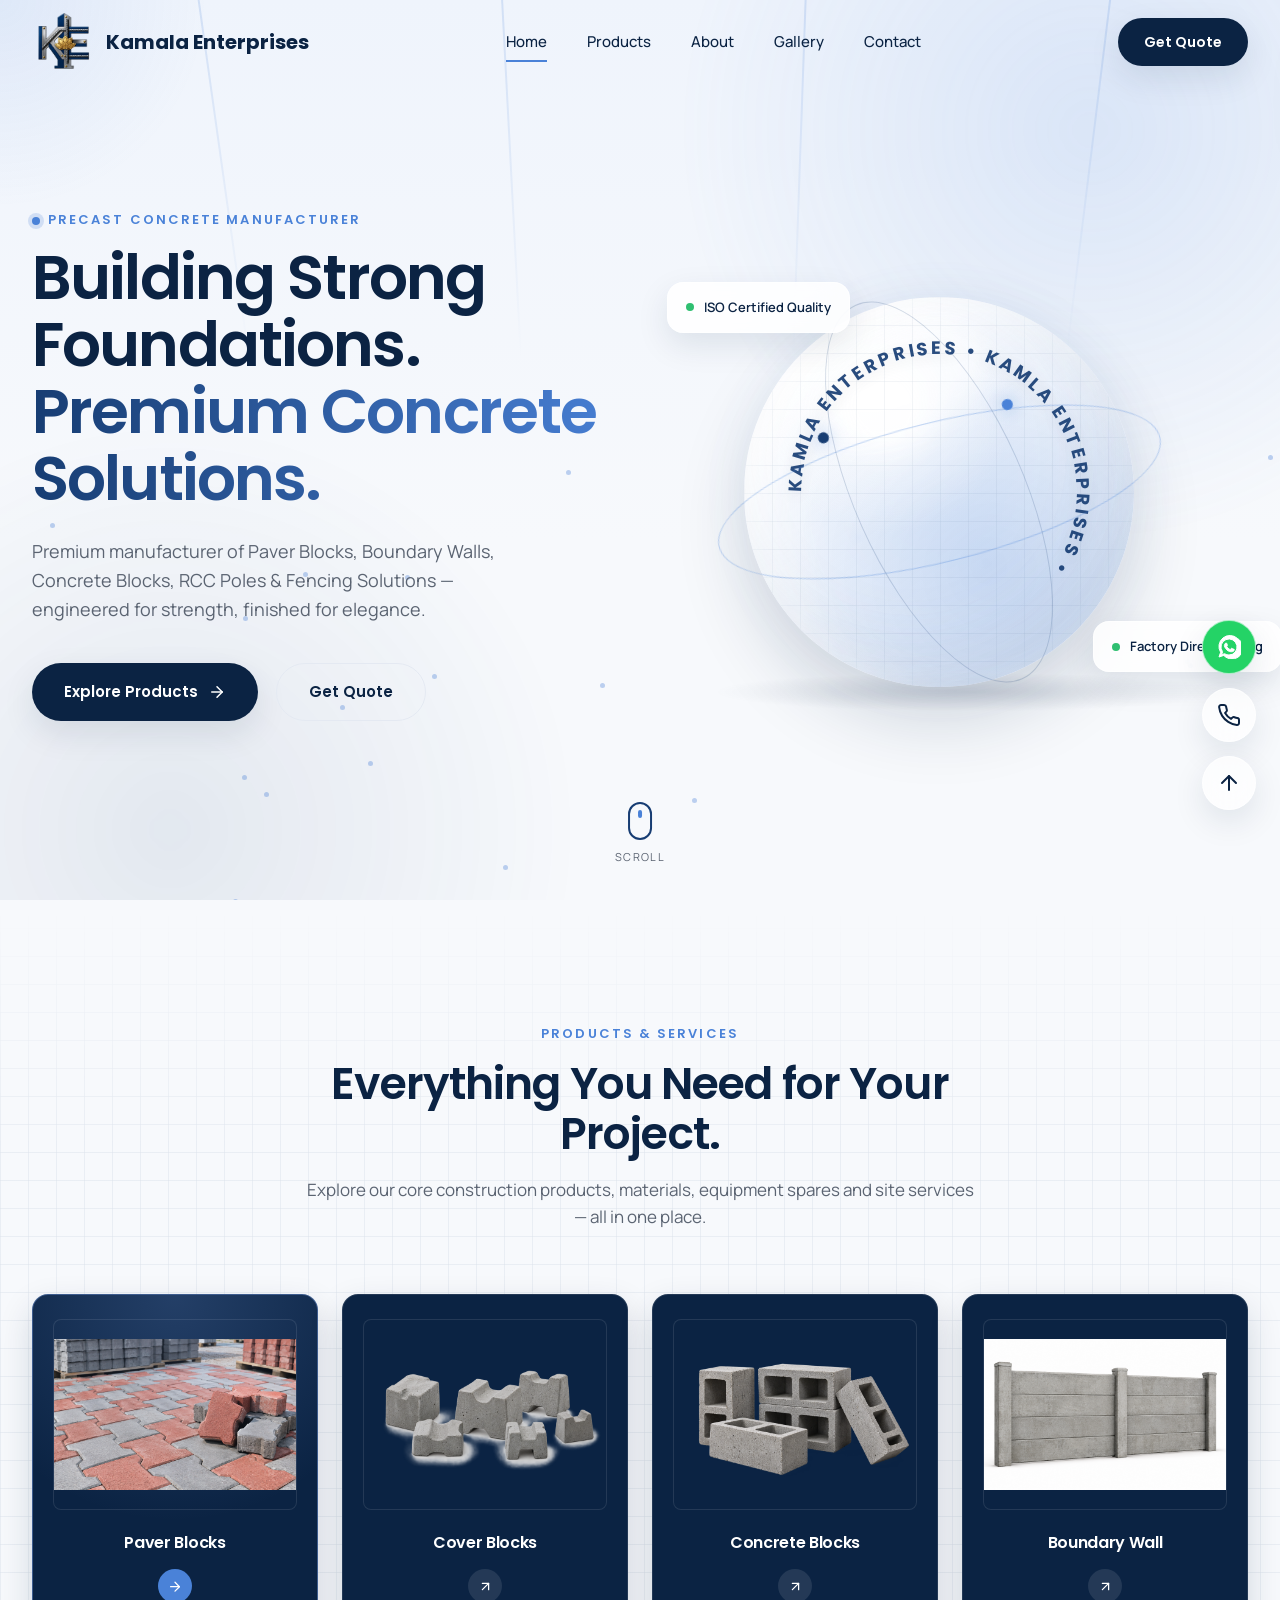
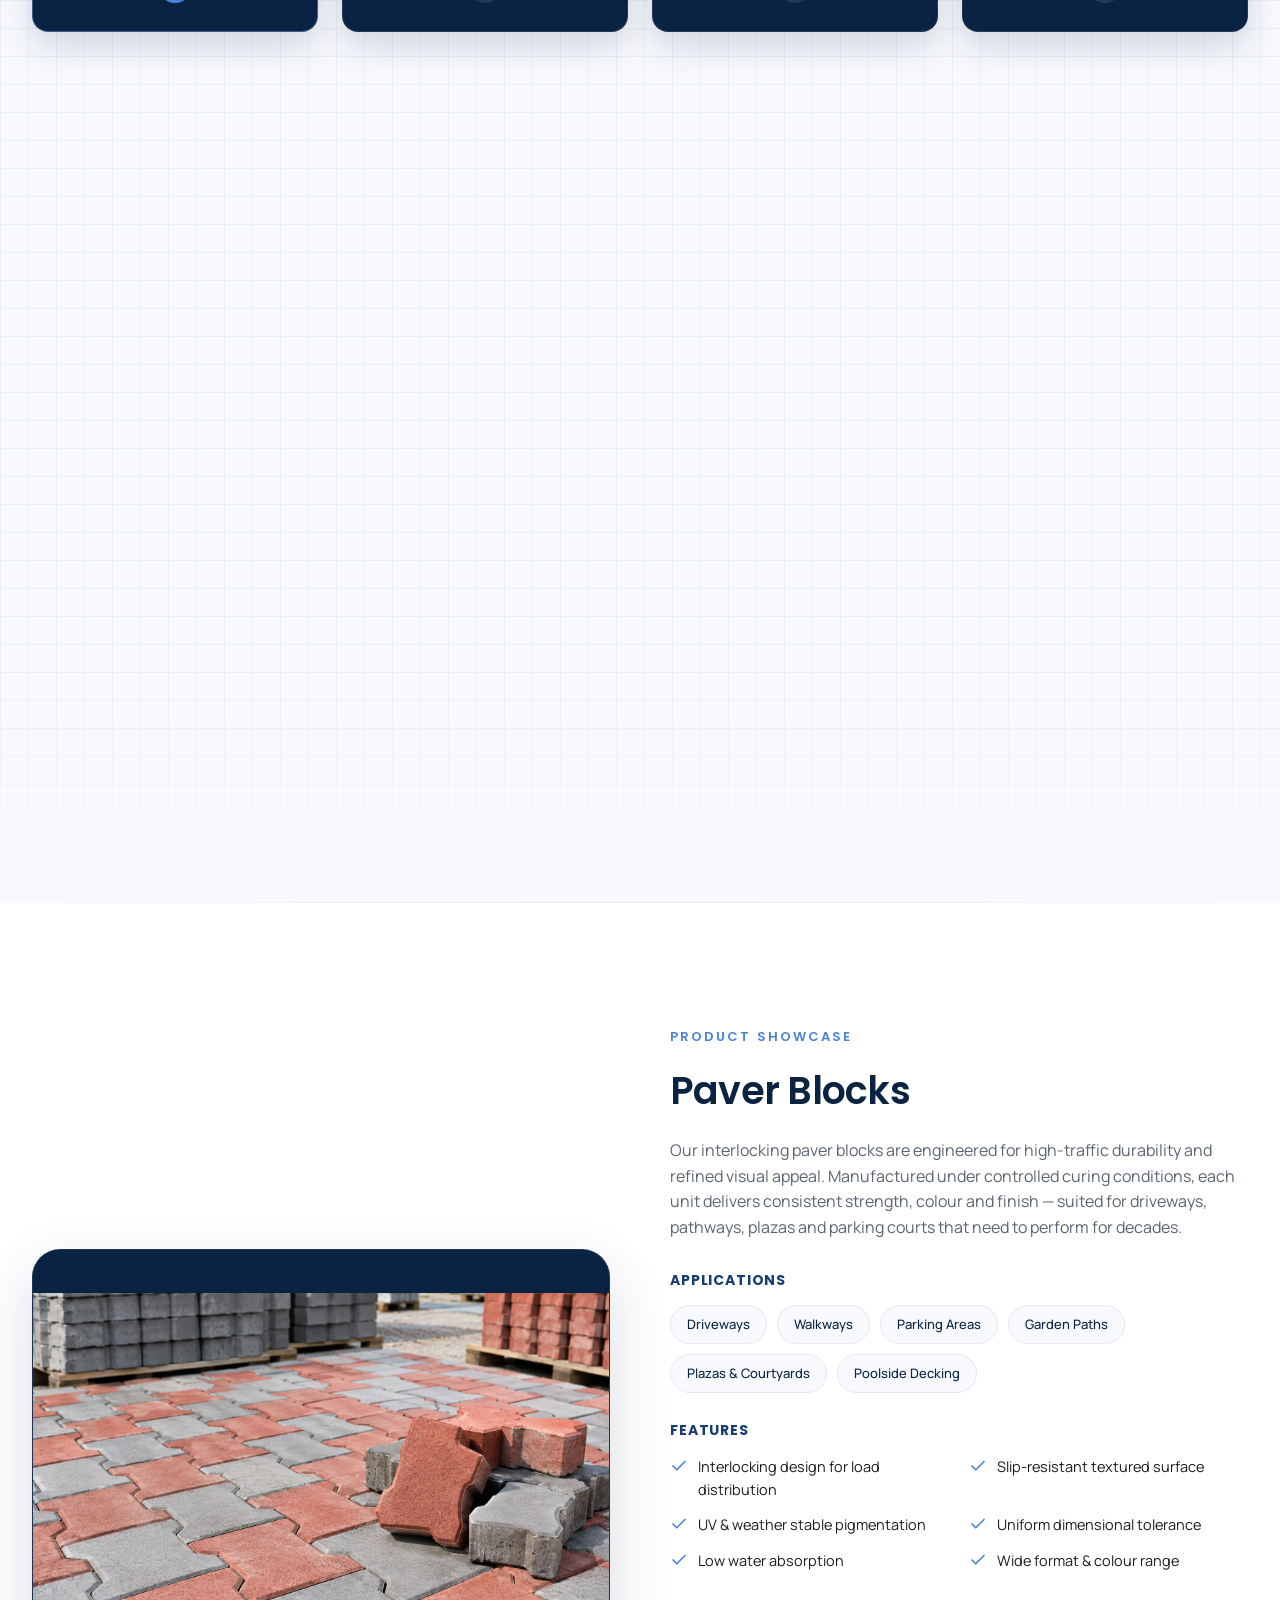
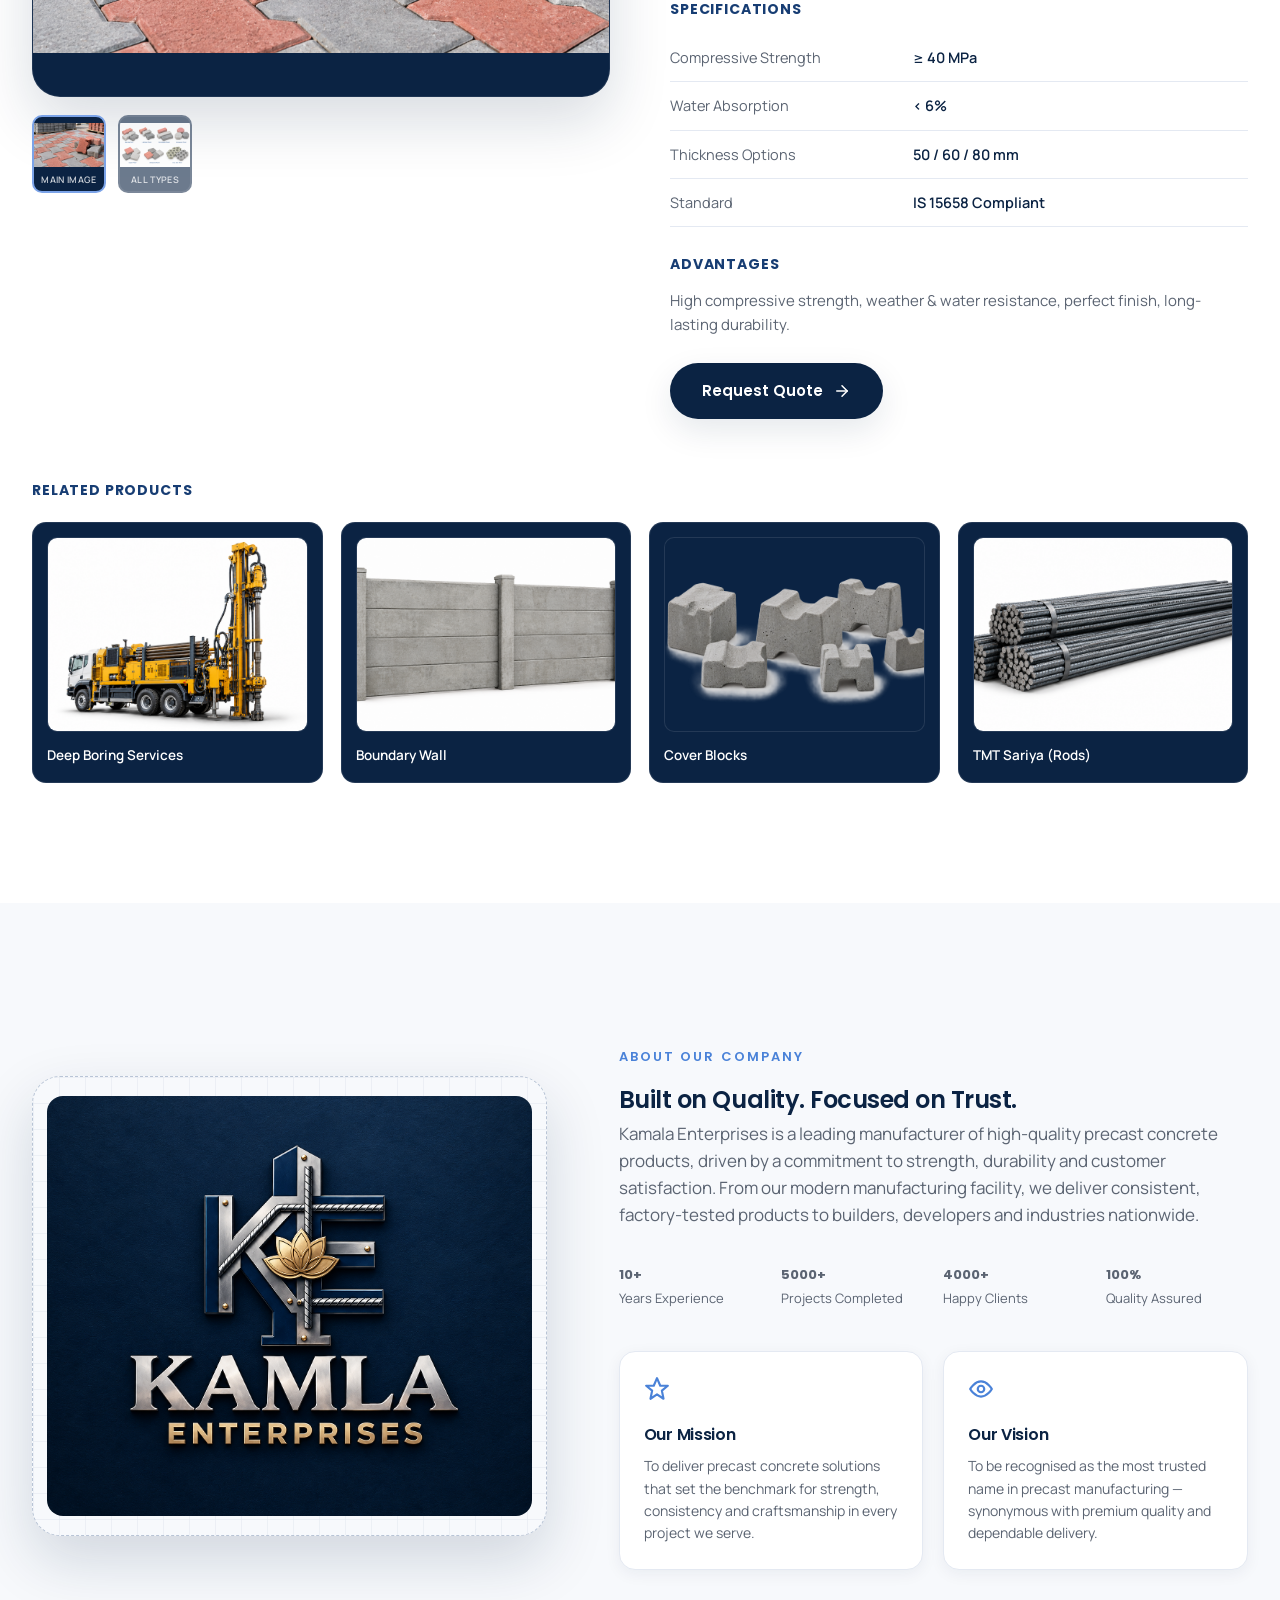
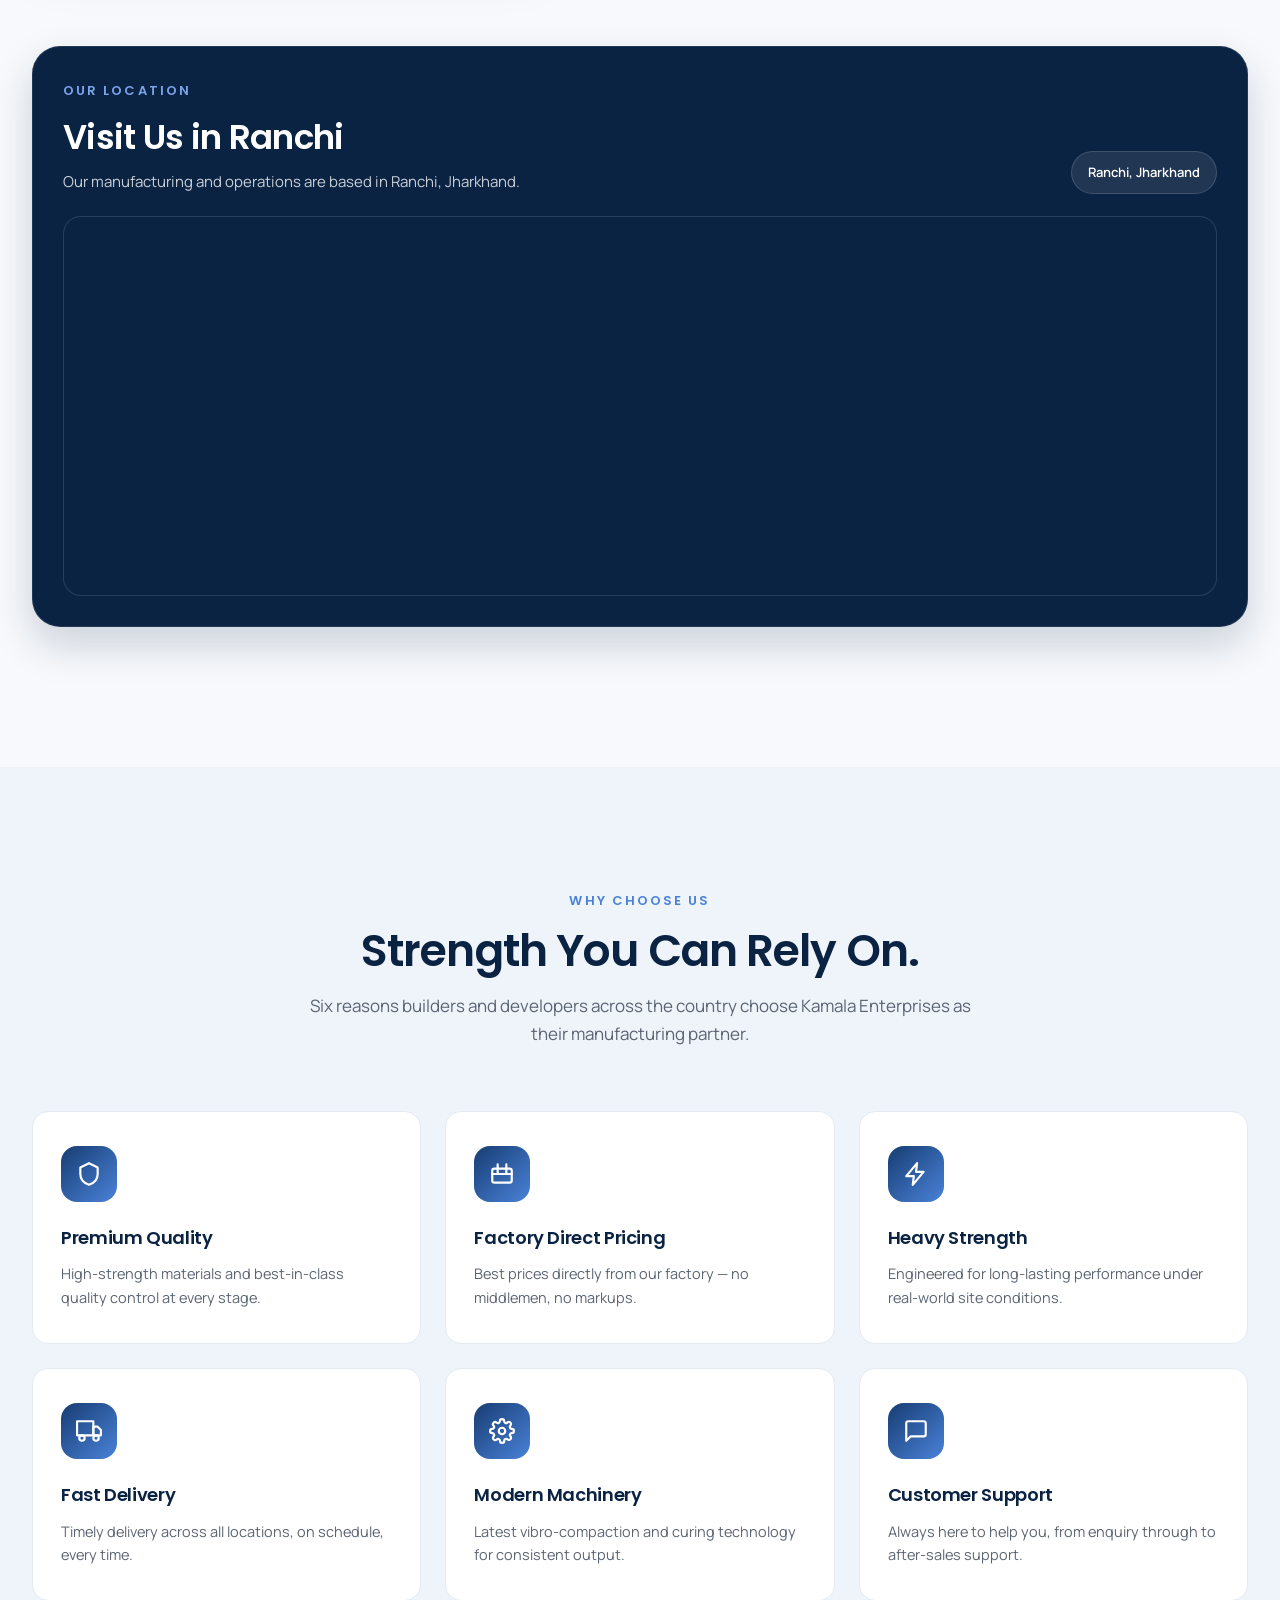
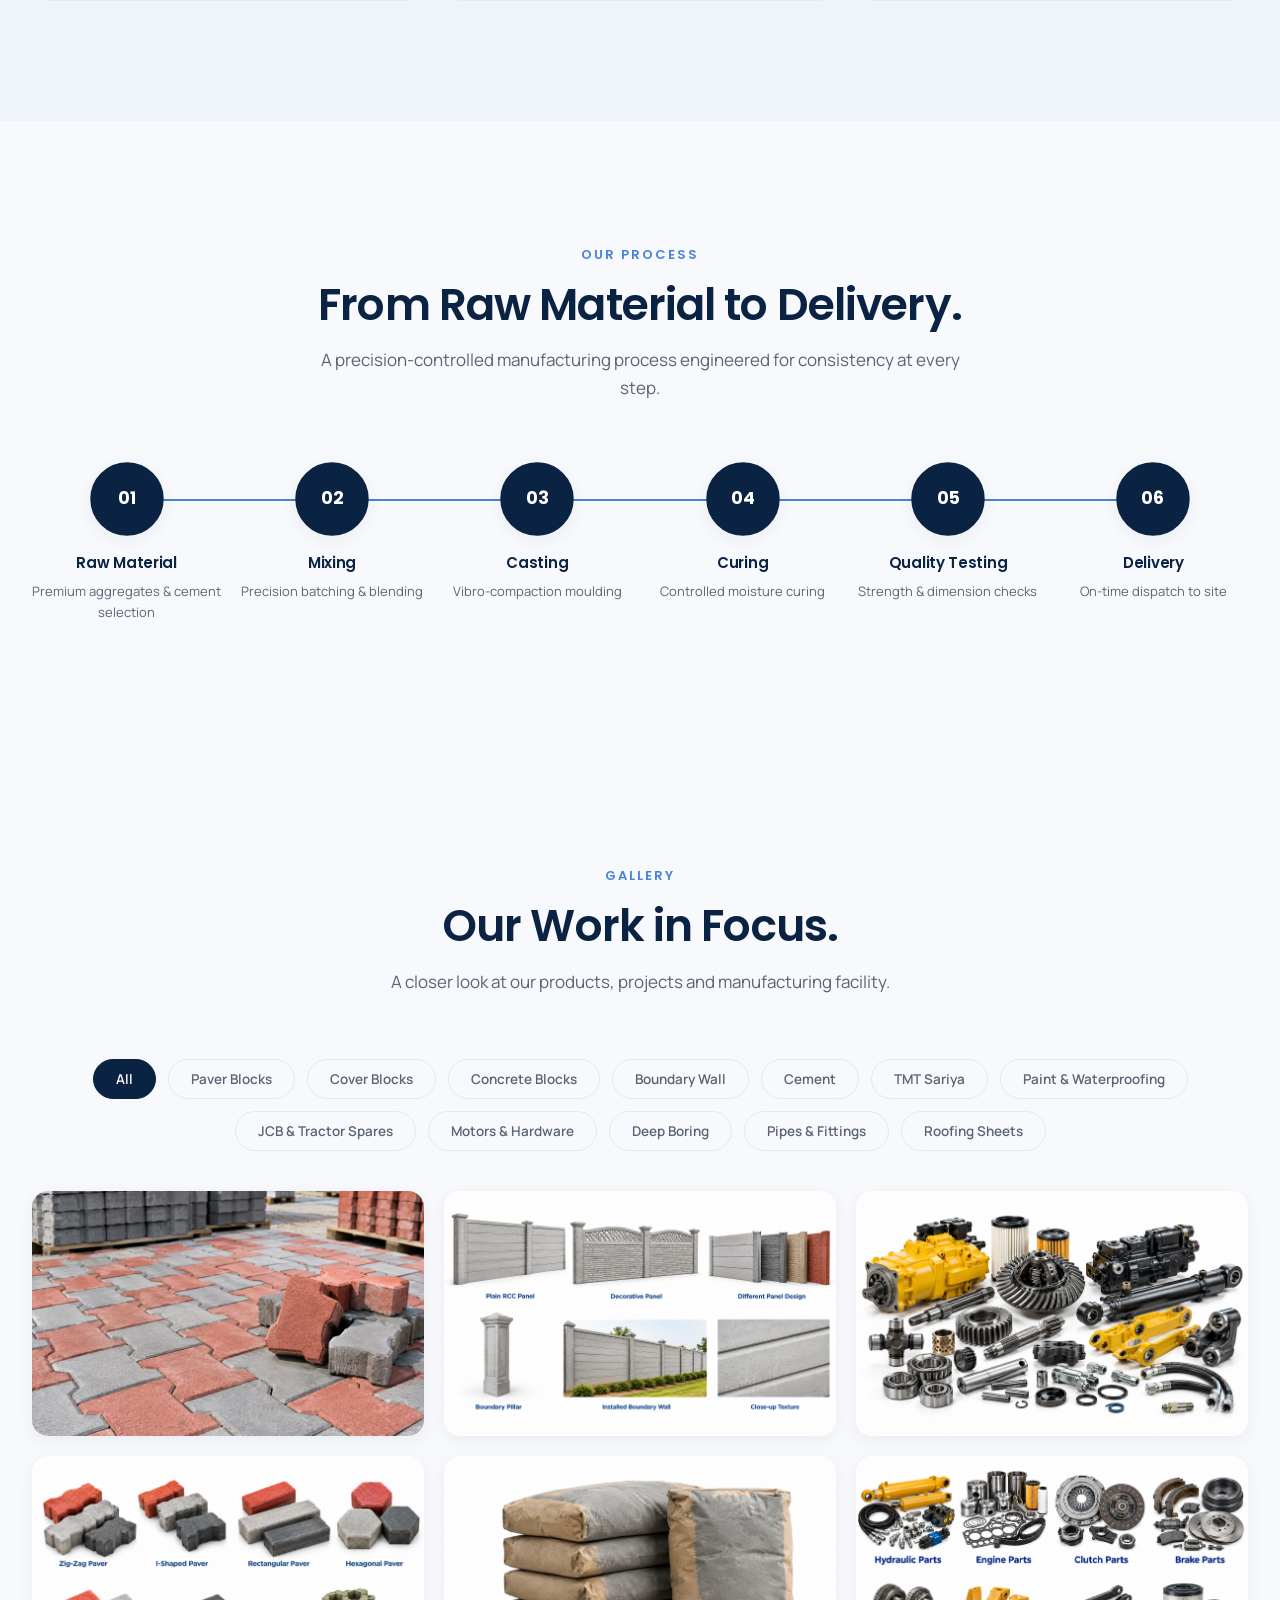
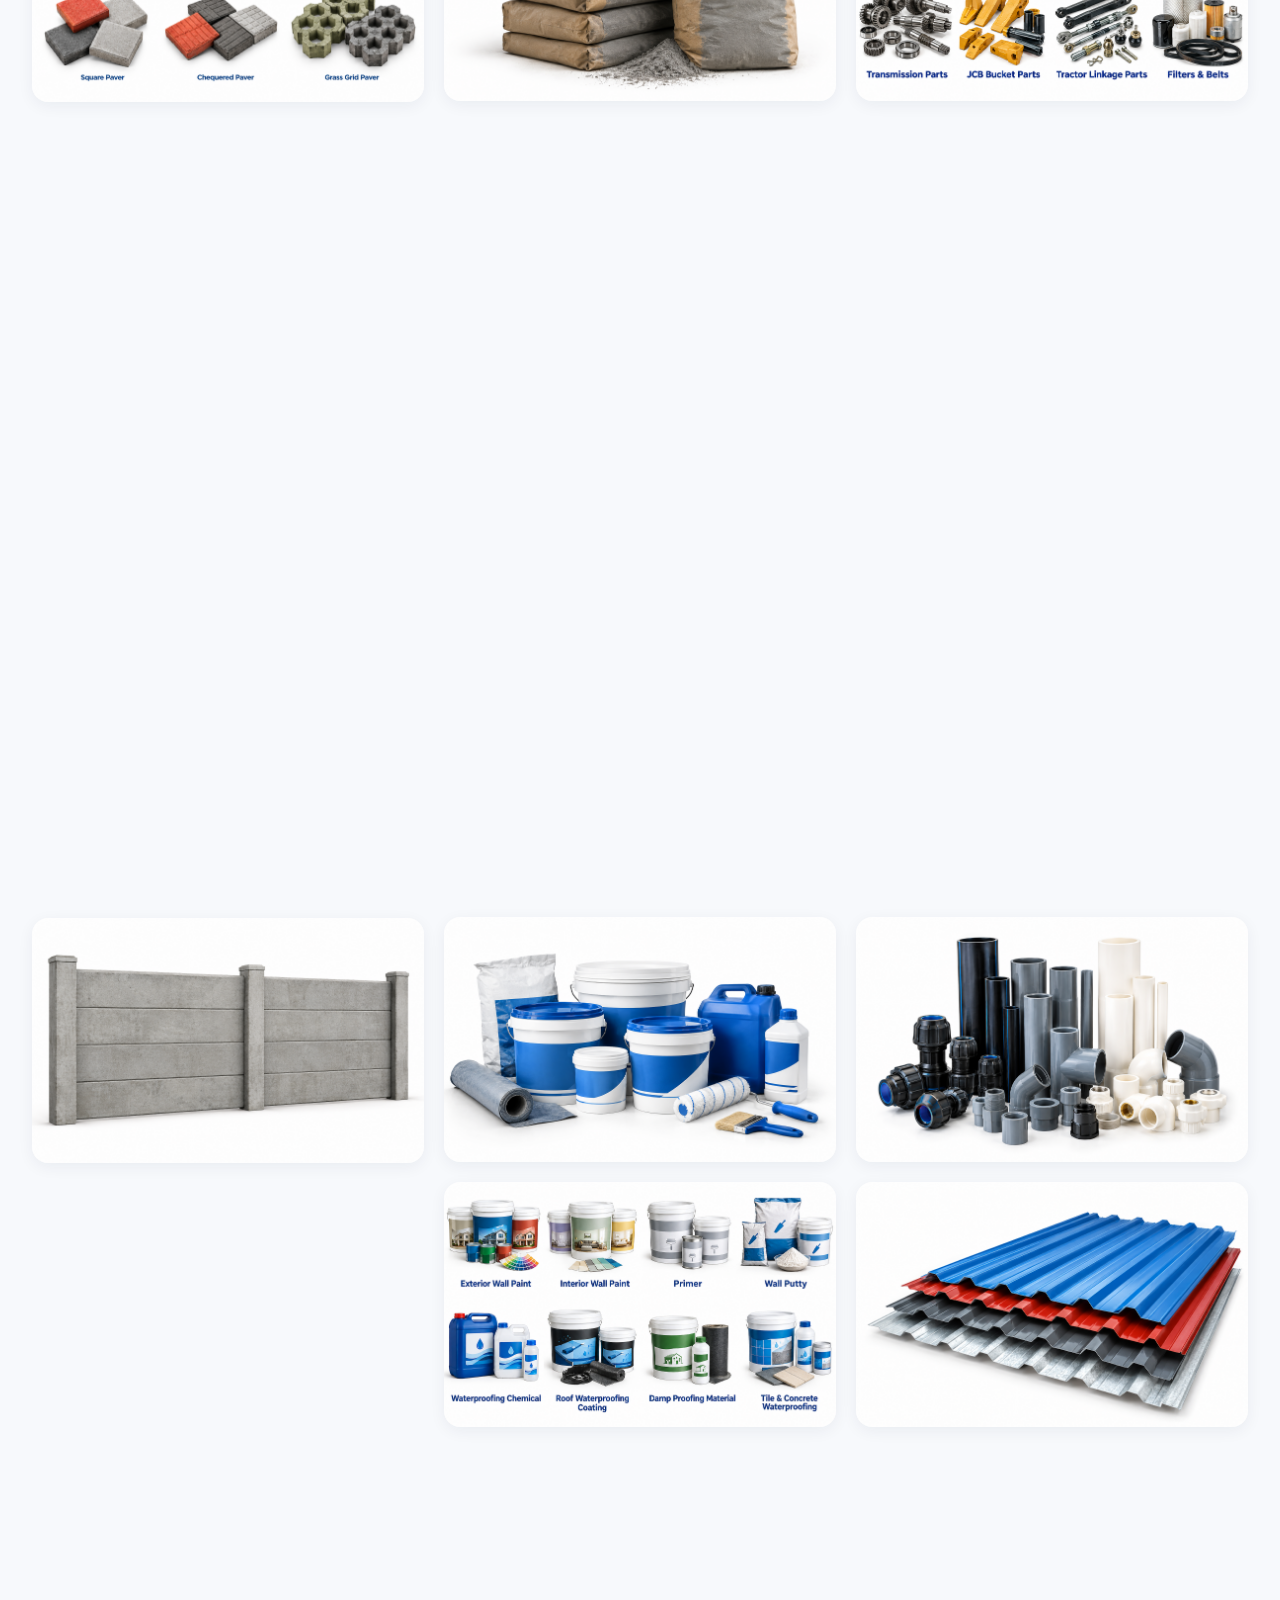
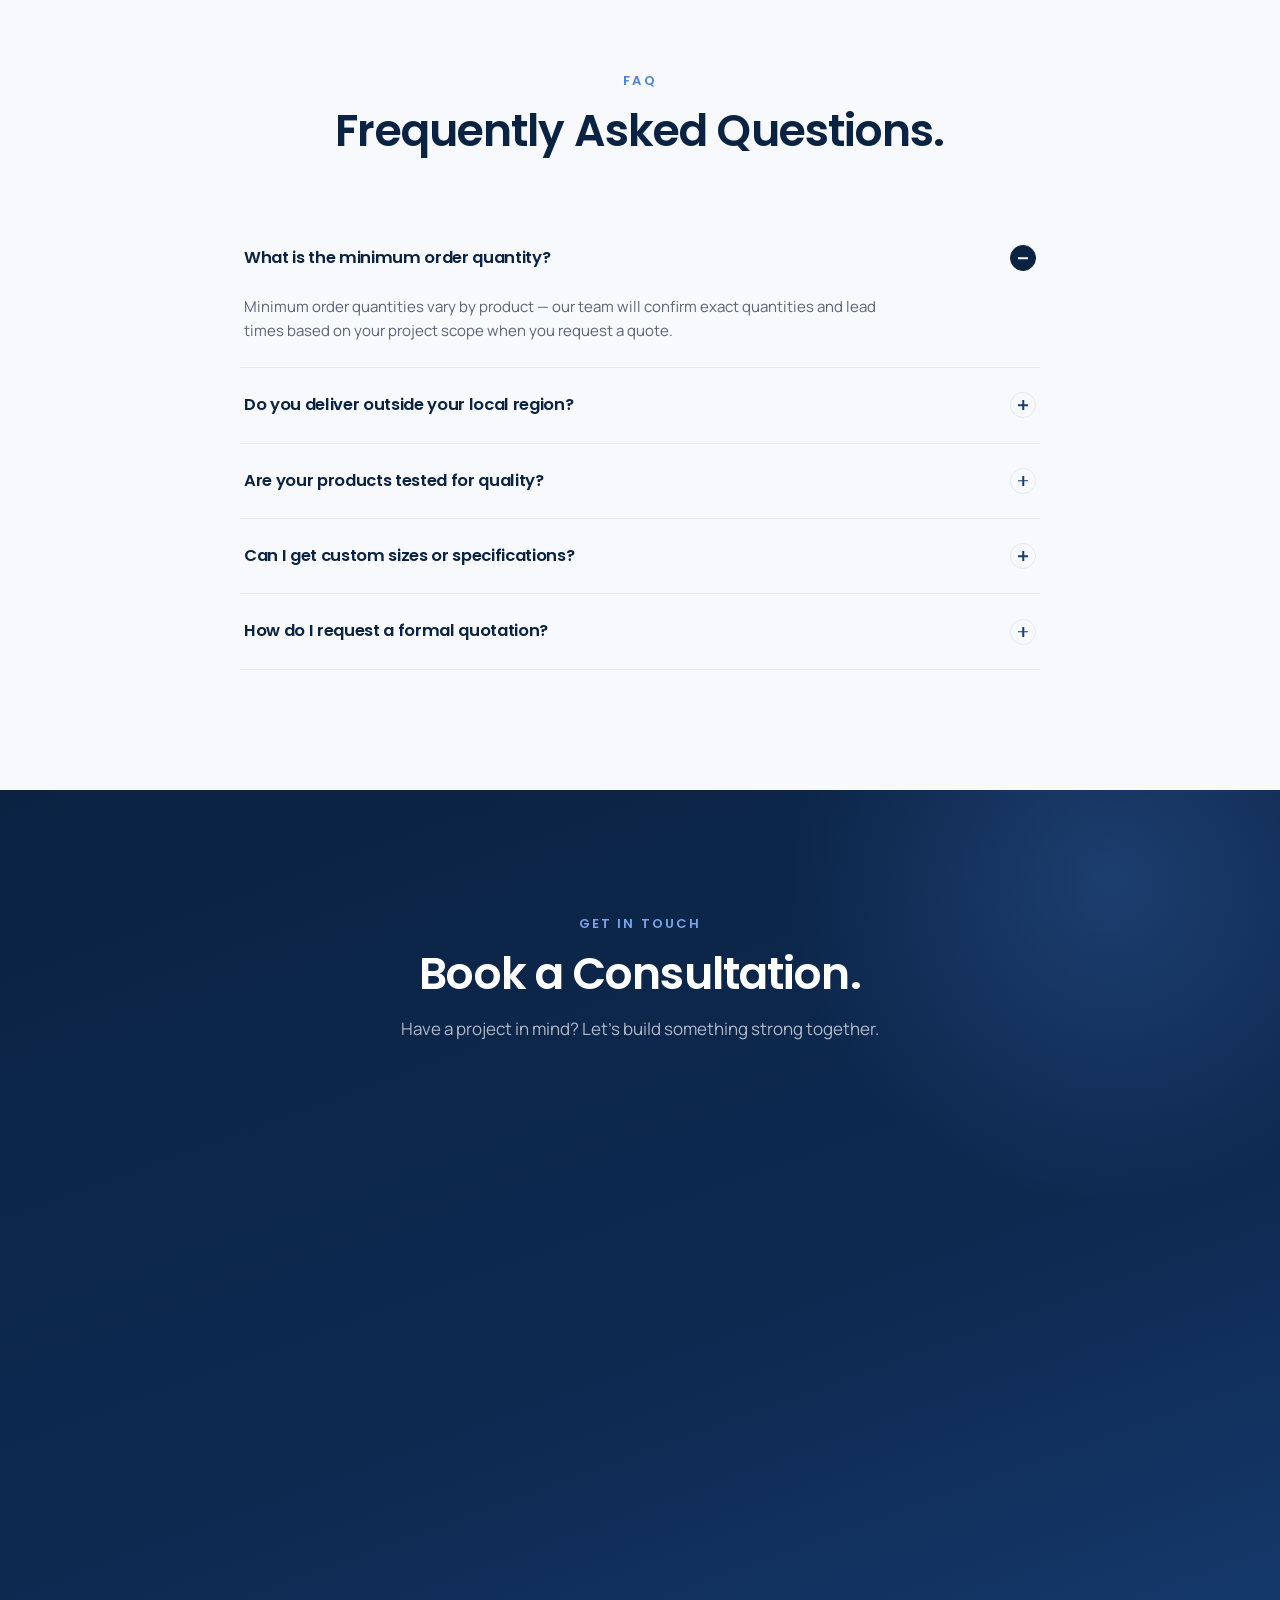
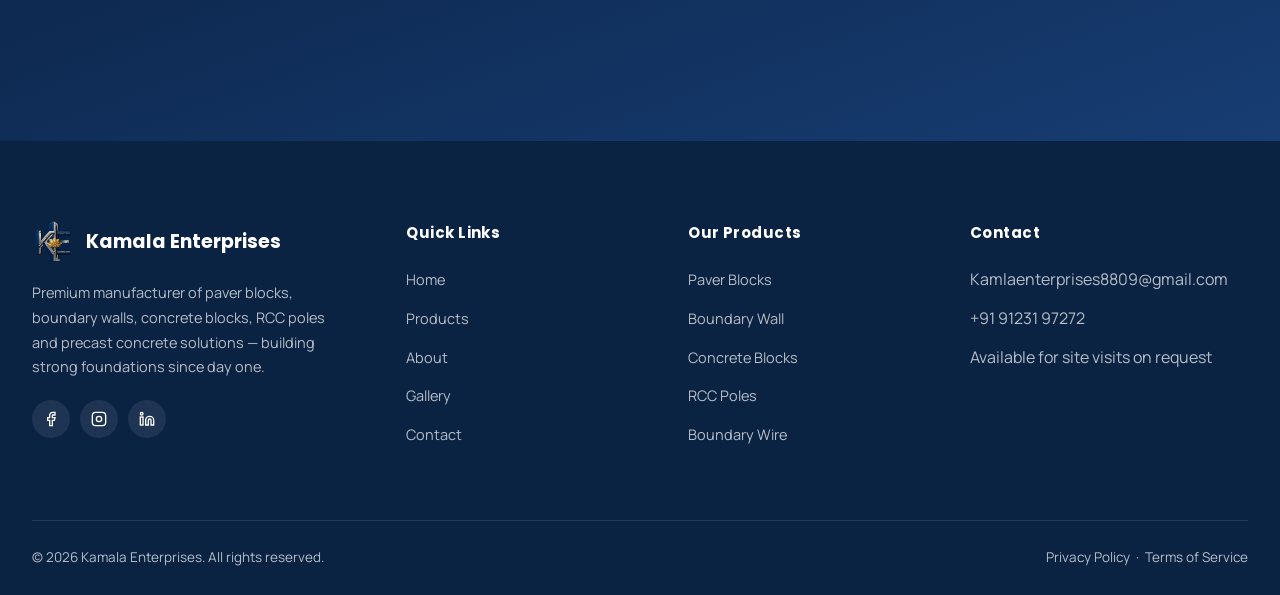
==== commit a5a94b02: "Update Happy Clients count from 1000 to 4000" ====
--- a/index.html
+++ b/index.html
@@ -223,7 +223,7 @@
         <div class="counters">
           <div class="counter-item"><strong><span data-count="10" data-suffix="+">0+</span></strong><span>Years Experience</span></div>
           <div class="counter-item"><strong><span data-count="5000" data-suffix="+">0+</span></strong><span>Projects Completed</span></div>
-          <div class="counter-item"><strong><span data-count="1000" data-suffix="+">0+</span></strong><span>Happy Clients</span></div>
+          <div class="counter-item"><strong><span data-count="4000" data-suffix="+">0+</span></strong><span>Happy Clients</span></div>
           <div class="counter-item"><strong><span data-count="100" data-suffix="%">0%</span></strong><span>Quality Assured</span></div>
         </div>
 
